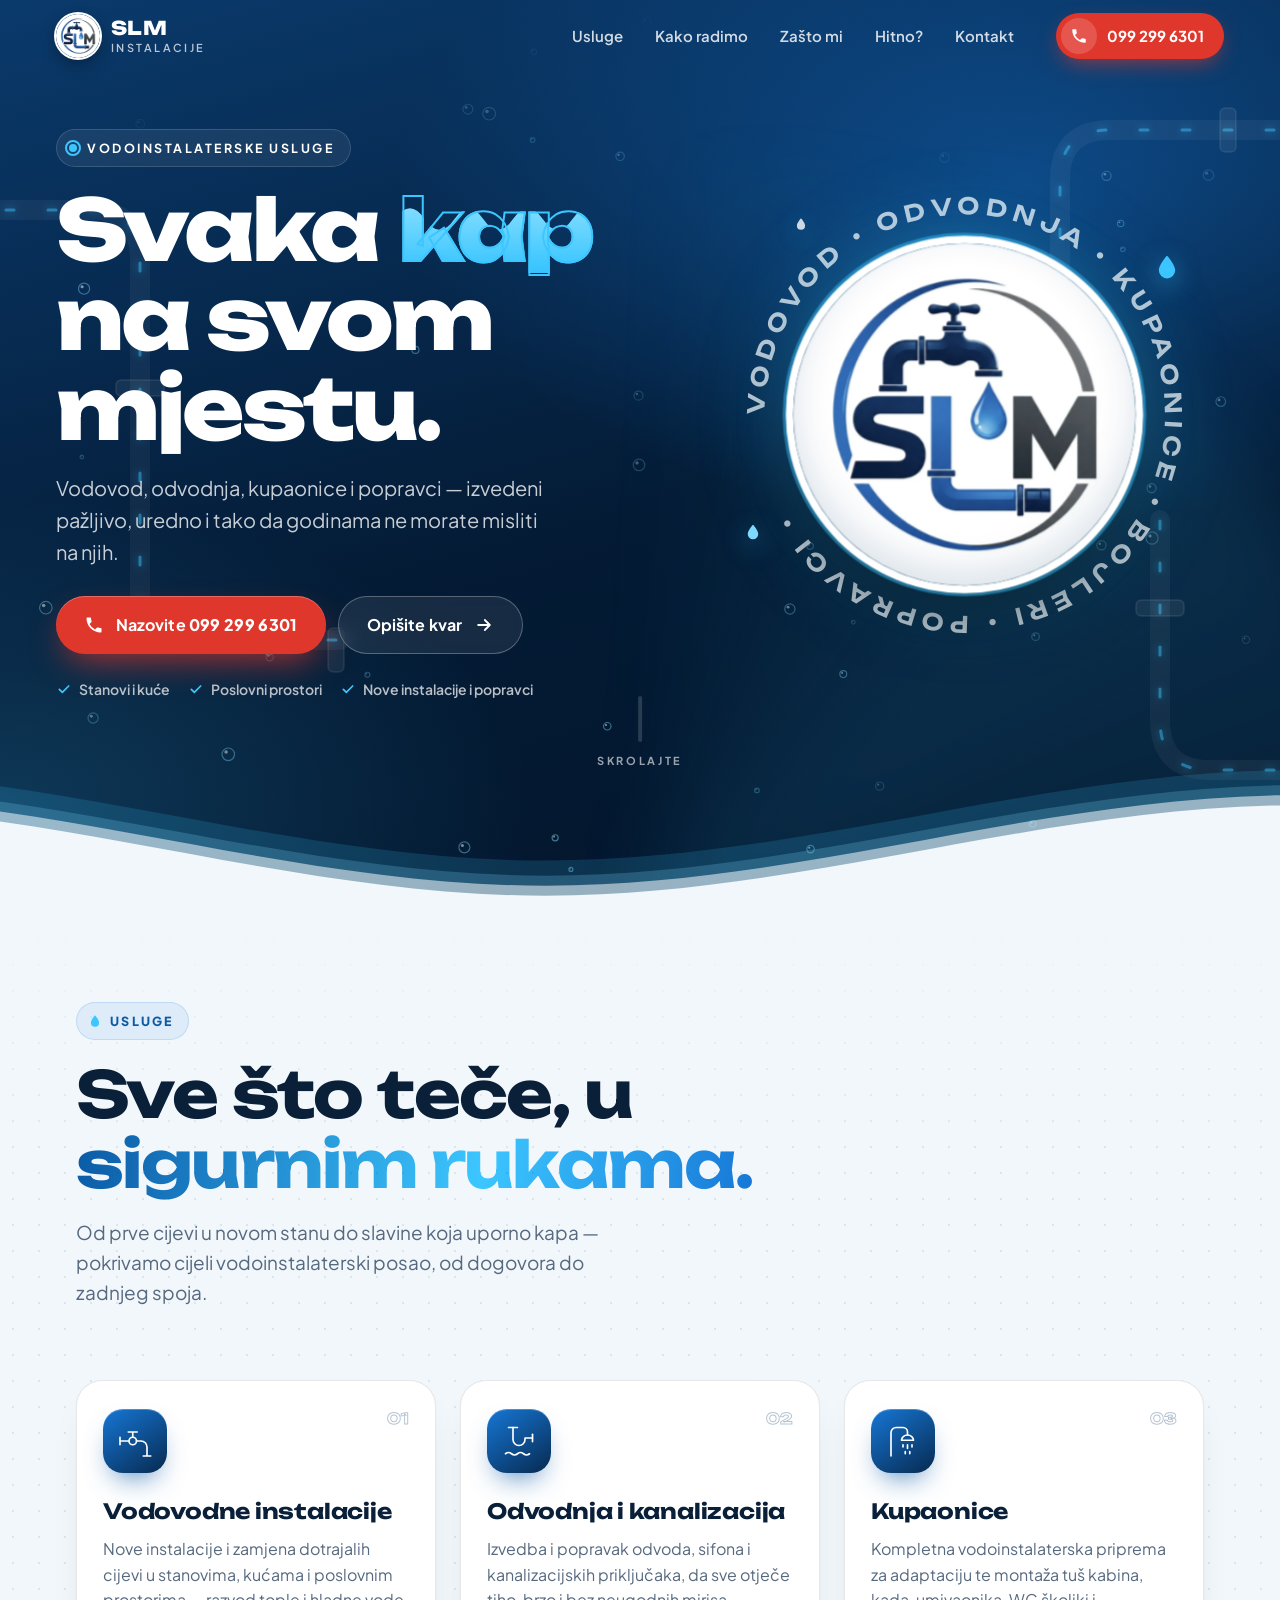
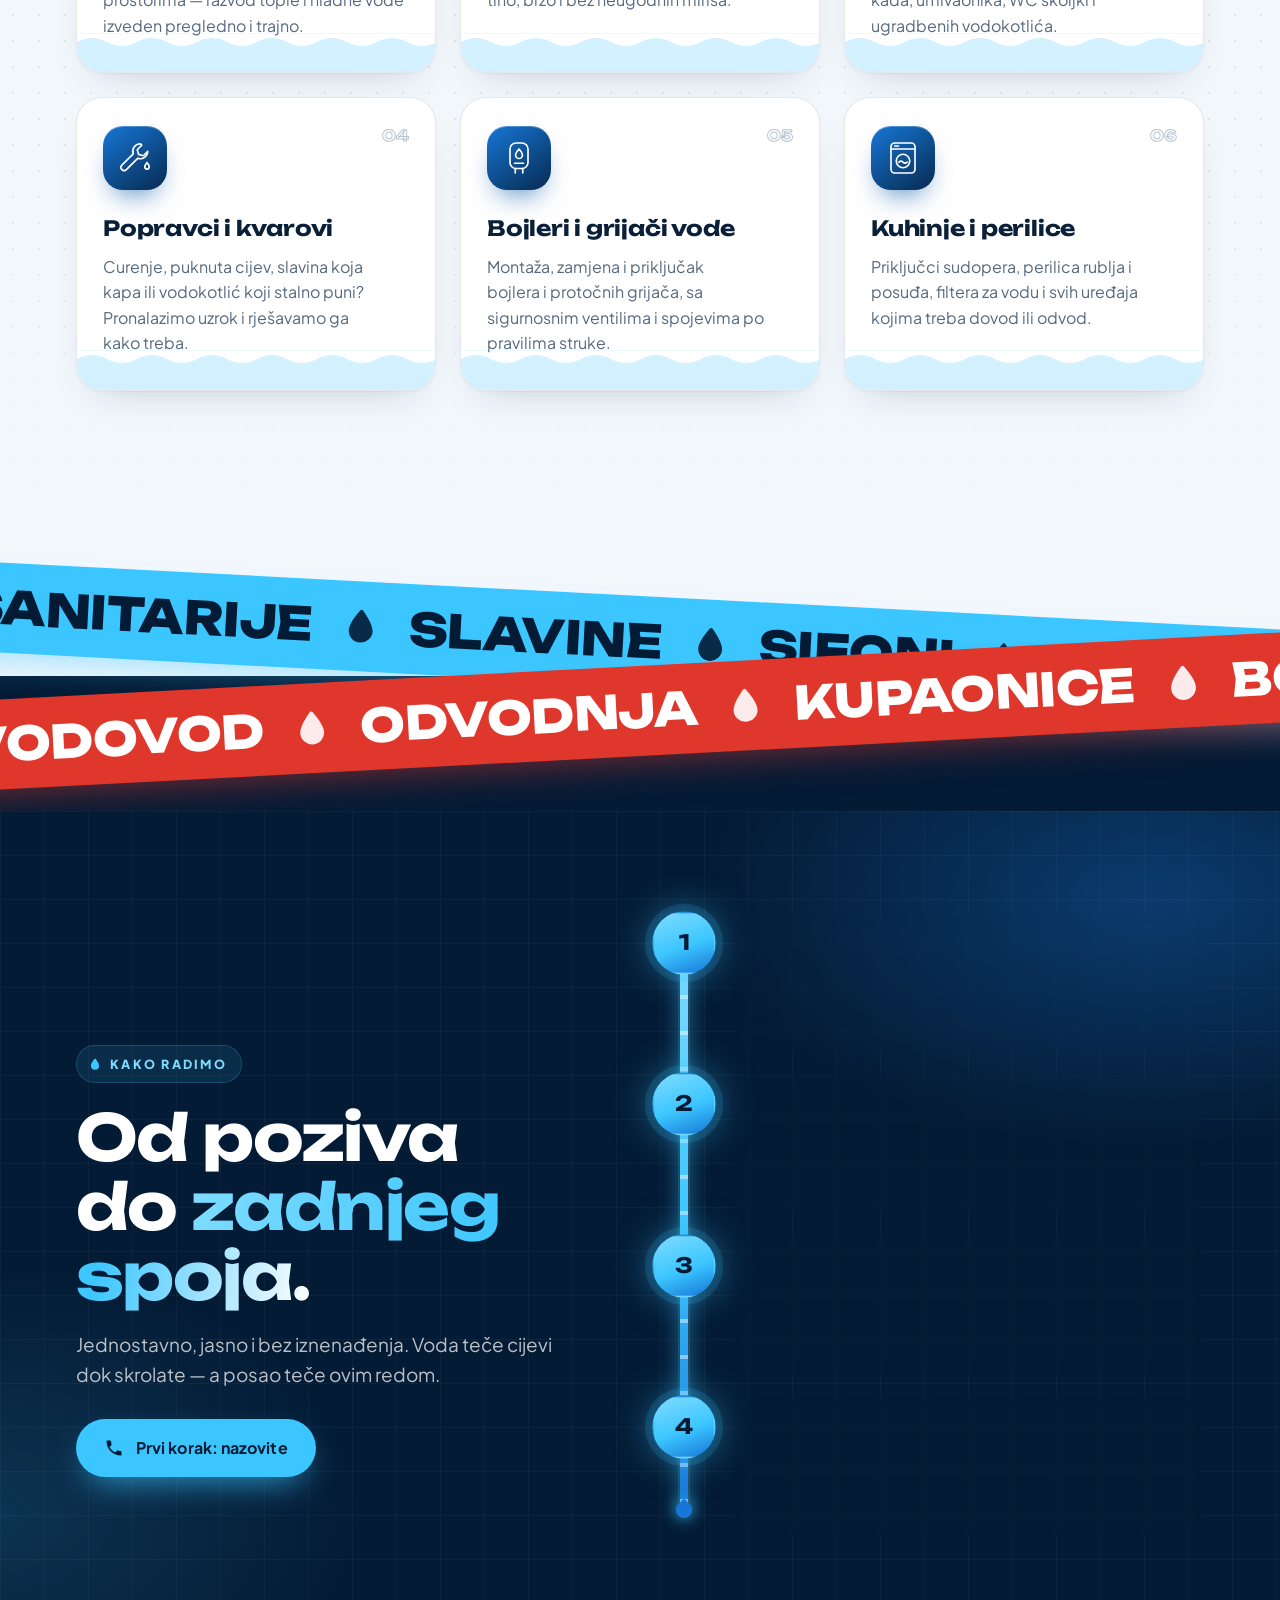
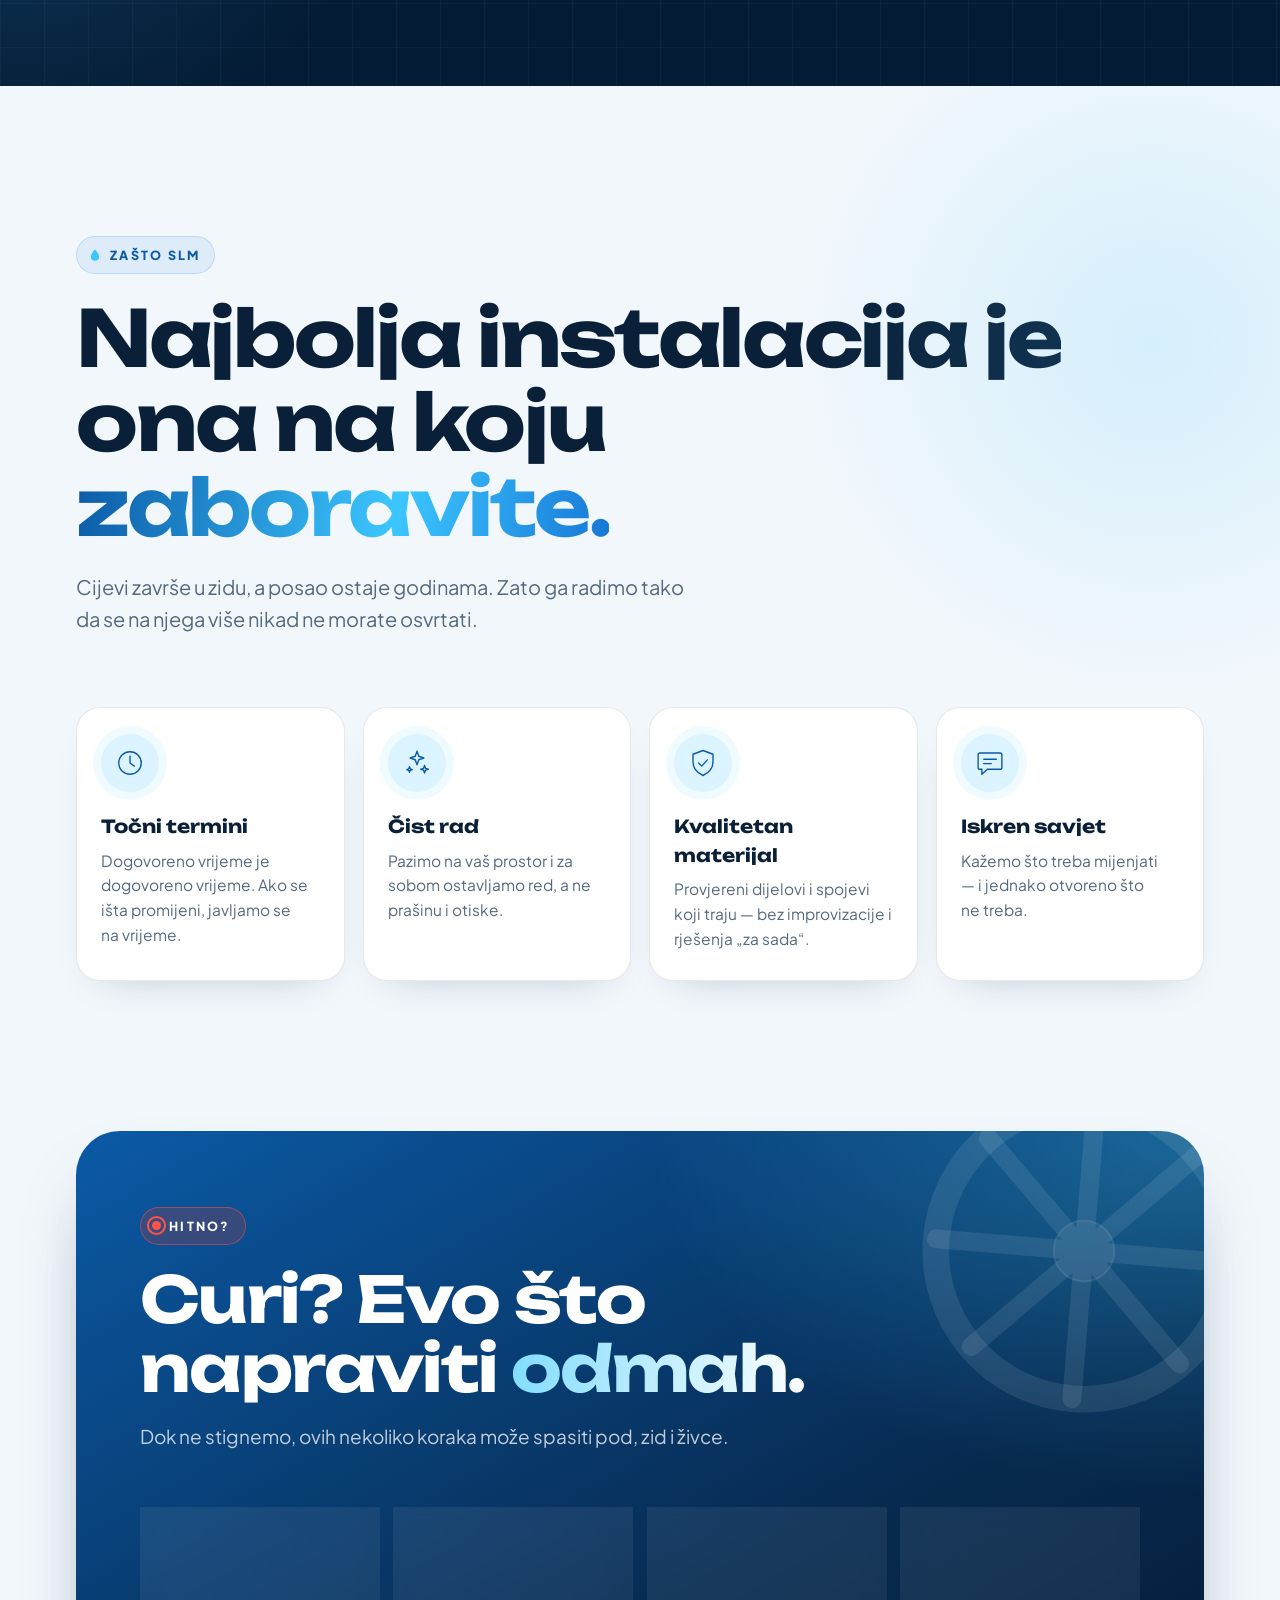
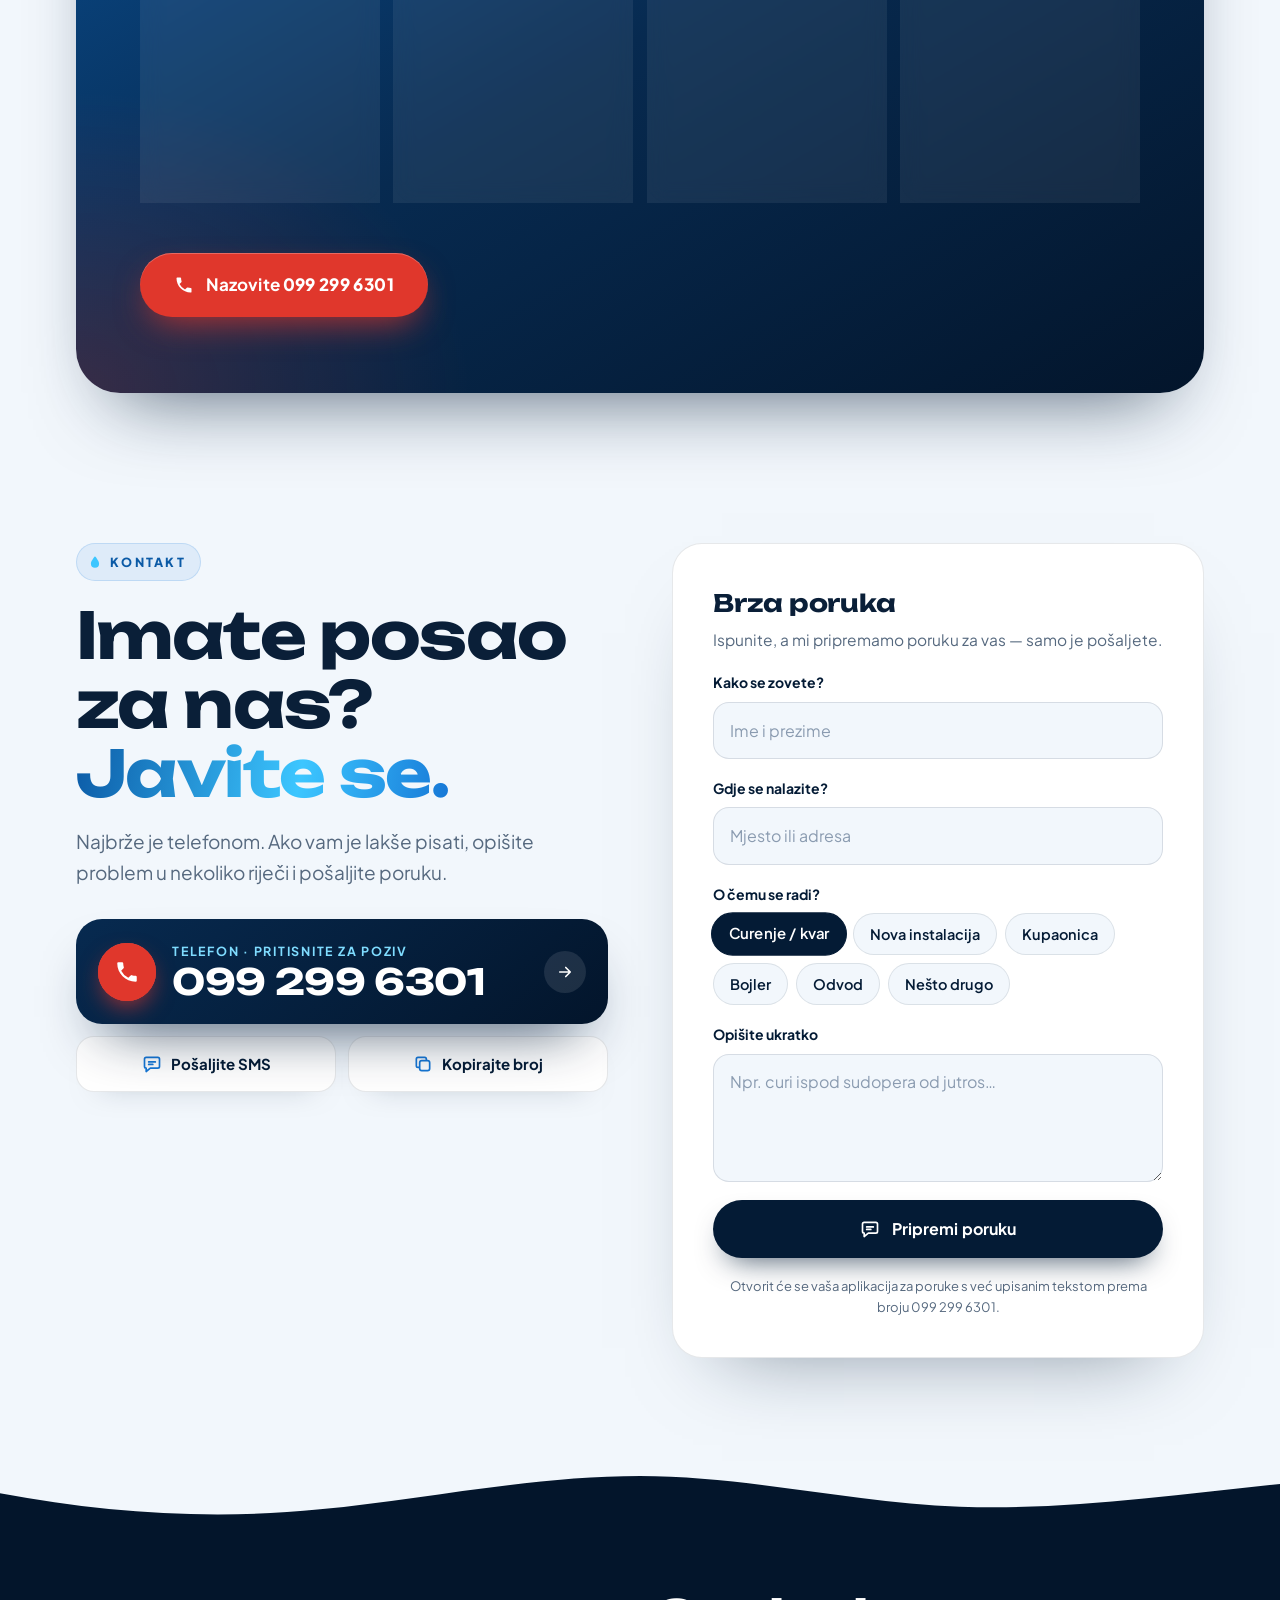
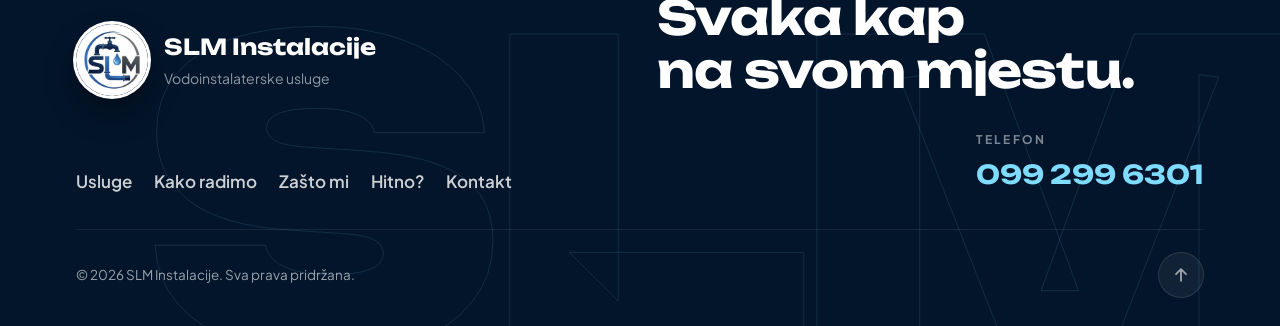
==== index.html @ d7f5d477 "Novi logo (pipa i SLM) umjesto starog Co-Authored-By: Claude Opus 5.5 <noreply@anthropic.com>" ====
<!DOCTYPE html>
<html lang="hr" class="no-js">
<head>
  <meta charset="utf-8">
  <meta name="viewport" content="width=device-width, initial-scale=1, viewport-fit=cover">
  <title>SLM Instalacije — Vodoinstalaterske usluge | 099 299 6301</title>
  <meta name="description" content="SLM Instalacije: vodovodne instalacije, odvodnja i kanalizacija, kupaonice, bojleri, priključci perilica te popravci curenja i kvarova. Uredno, točno i pouzdano. Nazovite 099 299 6301.">
  <meta name="theme-color" content="#041b35">
  <meta name="format-detection" content="telephone=no">

  <meta property="og:type" content="website">
  <meta property="og:locale" content="hr_HR">
  <meta property="og:site_name" content="SLM Instalacije">
  <meta property="og:title" content="SLM Instalacije — Svaka kap na svom mjestu">
  <meta property="og:description" content="Vodoinstalaterske usluge: vodovod, odvodnja, kupaonice, bojleri i popravci. Nazovite 099 299 6301.">
  <meta property="og:image" content="https://kriscro99.github.io/slm-instalacije/og-image.jpg?v=2">
  <meta property="og:image:width" content="1200">
  <meta property="og:image:height" content="630">
  <meta property="og:url" content="https://kriscro99.github.io/slm-instalacije/">
  <meta name="twitter:card" content="summary_large_image">

  <link rel="icon" href="favicon.png?v=2" type="image/png">
  <link rel="apple-touch-icon" href="apple-touch-icon.png?v=2">

  <link rel="preconnect" href="https://fonts.googleapis.com">
  <link rel="preconnect" href="https://fonts.gstatic.com" crossorigin>
  <link href="https://fonts.googleapis.com/css2?family=Plus+Jakarta+Sans:ital,wght@0,400..800;1,400..800&family=Unbounded:wght@400..900&display=swap" rel="stylesheet">
  <link rel="preload" as="image" href="img/logo.webp?v=2" type="image/webp">
  <link rel="stylesheet" href="css/style.css">
  <script>
    (function (d) {
      d.classList.replace('no-js', 'js');
      try { if (sessionStorage.getItem('slm-seen')) d.classList.add('skip-loader'); } catch (e) {}
      if (window.matchMedia && matchMedia('(prefers-reduced-motion: reduce)').matches) d.classList.add('skip-loader');
    })(document.documentElement);
  </script>
  <script type="application/ld+json">
  {
    "@context": "https://schema.org",
    "@type": "Plumber",
    "name": "SLM Instalacije",
    "telephone": "+385992996301",
    "image": "https://kriscro99.github.io/slm-instalacije/img/logo.webp?v=2",
    "url": "https://kriscro99.github.io/slm-instalacije/"
  }
  </script>
</head>
<body>

  <!-- Ikone -->
  <svg width="0" height="0" style="position:absolute" aria-hidden="true">
    <symbol id="i-phone" viewBox="0 0 24 24"><path fill="currentColor" d="M6.62 10.79a15.05 15.05 0 0 0 6.59 6.59l2.2-2.2a1 1 0 0 1 1.02-.24c1.12.37 2.33.57 3.57.57a1 1 0 0 1 1 1V20a1 1 0 0 1-1 1C10.61 21 3 13.39 3 4a1 1 0 0 1 1-1h3.5a1 1 0 0 1 1 1c0 1.25.2 2.45.57 3.57a1 1 0 0 1-.25 1.02l-2.2 2.2z"/></symbol>
    <symbol id="i-msg" viewBox="0 0 24 24"><path fill="none" stroke="currentColor" stroke-width="2" stroke-linejoin="round" d="M5 4h14a2 2 0 0 1 2 2v9a2 2 0 0 1-2 2H10l-5 4v-4a2 2 0 0 1-2-2V6a2 2 0 0 1 2-2z"/><path fill="none" stroke="currentColor" stroke-width="2" stroke-linecap="round" d="M8 9.5h8M8 12.5h5"/></symbol>
    <symbol id="i-copy" viewBox="0 0 24 24"><g fill="none" stroke="currentColor" stroke-width="2" stroke-linejoin="round"><rect x="8" y="8" width="12" height="12" rx="2.5"/><path d="M16 8V6a2 2 0 0 0-2-2H6a2 2 0 0 0-2 2v8a2 2 0 0 0 2 2h2"/></g></symbol>
    <symbol id="i-arrow" viewBox="0 0 24 24"><path fill="none" stroke="currentColor" stroke-width="2.2" stroke-linecap="round" stroke-linejoin="round" d="M5 12h14M13 6l6 6-6 6"/></symbol>
    <symbol id="i-drop" viewBox="0 0 24 24"><path fill="currentColor" d="M12 2.5c-.3 0-.6.15-.8.4C9.4 5.2 5 11 5 14.8A7 7 0 0 0 19 14.8C19 11 14.6 5.2 12.8 2.9a1 1 0 0 0-.8-.4z"/></symbol>
    <symbol id="i-check" viewBox="0 0 24 24"><path fill="none" stroke="currentColor" stroke-width="2.6" stroke-linecap="round" stroke-linejoin="round" d="M5 12.5l4.5 4.5L19 7.5"/></symbol>
    <symbol id="i-up" viewBox="0 0 24 24"><path fill="none" stroke="currentColor" stroke-width="2.2" stroke-linecap="round" stroke-linejoin="round" d="M12 19V5M6 11l6-6 6 6"/></symbol>
  </svg>

  <!-- Loader -->
  <div class="loader" aria-hidden="true">
    <div class="loader__stage">
      <span class="loader__drop"></span>
      <span class="loader__ring"></span><span class="loader__ring"></span><span class="loader__ring"></span>
      <img class="loader__logo" src="img/logo-400.webp?v=2" alt="" width="400" height="400">
    </div>
    <svg class="loader__wave" viewBox="0 0 1440 120" preserveAspectRatio="none"><path d="M0 0h1440v58c-110 34-230 58-360 42S850 30 720 44 470 106 350 94 110 36 0 58z"/></svg>
  </div>

  <!-- Napredak skrolanja -->
  <div class="progress" aria-hidden="true"><span></span></div>

  <!-- Zaglavlje -->
  <header class="header">
    <div class="header__inner">
      <a href="#pocetna" class="brand" aria-label="SLM Instalacije — početna">
        <img class="brand__logo" src="img/logo-400.webp?v=2" alt="" width="44" height="44">
        <span class="brand__text"><b>SLM</b><small>Instalacije</small></span>
      </a>

      <nav class="nav" aria-label="Glavna navigacija">
        <a href="#usluge">Usluge</a>
        <a href="#kako-radimo">Kako radimo</a>
        <a href="#zasto-mi">Zašto mi</a>
        <a href="#hitno">Hitno?</a>
        <a href="#kontakt">Kontakt</a>
      </nav>

      <a href="tel:+385992996301" class="header__call" aria-label="Nazovite 099 299 6301" data-magnetic>
        <span class="header__call-ico"><svg><use href="#i-phone"/></svg></span>
        <span class="header__call-num">099 299 6301</span>
      </a>

      <button class="burger" type="button" aria-label="Otvori izbornik" aria-expanded="false" aria-controls="menu">
        <span></span><span></span><span></span>
      </button>
    </div>
  </header>

  <!-- Mobilni izbornik -->
  <div class="menu" id="menu" aria-hidden="true">
    <div class="menu__bubbles" aria-hidden="true"><i></i><i></i><i></i><i></i><i></i><i></i></div>
    <nav class="menu__nav" aria-label="Mobilna navigacija">
      <a href="#usluge" style="--i:0"><small>01</small>Usluge</a>
      <a href="#kako-radimo" style="--i:1"><small>02</small>Kako radimo</a>
      <a href="#zasto-mi" style="--i:2"><small>03</small>Zašto mi</a>
      <a href="#hitno" style="--i:3"><small>04</small>Hitno?</a>
      <a href="#kontakt" style="--i:4"><small>05</small>Kontakt</a>
    </nav>
    <div class="menu__foot" style="--i:5">
      <span>Nazovite nas</span>
      <a href="tel:+385992996301">099 299 6301</a>
    </div>
  </div>

  <main>

    <!-- HERO -->
    <section class="hero" id="pocetna">
      <div class="hero__glow" aria-hidden="true"></div>
      <svg class="hero__pipes" viewBox="0 0 1440 900" preserveAspectRatio="xMidYMid slice" aria-hidden="true">
        <g class="pipe">
          <path class="pipe__body" d="M-40 210H170q50 0 50 50v330q0 50 50 50h150"/>
          <path class="pipe__flow" d="M-40 210H170q50 0 50 50v330q0 50 50 50h150"/>
          <rect class="pipe__joint" x="196" y="380" width="48" height="16" rx="5"/>
          <rect class="pipe__joint" x="408" y="628" width="16" height="44" rx="5"/>
        </g>
        <g class="pipe">
          <path class="pipe__body" d="M1480 130H1190q-50 0-50 50v130q0 50-50 50H960"/>
          <path class="pipe__flow" d="M1480 130H1190q-50 0-50 50v130q0 50-50 50H960" style="animation-delay:-1.2s"/>
          <rect class="pipe__joint" x="1300" y="108" width="16" height="44" rx="5"/>
          <rect class="pipe__joint" x="948" y="338" width="16" height="44" rx="5"/>
        </g>
        <g class="pipe">
          <path class="pipe__body" d="M1480 770H1290q-50 0-50-50V520"/>
          <path class="pipe__flow" d="M1480 770H1290q-50 0-50-50V520" style="animation-delay:-.6s"/>
          <rect class="pipe__joint" x="1216" y="600" width="48" height="16" rx="5"/>
        </g>
      </svg>
      <canvas class="hero__bubbles" aria-hidden="true"></canvas>

      <div class="hero__grid">
        <div class="hero__visual">
          <div class="badge" data-tilt>
            <div class="badge__ripples" aria-hidden="true"><i></i><i></i><i></i></div>
            <svg class="badge__ring" viewBox="0 0 200 200" aria-hidden="true">
              <defs><path id="ringPath" d="M100 100m-89 0a89 89 0 1 1 178 0a89 89 0 1 1-178 0"/></defs>
              <text><textPath href="#ringPath">VODOVOD • ODVODNJA • KUPAONICE • BOJLERI • POPRAVCI •</textPath></text>
            </svg>
            <div class="badge__logo">
              <img src="img/logo.webp?v=2" alt="SLM Instalacije — logo" width="800" height="800" fetchpriority="high">
            </div>
            <span class="badge__drop badge__drop--1" aria-hidden="true"><svg><use href="#i-drop"/></svg></span>
            <span class="badge__drop badge__drop--2" aria-hidden="true"><svg><use href="#i-drop"/></svg></span>
            <span class="badge__drop badge__drop--3" aria-hidden="true"><svg><use href="#i-drop"/></svg></span>
          </div>
        </div>

        <div class="hero__text">
          <p class="eyebrow hero__in" style="--d:0"><span class="eyebrow__dot"></span>Vodoinstalaterske usluge</p>
          <h1 class="hero__title">
            <span class="line"><span>Svaka <em class="water-text">kap</em></span></span>
            <span class="line"><span>na svom</span></span>
            <span class="line"><span>mjestu.</span></span>
          </h1>
          <p class="hero__lead hero__in" style="--d:4">Vodovod, odvodnja, kupaonice i popravci — izvedeni pažljivo, uredno i tako da godinama ne morate misliti na njih.</p>
          <div class="hero__actions hero__in" style="--d:5">
            <a href="tel:+385992996301" class="btn btn--red" data-magnetic>
              <span class="btn__fill" aria-hidden="true"></span>
              <svg class="btn__ico btn__ico--ring"><use href="#i-phone"/></svg>
              <span>Nazovite <b>099 299 6301</b></span>
            </a>
            <a href="#kontakt" class="btn btn--ghost" data-magnetic>
              <span class="btn__fill" aria-hidden="true"></span>
              <span>Opišite kvar</span>
              <svg class="btn__ico"><use href="#i-arrow"/></svg>
            </a>
          </div>
          <ul class="hero__points hero__in" style="--d:6">
            <li><svg><use href="#i-check"/></svg>Stanovi i kuće</li>
            <li><svg><use href="#i-check"/></svg>Poslovni prostori</li>
            <li><svg><use href="#i-check"/></svg>Nove instalacije i popravci</li>
          </ul>
        </div>
      </div>

      <a href="#usluge" class="hero__scroll" aria-label="Pomaknite se na usluge">
        <span class="hero__scroll-pipe"><i></i></span>
        <span>Skrolajte</span>
      </a>

      <svg class="waves" viewBox="0 24 150 28" preserveAspectRatio="none" aria-hidden="true">
        <defs><path id="gentle-wave" d="M-160 44c30 0 58-18 88-18s58 18 88 18 58-18 88-18 58 18 88 18v44h-352z"/></defs>
        <g class="waves__g">
          <use href="#gentle-wave" x="48" y="0" fill="rgba(60,198,255,.16)"/>
          <use href="#gentle-wave" x="48" y="3" fill="rgba(127,220,255,.22)"/>
          <use href="#gentle-wave" x="48" y="5" fill="rgba(242,247,252,.55)"/>
          <use href="#gentle-wave" x="48" y="7" fill="#f2f7fc"/>
        </g>
      </svg>
    </section>

    <!-- USLUGE -->
    <section class="services section" id="usluge">
      <div class="container">
        <header class="section-head">
          <span class="kicker reveal"><svg><use href="#i-drop"/></svg>Usluge</span>
          <h2 class="reveal" data-split>Sve što teče, u <em>sigurnim rukama.</em></h2>
          <p class="reveal" style="--d:2">Od prve cijevi u novom stanu do slavine koja uporno kapa — pokrivamo cijeli vodoinstalaterski posao, od dogovora do zadnjeg spoja.</p>
        </header>

        <div class="services__grid">
          <article class="card reveal" style="--d:0">
            <div class="card__icon">
              <svg viewBox="0 0 48 48" aria-hidden="true">
                <path pathLength="1" d="M4 24h12M4 19v10"/>
                <path pathLength="1" d="M16 24a5 5 0 1 0 10 0a5 5 0 1 0-10 0"/>
                <path pathLength="1" d="M21 19v-7M15 12h12"/>
                <path pathLength="1" d="M26 24h6a8 8 0 0 1 8 8v12M35 44h10"/>
              </svg>
            </div>
            <span class="card__num">01</span>
            <h3>Vodovodne instalacije</h3>
            <p>Nove instalacije i zamjena dotrajalih cijevi u stanovima, kućama i poslovnim prostorima — razvod tople i hladne vode izveden pregledno i trajno.</p>
            <span class="card__water" aria-hidden="true"></span>
          </article>

          <article class="card reveal" style="--d:1">
            <div class="card__icon">
              <svg viewBox="0 0 48 48" aria-hidden="true">
                <path pathLength="1" d="M10 6h12"/>
                <path pathLength="1" d="M16 6v16a8 8 0 0 0 16 0v-2h10"/>
                <path pathLength="1" d="M42 15v10"/>
                <path pathLength="1" d="M6 41c3-2.5 5-2.5 8 0s5 2.5 8 0 5-2.5 8 0 5 2.5 8 0"/>
              </svg>
            </div>
            <span class="card__num">02</span>
            <h3>Odvodnja i kanalizacija</h3>
            <p>Izvedba i popravak odvoda, sifona i kanalizacijskih priključaka, da sve otječe tiho, brzo i bez neugodnih mirisa.</p>
            <span class="card__water" aria-hidden="true"></span>
          </article>

          <article class="card reveal" style="--d:2">
            <div class="card__icon">
              <svg viewBox="0 0 48 48" aria-hidden="true">
                <path pathLength="1" d="M8 44V13a7 7 0 0 1 7-7h9a6 6 0 0 1 6 6v4"/>
                <path pathLength="1" d="M22 23a8 7 0 0 1 16 0z"/>
                <path pathLength="1" d="M24 29v3M30 29v5M36 29v3M27 38v3M33 38v3"/>
              </svg>
            </div>
            <span class="card__num">03</span>
            <h3>Kupaonice</h3>
            <p>Kompletna vodoinstalaterska priprema za adaptaciju te montaža tuš kabina, kada, umivaonika, WC školjki i ugradbenih vodokotlića.</p>
            <span class="card__water" aria-hidden="true"></span>
          </article>

          <article class="card reveal" style="--d:3">
            <div class="card__icon">
              <svg viewBox="0 0 48 48" aria-hidden="true">
                <path pathLength="1" d="M31 5a10 10 0 0 0-9.4 13.4L6.5 33.5a4.2 4.2 0 0 0 6 6l15.1-15.1A10 10 0 0 0 41 15l-6 6-6.2-1.8L27 13l6-6A10 10 0 0 0 31 5z"/>
                <path pathLength="1" d="M40 30c-1.8 2.3-3 4.3-3 5.8a3 3 0 0 0 6 0c0-1.5-1.2-3.5-3-5.8z"/>
              </svg>
            </div>
            <span class="card__num">04</span>
            <h3>Popravci i kvarovi</h3>
            <p>Curenje, puknuta cijev, slavina koja kapa ili vodokotlić koji stalno puni? Pronalazimo uzrok i rješavamo ga kako treba.</p>
            <span class="card__water" aria-hidden="true"></span>
          </article>

          <article class="card reveal" style="--d:4">
            <div class="card__icon">
              <svg viewBox="0 0 48 48" aria-hidden="true">
                <path pathLength="1" d="M20 4h8a8 8 0 0 1 8 8v18a8 8 0 0 1-8 8h-8a8 8 0 0 1-8-8V12a8 8 0 0 1 8-8z"/>
                <path pathLength="1" d="M19 38v6M29 38v6"/>
                <path pathLength="1" d="M24 12c-3 3.6-4.5 6.2-4.5 8.2a4.5 4.5 0 0 0 9 0c0-2-1.5-4.6-4.5-8.2z"/>
                <path pathLength="1" d="M18 31h12"/>
              </svg>
            </div>
            <span class="card__num">05</span>
            <h3>Bojleri i grijači vode</h3>
            <p>Montaža, zamjena i priključak bojlera i protočnih grijača, sa sigurnosnim ventilima i spojevima po pravilima struke.</p>
            <span class="card__water" aria-hidden="true"></span>
          </article>

          <article class="card reveal" style="--d:5">
            <div class="card__icon">
              <svg viewBox="0 0 48 48" aria-hidden="true">
                <path pathLength="1" d="M13 4h22a5 5 0 0 1 5 5v30a5 5 0 0 1-5 5H13a5 5 0 0 1-5-5V9a5 5 0 0 1 5-5z"/>
                <path pathLength="1" d="M8 12h32M13 8h5"/>
                <path pathLength="1" d="M15 28a9 9 0 1 0 18 0a9 9 0 1 0-18 0"/>
                <path pathLength="1" d="M18.5 29.5c2-1.8 3.7-1.8 5.5 0s3.5 1.8 5.5 0"/>
              </svg>
            </div>
            <span class="card__num">06</span>
            <h3>Kuhinje i perilice</h3>
            <p>Priključci sudopera, perilica rublja i posuđa, filtera za vodu i svih uređaja kojima treba dovod ili odvod.</p>
            <span class="card__water" aria-hidden="true"></span>
          </article>
        </div>
      </div>
    </section>

    <!-- TRAKE -->
    <section class="bands" aria-label="Područja rada">
      <div class="band band--aqua" aria-hidden="true">
        <div class="band__track">
          <div class="band__row"><span>Sanitarije</span><i></i><span>Slavine</span><i></i><span>Sifoni</span><i></i><span>Ventili</span><i></i><span>Vodokotlići</span><i></i><span>Priključci</span><i></i></div>
          <div class="band__row"><span>Sanitarije</span><i></i><span>Slavine</span><i></i><span>Sifoni</span><i></i><span>Ventili</span><i></i><span>Vodokotlići</span><i></i><span>Priključci</span><i></i></div>
        </div>
      </div>
      <div class="band band--red">
        <div class="band__track">
          <div class="band__row"><span>Vodovod</span><i></i><span>Odvodnja</span><i></i><span>Kupaonice</span><i></i><span>Bojleri</span><i></i><span>Popravci</span><i></i><span>Kuhinje</span><i></i></div>
          <div class="band__row" aria-hidden="true"><span>Vodovod</span><i></i><span>Odvodnja</span><i></i><span>Kupaonice</span><i></i><span>Bojleri</span><i></i><span>Popravci</span><i></i><span>Kuhinje</span><i></i></div>
        </div>
      </div>
    </section>

    <!-- KAKO RADIMO -->
    <section class="process section" id="kako-radimo">
      <div class="process__bg" aria-hidden="true"></div>
      <div class="container process__grid">
        <header class="section-head section-head--light process__head">
          <span class="kicker reveal"><svg><use href="#i-drop"/></svg>Kako radimo</span>
          <h2 class="reveal" data-split>Od poziva do <em>zadnjeg spoja.</em></h2>
          <p class="reveal" style="--d:2">Jednostavno, jasno i bez iznenađenja. Voda teče cijevi dok skrolate — a posao teče ovim redom.</p>
          <a href="tel:+385992996301" class="btn btn--aqua reveal" style="--d:3" data-magnetic>
            <span class="btn__fill" aria-hidden="true"></span>
            <svg class="btn__ico"><use href="#i-phone"/></svg>
            <span>Prvi korak: nazovite</span>
          </a>
        </header>

        <div class="steps" data-steps>
          <div class="steps__pipe" aria-hidden="true"><span class="steps__water"></span></div>
          <ol class="steps__list">
          <li class="step reveal">
            <div class="step__node"><span>1</span></div>
            <div class="step__body">
              <h3>Javite se</h3>
              <p>Nazovite ili pošaljite poruku i ukratko opišite problem. Fotografija kvara uvijek pomaže.</p>
            </div>
          </li>
          <li class="step reveal">
            <div class="step__node"><span>2</span></div>
            <div class="step__body">
              <h3>Pregled i dogovor</h3>
              <p>Dolazimo pogledati, objašnjavamo što treba napraviti i dogovaramo termin radova.</p>
            </div>
          </li>
          <li class="step reveal">
            <div class="step__node"><span>3</span></div>
            <div class="step__body">
              <h3>Izvedba</h3>
              <p>Radimo pažljivo, s kvalitetnim materijalom i uz što manje nereda u vašem prostoru.</p>
            </div>
          </li>
          <li class="step reveal">
            <div class="step__node"><span>4</span></div>
            <div class="step__body">
              <h3>Provjera i predaja</h3>
              <p>Prije odlaska sve provjeravamo — bez curenja i bez iznenađenja — i ostavljamo prostor urednim.</p>
            </div>
          </li>
          </ol>
        </div>
      </div>
    </section>

    <!-- ZAŠTO MI -->
    <section class="why section" id="zasto-mi">
      <div class="container">
        <span class="kicker reveal"><svg><use href="#i-drop"/></svg>Zašto SLM</span>
        <p class="why__quote reveal" data-split>Najbolja instalacija je ona na koju <em>zaboravite.</em></p>
        <p class="why__lead reveal" style="--d:2">Cijevi završe u zidu, a posao ostaje godinama. Zato ga radimo tako da se na njega više nikad ne morate osvrtati.</p>

        <div class="why__grid">
          <div class="feature reveal" style="--d:0">
            <div class="feature__ico">
              <svg viewBox="0 0 48 48" aria-hidden="true"><path pathLength="1" d="M6 24a18 18 0 1 0 36 0a18 18 0 1 0-36 0"/><path pathLength="1" d="M24 13v11l7 5"/></svg>
            </div>
            <h3>Točni termini</h3>
            <p>Dogovoreno vrijeme je dogovoreno vrijeme. Ako se išta promijeni, javljamo se na vrijeme.</p>
          </div>
          <div class="feature reveal" style="--d:1">
            <div class="feature__ico">
              <svg viewBox="0 0 48 48" aria-hidden="true"><path pathLength="1" d="M24 5l2.8 8.2L35 16l-8.2 2.8L24 27l-2.8-8.2L13 16l8.2-2.8z"/><path pathLength="1" d="M36 28l1.5 4.5L42 34l-4.5 1.5L36 40l-1.5-4.5L30 34l4.5-1.5z"/><path pathLength="1" d="M12 30l1.2 3.3 3.3 1.2-3.3 1.2L12 39l-1.2-3.3-3.3-1.2 3.3-1.2z"/></svg>
            </div>
            <h3>Čist rad</h3>
            <p>Pazimo na vaš prostor i za sobom ostavljamo red, a ne prašinu i otiske.</p>
          </div>
          <div class="feature reveal" style="--d:2">
            <div class="feature__ico">
              <svg viewBox="0 0 48 48" aria-hidden="true"><path pathLength="1" d="M24 4l16 6v12c0 10-7 18-16 22C15 40 8 32 8 22V10z"/><path pathLength="1" d="M17 24l5 5 9-10"/></svg>
            </div>
            <h3>Kvalitetan materijal</h3>
            <p>Provjereni dijelovi i spojevi koji traju — bez improvizacije i rješenja „za sada“.</p>
          </div>
          <div class="feature reveal" style="--d:3">
            <div class="feature__ico">
              <svg viewBox="0 0 48 48" aria-hidden="true"><path pathLength="1" d="M8 8h32a3 3 0 0 1 3 3v20a3 3 0 0 1-3 3H20l-9 8v-8H8a3 3 0 0 1-3-3V11a3 3 0 0 1 3-3z"/><path pathLength="1" d="M14 18h20M14 25h12"/></svg>
            </div>
            <h3>Iskren savjet</h3>
            <p>Kažemo što treba mijenjati — i jednako otvoreno što ne treba.</p>
          </div>
        </div>
      </div>
    </section>

    <!-- HITNO -->
    <section class="urgent section" id="hitno">
      <div class="container">
        <div class="urgent__panel reveal">
          <svg class="urgent__valve" viewBox="0 0 200 200" aria-hidden="true">
            <circle cx="100" cy="100" r="78" fill="none" stroke-width="14"/>
            <circle cx="100" cy="100" r="16"/>
            <path d="M100 22v156M22 100h156M45 45l110 110M155 45L45 155" stroke-width="10" stroke-linecap="round"/>
          </svg>

          <div class="urgent__head">
            <span class="kicker kicker--alert reveal"><span class="pulse"></span>Hitno?</span>
            <h2 class="reveal" data-split>Curi? Evo što napraviti <em>odmah.</em></h2>
            <p class="reveal" style="--d:2">Dok ne stignemo, ovih nekoliko koraka može spasiti pod, zid i živce.</p>
          </div>

          <ol class="tips">
            <li class="tip reveal" style="--d:0">
              <span class="tip__num">01</span>
              <h3>Zatvorite glavni ventil</h3>
              <p>Obično je uz vodomjer, u kupaonici ili ispod sudopera. Okrenite ga u smjeru kazaljke na satu do kraja.</p>
            </li>
            <li class="tip reveal" style="--d:1">
              <span class="tip__num">02</span>
              <h3>Mislite na struju</h3>
              <p>Ako voda curi blizu utičnica, rasvjete ili bojlera, isključite pripadajući osigurač.</p>
            </li>
            <li class="tip reveal" style="--d:2">
              <span class="tip__num">03</span>
              <h3>Zaustavite štetu</h3>
              <p>Stavite posudu ispod mjesta curenja, pokupite vodu i maknite stvari koje se mogu smočiti.</p>
            </li>
            <li class="tip reveal" style="--d:3">
              <span class="tip__num">04</span>
              <h3>Slikajte i nazovite</h3>
              <p>Fotografija kvara pomaže nam da odmah znamo što nas čeka.</p>
            </li>
          </ol>

          <div class="urgent__cta reveal">
            <a href="tel:+385992996301" class="btn btn--red btn--lg" data-magnetic>
              <span class="btn__fill" aria-hidden="true"></span>
              <svg class="btn__ico btn__ico--ring"><use href="#i-phone"/></svg>
              <span>Nazovite <b>099 299 6301</b></span>
            </a>
          </div>
        </div>
      </div>
    </section>

    <!-- KONTAKT -->
    <section class="contact section" id="kontakt">
      <div class="container contact__grid">
        <div class="contact__info">
          <span class="kicker reveal"><svg><use href="#i-drop"/></svg>Kontakt</span>
          <h2 class="reveal" data-split>Imate posao za nas? <em>Javite se.</em></h2>
          <p class="reveal" style="--d:2">Najbrže je telefonom. Ako vam je lakše pisati, opišite problem u nekoliko riječi i pošaljite poruku.</p>

          <a href="tel:+385992996301" class="call-card reveal" style="--d:3">
            <span class="call-card__ripples" aria-hidden="true"><i></i><i></i></span>
            <span class="call-card__ico"><svg><use href="#i-phone"/></svg></span>
            <span class="call-card__label">Telefon · pritisnite za poziv</span>
            <span class="call-card__num">099 299 6301</span>
            <span class="call-card__go" aria-hidden="true"><svg><use href="#i-arrow"/></svg></span>
          </a>

          <div class="contact__mini reveal" style="--d:4">
            <a class="mini-btn" href="sms:+385992996301">
              <svg><use href="#i-msg"/></svg><span>Pošaljite SMS</span>
            </a>
            <button class="mini-btn" type="button" data-copy="099 299 6301">
              <svg><use href="#i-copy"/></svg><span>Kopirajte broj</span>
            </button>
          </div>
        </div>

        <form class="quick reveal" style="--d:2" data-quick novalidate>
          <div class="quick__head">
            <h3>Brza poruka</h3>
            <p>Ispunite, a mi pripremamo poruku za vas — samo je pošaljete.</p>
          </div>

          <div class="field">
            <label for="q-name">Kako se zovete?</label>
            <input id="q-name" name="ime" type="text" autocomplete="name" placeholder="Ime i prezime">
          </div>
          <div class="field">
            <label for="q-place">Gdje se nalazite?</label>
            <input id="q-place" name="mjesto" type="text" autocomplete="address-level2" placeholder="Mjesto ili adresa">
          </div>

          <fieldset class="field">
            <legend>O čemu se radi?</legend>
            <div class="chips">
              <label class="chip"><input type="radio" name="vrsta" value="curenje / kvar" checked><span>Curenje / kvar</span></label>
              <label class="chip"><input type="radio" name="vrsta" value="nova instalacija"><span>Nova instalacija</span></label>
              <label class="chip"><input type="radio" name="vrsta" value="kupaonica"><span>Kupaonica</span></label>
              <label class="chip"><input type="radio" name="vrsta" value="bojler"><span>Bojler</span></label>
              <label class="chip"><input type="radio" name="vrsta" value="odvod"><span>Odvod</span></label>
              <label class="chip"><input type="radio" name="vrsta" value="nešto drugo"><span>Nešto drugo</span></label>
            </div>
          </fieldset>

          <div class="field">
            <label for="q-msg">Opišite ukratko</label>
            <textarea id="q-msg" name="opis" rows="4" placeholder="Npr. curi ispod sudopera od jutros…"></textarea>
          </div>

          <button class="btn btn--navy btn--block" type="submit">
            <span class="btn__fill" aria-hidden="true"></span>
            <svg class="btn__ico"><use href="#i-msg"/></svg>
            <span>Pripremi poruku</span>
          </button>
          <p class="quick__note">Otvorit će se vaša aplikacija za poruke s već upisanim tekstom prema broju 099 299 6301.</p>
        </form>
      </div>
    </section>
  </main>

  <!-- PODNOŽJE -->
  <footer class="footer">
    <svg class="footer__wave" viewBox="0 0 1440 90" preserveAspectRatio="none" aria-hidden="true"><path d="M0 40c120-30 240-40 360-24s240 50 360 50 240-40 360-46 240 18 360 34v36H0z"/></svg>
    <div class="container footer__inner">
      <div class="footer__brand">
        <img src="img/logo-400.webp?v=2" alt="" width="96" height="96" loading="lazy">
        <div>
          <strong>SLM Instalacije</strong>
          <span>Vodoinstalaterske usluge</span>
        </div>
      </div>
      <p class="footer__motto">Svaka kap<br>na svom mjestu.</p>
      <div class="footer__cols">
        <nav aria-label="Podnožje">
          <a href="#usluge">Usluge</a>
          <a href="#kako-radimo">Kako radimo</a>
          <a href="#zasto-mi">Zašto mi</a>
          <a href="#hitno">Hitno?</a>
          <a href="#kontakt">Kontakt</a>
        </nav>
        <div class="footer__contact">
          <span>Telefon</span>
          <a href="tel:+385992996301">099 299 6301</a>
        </div>
      </div>
      <div class="footer__bottom">
        <span>© <span data-year>2026</span> SLM Instalacije. Sva prava pridržana.</span>
        <a href="#pocetna" class="footer__top" aria-label="Natrag na vrh"><svg><use href="#i-up"/></svg></a>
      </div>
    </div>
    <div class="footer__giant" aria-hidden="true">SLM</div>
  </footer>

  <!-- Mobilna traka za poziv -->
  <div class="dock" aria-label="Brzi kontakt">
    <a href="tel:+385992996301" class="dock__call"><svg><use href="#i-phone"/></svg><span>Nazovite</span></a>
    <a href="sms:+385992996301" class="dock__msg"><svg><use href="#i-msg"/></svg><span>Poruka</span></a>
  </div>

  <div class="toast" role="status" aria-live="polite"></div>

  <script src="js/main.js" defer></script>
</body>
</html>
---- css/style.css ----
/* =========================================================
   SLM Instalacije — vodoinstalaterske usluge
   ========================================================= */

:root {
  --navy-950: #03152b;
  --navy-900: #041b35;
  --navy-800: #072a50;
  --navy-700: #0a3a6c;
  --blue-600: #0b5aa6;
  --blue-500: #1677d6;
  --aqua-400: #3cc6ff;
  --aqua-300: #7fdcff;
  --aqua-100: #dcf4ff;
  --red-500: #e0372c;
  --red-400: #ff5445;
  --paper: #f2f7fc;
  --white: #fff;
  --ink: #0a1f38;
  --muted: #56697f;
  --line: rgba(10, 31, 56, .1);

  --f-display: "Unbounded", system-ui, -apple-system, sans-serif;
  --f-body: "Plus Jakarta Sans", system-ui, -apple-system, sans-serif;

  --ease-out: cubic-bezier(.16, 1, .3, 1);
  --ease-io: cubic-bezier(.65, 0, .35, 1);
  --ease-back: cubic-bezier(.34, 1.56, .64, 1);

  --gutter: clamp(20px, 5vw, 56px);
  --header-h: 72px;
  --safe-t: env(safe-area-inset-top, 0px);
  --safe-b: env(safe-area-inset-bottom, 0px);
  --wave-h: clamp(70px, 11vw, 150px);
}

/* ---------- Reset ---------- */
*, *::before, *::after { box-sizing: border-box; }
html {
  -webkit-text-size-adjust: 100%;
  text-size-adjust: 100%;
  scroll-behavior: smooth;
  scroll-padding-top: calc(var(--header-h) + var(--safe-t));
}
body {
  margin: 0;
  font-family: var(--f-body);
  font-size: 17px;
  line-height: 1.6;
  color: var(--ink);
  background: var(--paper);
  -webkit-font-smoothing: antialiased;
  -moz-osx-font-smoothing: grayscale;
  -webkit-tap-highlight-color: transparent;
  overflow-x: hidden;
}
@supports (overflow: clip) { body { overflow-x: clip; } }
img, svg { display: block; max-width: 100%; }
a { color: inherit; text-decoration: none; }
button, input, textarea { font: inherit; color: inherit; }
button { cursor: pointer; background: none; border: 0; padding: 0; }
h1, h2, h3, p { margin: 0; }
h2, h3 { text-wrap: balance; }
p { text-wrap: pretty; }
ul, ol { margin: 0; padding: 0; list-style: none; }
em { font-style: normal; }
::selection { background: var(--aqua-400); color: var(--navy-900); }
:focus-visible { outline: 3px solid var(--aqua-400); outline-offset: 3px; border-radius: 8px; }
.html-lock, .html-lock body { overflow: hidden; }

.container { width: 100%; max-width: 1240px; margin: 0 auto; padding: 0 var(--gutter); }
.section { position: relative; padding: clamp(84px, 12vw, 150px) 0; }

/* ---------- Loader ---------- */
.loader {
  position: fixed; inset: 0; z-index: 200;
  background: radial-gradient(120% 80% at 50% 40%, var(--navy-800), var(--navy-950));
  display: grid; place-items: center;
  transition: transform 1s var(--ease-io);
}
.no-js .loader, .skip-loader .loader { display: none; }
.loader__wave {
  position: absolute; left: 0; right: 0; top: 100%;
  width: 100%; height: 90px; margin-top: -1px;
  fill: var(--navy-950);
}
.loader.is-done { transform: translateY(calc(-100% - 100px)); }
.loader__stage { position: relative; width: 160px; height: 160px; display: grid; place-items: center; }
.loader__drop {
  position: absolute; left: 50%; top: 50%;
  width: 26px; height: 26px; margin: -13px 0 0 -13px;
  background: linear-gradient(135deg, var(--aqua-300), var(--blue-500));
  border-radius: 0 50% 50% 50%;
  transform: translateY(-46vh) rotate(45deg);
  animation: drop-fall .62s cubic-bezier(.55, 0, 1, .45) .1s forwards;
  box-shadow: 0 0 24px rgba(60, 198, 255, .6);
}
@keyframes drop-fall {
  80% { transform: translateY(0) rotate(45deg) scale(1); opacity: 1; }
  100% { transform: translateY(6px) rotate(45deg) scale(.2, .2); opacity: 0; }
}
.loader__ring {
  position: absolute; left: 50%; top: 50%;
  width: 160px; height: 160px; margin: -80px 0 0 -80px;
  border-radius: 50%;
  border: 2px solid var(--aqua-400);
  opacity: 0; transform: scale(.05);
  animation: ring-out 1.3s var(--ease-out) forwards;
}
.loader__ring:nth-of-type(2) { animation-delay: .7s; }
.loader__ring:nth-of-type(3) { animation-delay: .86s; }
.loader__ring:nth-of-type(4) { animation-delay: 1.02s; }
@keyframes ring-out {
  0% { opacity: .9; transform: scale(.05); }
  100% { opacity: 0; transform: scale(1.9); }
}
.loader__logo {
  width: 124px; height: 124px; border-radius: 50%;
  opacity: 0; transform: scale(.4);
  animation: logo-pop .8s var(--ease-back) .82s forwards;
  box-shadow: 0 0 0 4px #fff, 0 20px 50px rgba(0, 0, 0, .45);
}
@keyframes logo-pop { to { opacity: 1; transform: scale(1); } }

/* ---------- Progress ---------- */
.progress {
  position: fixed; left: 0; right: 0; top: 0; z-index: 120;
  height: 3px; pointer-events: none;
}
.progress span {
  display: block; height: 100%; width: 100%;
  transform-origin: 0 50%; transform: scaleX(var(--p, 0));
  background: linear-gradient(90deg, var(--aqua-300), var(--aqua-400), var(--blue-500));
  box-shadow: 0 0 12px var(--aqua-400);
}

/* ---------- Header ---------- */
.header {
  position: fixed; left: 0; right: 0; top: 0; z-index: 100;
  padding-top: var(--safe-t);
  transition: background .4s ease, box-shadow .4s ease, transform .5s var(--ease-out);
}
.header::before {
  content: ""; position: absolute; inset: 0;
  background: rgba(4, 27, 53, .88);
  -webkit-backdrop-filter: saturate(160%) blur(18px);
  backdrop-filter: saturate(160%) blur(18px);
  opacity: 0; transition: opacity .4s ease;
  border-bottom: 1px solid rgba(255, 255, 255, .08);
}
.header.is-scrolled::before { opacity: 1; }
.header__inner {
  position: relative;
  height: var(--header-h);
  max-width: 1320px; margin: 0 auto;
  padding: 0 var(--gutter);
  display: flex; align-items: center; gap: 16px;
  color: #fff;
}
.brand { display: flex; align-items: center; gap: 11px; margin-right: auto; }
.brand__logo {
  width: 44px; height: 44px; border-radius: 50%;
  box-shadow: 0 0 0 2px #fff, 0 6px 16px rgba(0, 0, 0, .35);
  transition: transform .6s var(--ease-back);
}
.brand:hover .brand__logo { transform: rotate(-12deg) scale(1.06); }
.brand__text { display: flex; flex-direction: column; line-height: 1; }
.brand__text b { font-family: var(--f-display); font-weight: 800; font-size: 19px; letter-spacing: .02em; }
.brand__text small { font-size: 11px; font-weight: 600; letter-spacing: .22em; text-transform: uppercase; opacity: .72; margin-top: 4px; }

.nav { display: none; }
.header__call {
  display: inline-flex; align-items: center; gap: 10px;
  height: 46px; padding: 0 5px;
  border-radius: 999px;
  background: var(--red-500);
  box-shadow: 0 8px 22px -6px rgba(224, 55, 44, .7);
  font-weight: 700; font-size: 15px;
  transition: background .3s ease;
}
.header__call:hover { background: var(--red-400); }
.header__call-ico {
  width: 36px; height: 36px; border-radius: 50%;
  display: grid; place-items: center;
  background: rgba(255, 255, 255, .16);
}
.header__call-ico svg { width: 18px; height: 18px; animation: ring 3.2s ease-in-out infinite; }
.header__call-num { display: none; }

.burger {
  width: 46px; height: 46px; border-radius: 50%;
  display: grid; place-content: center; gap: 5px;
  background: rgba(255, 255, 255, .1);
  border: 1px solid rgba(255, 255, 255, .16);
  position: relative; z-index: 2;
}
.burger span {
  display: block; width: 20px; height: 2px; border-radius: 2px; background: #fff;
  transition: transform .5s var(--ease-out), opacity .3s ease, width .4s var(--ease-out);
}
.burger span:nth-child(2) { width: 14px; margin-left: auto; }
.menu-open .burger span:nth-child(1) { transform: translateY(7px) rotate(45deg); }
.menu-open .burger span:nth-child(2) { opacity: 0; transform: translateX(8px); }
.menu-open .burger span:nth-child(3) { transform: translateY(-7px) rotate(-45deg); }

@media (min-width: 560px) {
  .header__call { padding: 0 20px 0 5px; }
  .header__call-num { display: inline; }
}
@media (min-width: 1040px) {
  .burger { display: none; }
  .nav { display: flex; gap: 4px; margin-right: 12px; }
  .nav a {
    position: relative; padding: 10px 14px;
    font-weight: 600; font-size: 15px; opacity: .82;
    transition: opacity .3s ease;
  }
  .nav a::after {
    content: ""; position: absolute; left: 14px; right: 14px; bottom: 4px; height: 2px;
    border-radius: 2px; background: var(--aqua-400);
    transform: scaleX(0); transform-origin: right; transition: transform .45s var(--ease-out);
  }
  .nav a:hover, .nav a.is-active { opacity: 1; }
  .nav a:hover::after, .nav a.is-active::after { transform: scaleX(1); transform-origin: left; }
}

/* ---------- Mobile menu ---------- */
.menu {
  position: fixed; inset: 0; z-index: 90;
  background:
    radial-gradient(90% 60% at 100% 0%, rgba(60, 198, 255, .22), transparent 60%),
    linear-gradient(170deg, var(--navy-800), var(--navy-950));
  color: #fff;
  display: flex; flex-direction: column; justify-content: space-between;
  padding: calc(var(--header-h) + var(--safe-t) + 28px) var(--gutter) calc(32px + var(--safe-b));
  clip-path: circle(0 at calc(100% - var(--gutter) - 23px) calc(var(--safe-t) + var(--header-h) / 2));
  -webkit-clip-path: circle(0 at calc(100% - var(--gutter) - 23px) calc(var(--safe-t) + var(--header-h) / 2));
  transition: clip-path .8s var(--ease-io), -webkit-clip-path .8s var(--ease-io), visibility 0s linear .8s;
  visibility: hidden;
  overflow: hidden;
}
.menu-open .menu {
  clip-path: circle(150% at calc(100% - var(--gutter) - 23px) calc(var(--safe-t) + var(--header-h) / 2));
  -webkit-clip-path: circle(150% at calc(100% - var(--gutter) - 23px) calc(var(--safe-t) + var(--header-h) / 2));
  visibility: visible;
  transition: clip-path .8s var(--ease-io), -webkit-clip-path .8s var(--ease-io), visibility 0s;
}
.menu__nav { display: flex; flex-direction: column; gap: 6px; }
.menu__nav a, .menu__foot {
  opacity: 0; transform: translateY(30px);
  transition: opacity .5s ease, transform .7s var(--ease-out);
}
.menu-open .menu__nav a, .menu-open .menu__foot {
  opacity: 1; transform: none;
  transition-delay: calc(.25s + var(--i) * .06s);
}
.menu__nav a {
  display: flex; align-items: baseline; gap: 14px;
  font-family: var(--f-display); font-weight: 700;
  font-size: clamp(30px, 9vw, 44px); line-height: 1.25; letter-spacing: -.01em;
  padding: 6px 0;
  border-bottom: 1px solid rgba(255, 255, 255, .08);
}
.menu__nav a small { font-family: var(--f-body); font-size: 13px; font-weight: 700; color: var(--aqua-400); letter-spacing: .1em; }
.menu__foot { display: flex; flex-direction: column; gap: 6px; }
.menu__foot span { font-size: 13px; letter-spacing: .18em; text-transform: uppercase; opacity: .6; font-weight: 600; }
.menu__foot a { font-family: var(--f-display); font-weight: 700; font-size: 28px; color: var(--aqua-300); }
.menu__bubbles i {
  position: absolute; bottom: -40px; border-radius: 50%;
  border: 1.5px solid rgba(127, 220, 255, .35);
  animation: bubble-up 9s linear infinite;
}
.menu__bubbles i:nth-child(1) { left: 12%; width: 18px; height: 18px; animation-delay: -1s; }
.menu__bubbles i:nth-child(2) { left: 32%; width: 10px; height: 10px; animation-delay: -4s; animation-duration: 7s; }
.menu__bubbles i:nth-child(3) { left: 58%; width: 24px; height: 24px; animation-delay: -2.5s; animation-duration: 11s; }
.menu__bubbles i:nth-child(4) { left: 76%; width: 12px; height: 12px; animation-delay: -6s; }
.menu__bubbles i:nth-child(5) { left: 88%; width: 16px; height: 16px; animation-delay: -3s; animation-duration: 8s; }
.menu__bubbles i:nth-child(6) { left: 45%; width: 8px; height: 8px; animation-delay: -7s; animation-duration: 6s; }
@keyframes bubble-up {
  0% { transform: translate(0, 0); opacity: 0; }
  10% { opacity: 1; }
  50% { transform: translate(14px, -50vh); }
  100% { transform: translate(-6px, -105vh); opacity: 0; }
}

/* ---------- Buttons ---------- */
.btn {
  --bg: var(--white); --fg: var(--navy-900); --fill: var(--aqua-100);
  position: relative; isolation: isolate; overflow: hidden;
  display: inline-flex; align-items: center; justify-content: center; gap: 12px;
  min-height: 58px; padding: 0 28px;
  border-radius: 999px;
  background: var(--bg); color: var(--fg);
  font-weight: 700; font-size: 16px; letter-spacing: .005em;
  transition: color .45s ease, box-shadow .45s ease, transform .5s var(--ease-out);
  will-change: transform;
}
.btn b { font-weight: 800; letter-spacing: .02em; }
.btn__ico { width: 20px; height: 20px; flex: none; transition: transform .45s var(--ease-out); }
@media (hover: hover) { .btn:hover .btn__ico:not(.btn__ico--ring) { transform: translateX(4px); } }
.btn__ico--ring { animation: ring 3.2s ease-in-out infinite; }
.btn__fill {
  position: absolute; left: -10%; right: -10%; bottom: 0; height: 250%; z-index: -1;
  background: var(--fill);
  border-radius: 45% 45% 0 0 / 22% 22% 0 0;
  transform: translateY(100%);
  transition: transform .7s var(--ease-out), border-radius .7s var(--ease-out);
}
@media (hover: hover) { .btn:hover .btn__fill { transform: translateY(20%); border-radius: 0; } }
.btn:active { transform: scale(.97); }

.btn--red { --bg: var(--red-500); --fg: #fff; --fill: #b8241b; box-shadow: 0 14px 34px -10px rgba(224, 55, 44, .8), inset 0 1px 0 rgba(255, 255, 255, .25); }
.btn--ghost { --bg: rgba(255, 255, 255, .08); --fg: #fff; --fill: #fff; border: 1.5px solid rgba(255, 255, 255, .28); -webkit-backdrop-filter: blur(8px); backdrop-filter: blur(8px); }
@media (hover: hover) { .btn--ghost:hover { --fg: var(--navy-900); color: var(--navy-900); } }
.btn--aqua { --bg: var(--aqua-400); --fg: var(--navy-900); --fill: #fff; box-shadow: 0 14px 34px -12px rgba(60, 198, 255, .8); }
.btn--navy { --bg: var(--navy-900); --fg: #fff; --fill: var(--blue-600); box-shadow: 0 14px 30px -14px rgba(4, 27, 53, .8); }
.btn--lg { min-height: 64px; padding: 0 34px; font-size: 17px; }
.btn--block { width: 100%; }

@keyframes ring {
  0%, 62%, 100% { transform: rotate(0); }
  66% { transform: rotate(-16deg); }
  70% { transform: rotate(14deg); }
  74% { transform: rotate(-12deg); }
  78% { transform: rotate(8deg); }
  82% { transform: rotate(0); }
}

/* ---------- Kicker / section heads ---------- */
.kicker {
  display: inline-flex; align-items: center; gap: 8px;
  padding: 8px 14px 8px 11px; border-radius: 999px;
  font-size: 12.5px; font-weight: 800; letter-spacing: .18em; text-transform: uppercase;
  color: var(--blue-600);
  background: rgba(22, 119, 214, .09);
  border: 1px solid rgba(22, 119, 214, .16);
}
.kicker svg { width: 14px; height: 14px; color: var(--aqua-400); }
.section-head { max-width: 760px; margin-bottom: clamp(40px, 6vw, 72px); }
.section-head h2, .contact h2, .urgent h2 {
  font-family: var(--f-display); font-weight: 700;
  font-size: clamp(32px, 8.4vw, 64px); line-height: 1.08; letter-spacing: -.025em;
  margin: 20px 0 18px;
}
.section-head h2 em, .contact h2 em, .urgent h2 em, .why__quote em {
  background: linear-gradient(100deg, var(--blue-600), var(--aqua-400) 60%, var(--blue-500));
  -webkit-background-clip: text; background-clip: text; color: transparent;
}
.section-head p { font-size: clamp(17px, 2vw, 19px); color: var(--muted); max-width: 600px; }
.section-head--light .kicker { color: var(--aqua-300); background: rgba(60, 198, 255, .1); border-color: rgba(60, 198, 255, .22); }
.section-head--light h2 { color: #fff; }
.section-head--light h2 em { background-image: linear-gradient(100deg, var(--aqua-300), var(--aqua-400) 60%, #fff); }
.section-head--light p { color: rgba(255, 255, 255, .72); }

/* ---------- Reveal ---------- */
.js .reveal {
  opacity: 0; transform: translateY(34px);
  transition: opacity .9s ease, transform 1.1s var(--ease-out);
  transition-delay: calc(var(--d, 0) * 90ms);
}
.js .reveal.is-in { opacity: 1; transform: none; }
.js [data-split].reveal { opacity: 1; transform: none; }
.w { display: inline-block; overflow: hidden; vertical-align: top; padding-bottom: .1em; margin-bottom: -.1em; }
.w > span { display: inline-block; transform: translateY(105%); transition: transform 1s var(--ease-out); transition-delay: calc(var(--i) * 55ms + 80ms); }
.is-in .w > span { transform: none; }

/* =========================================================
   HERO
   ========================================================= */
.hero {
  position: relative; isolation: isolate; overflow: hidden;
  min-height: 100vh; min-height: 100svh;
  display: flex; flex-direction: column; justify-content: center;
  padding: calc(var(--header-h) + var(--safe-t) + 18px) 0 calc(var(--wave-h) + 36px);
  color: #fff;
  background:
    radial-gradient(70% 55% at 80% 20%, rgba(22, 119, 214, .45), transparent 70%),
    radial-gradient(60% 50% at 0% 90%, rgba(60, 198, 255, .18), transparent 70%),
    linear-gradient(165deg, var(--navy-700) 0%, var(--navy-900) 55%, var(--navy-950) 100%);
}
.hero__glow {
  position: absolute; z-index: -1; left: 50%; top: 18%;
  width: 120vmax; height: 120vmax; margin-left: -60vmax;
  background: conic-gradient(from 0deg, transparent, rgba(60, 198, 255, .12), transparent 30%, rgba(22, 119, 214, .16), transparent 60%);
  border-radius: 50%;
  animation: spin 40s linear infinite;
  filter: blur(40px);
}
@keyframes spin { to { transform: rotate(1turn); } }
.hero__pipes { position: absolute; inset: 0; z-index: -1; width: 100%; height: 100%; opacity: .9; }
.pipe__body { fill: none; stroke: rgba(255, 255, 255, .055); stroke-width: 20; stroke-linecap: round; stroke-linejoin: round; }
.pipe__flow {
  fill: none; stroke: var(--aqua-400); stroke-width: 3; stroke-linecap: round; stroke-linejoin: round;
  stroke-dasharray: 8 34; opacity: .55;
  animation: flow 1.6s linear infinite;
  filter: drop-shadow(0 0 4px rgba(60, 198, 255, .9));
}
@keyframes flow { to { stroke-dashoffset: -42; } }
.pipe__joint { fill: rgba(255, 255, 255, .07); stroke: rgba(255, 255, 255, .1); stroke-width: 1.5; }
.hero__bubbles { position: absolute; inset: 0; z-index: -1; width: 100%; height: 100%; pointer-events: none; }

.hero__grid {
  width: 100%; max-width: 1320px; margin: 0 auto; padding: 0 var(--gutter);
  display: flex; flex-direction: column; align-items: center; text-align: center;
  gap: clamp(22px, 4vw, 40px);
}
.hero__text { display: flex; flex-direction: column; align-items: center; max-width: 640px; }

.eyebrow {
  display: inline-flex; align-items: center; gap: 10px;
  padding: 8px 16px 8px 12px; border-radius: 999px;
  font-size: 12.5px; font-weight: 700; letter-spacing: .2em; text-transform: uppercase;
  background: rgba(255, 255, 255, .07); border: 1px solid rgba(255, 255, 255, .14);
  -webkit-backdrop-filter: blur(10px); backdrop-filter: blur(10px);
}
.eyebrow__dot { position: relative; width: 8px; height: 8px; border-radius: 50%; background: var(--aqua-400); }
.eyebrow__dot::after {
  content: ""; position: absolute; inset: -4px; border-radius: 50%;
  border: 2px solid var(--aqua-400); animation: ping 2s var(--ease-out) infinite;
}
@keyframes ping { 0% { transform: scale(.4); opacity: 1; } 100% { transform: scale(2.2); opacity: 0; } }

.hero__title {
  font-family: var(--f-display); font-weight: 800;
  font-size: clamp(42px, 12.4vw, 104px); line-height: 1.02; letter-spacing: -.035em;
  margin: 20px 0 20px;
}
.hero__title .line { display: block; overflow: hidden; padding: .04em .06em .1em; margin: -.04em -.06em -.1em; }
.hero__title .line > span { display: inline-block; transform: translateY(108%) rotate(4deg); transform-origin: 0 100%; }
.is-ready .hero__title .line > span { transform: none; transition: transform 1.2s var(--ease-out); }
.is-ready .hero__title .line:nth-child(2) > span { transition-delay: .1s; }
.is-ready .hero__title .line:nth-child(3) > span { transition-delay: .2s; }
.no-js .hero__title .line > span { transform: none; }

.water-text {
  display: inline-block;
  color: transparent;
  -webkit-text-stroke: 2px var(--aqua-400);
  background-image: url("data:image/svg+xml,%3Csvg xmlns='http://www.w3.org/2000/svg' viewBox='0 0 120 120' preserveAspectRatio='none'%3E%3Cdefs%3E%3ClinearGradient id='g' x1='0' y1='0' x2='0' y2='1'%3E%3Cstop offset='0' stop-color='%237fdcff'/%3E%3Cstop offset='.35' stop-color='%233cc6ff'/%3E%3Cstop offset='1' stop-color='%231677d6'/%3E%3C/linearGradient%3E%3C/defs%3E%3Cpath d='M0 20Q15 6 30 20T60 20T90 20T120 20V120H0Z' fill='url(%23g)'/%3E%3C/svg%3E");
  background-repeat: repeat-x;
  background-size: 1.4em 2.2em;
  background-position-x: 0;
  background-position-y: 1.15em;
  -webkit-background-clip: text; background-clip: text;
  animation: wave-x 2.2s linear infinite;
  padding: 0 .04em;
}
.is-ready .water-text { animation: wave-x 2.2s linear infinite, fill-up 2.6s var(--ease-out) .5s forwards; }
.no-js .water-text { background-position-y: .05em; }
@keyframes wave-x { to { background-position-x: 1.4em; } }
@keyframes fill-up { to { background-position-y: .02em; } }

.hero__lead { font-size: clamp(17px, 2.1vw, 20px); line-height: 1.6; color: rgba(255, 255, 255, .78); max-width: 540px; text-wrap: pretty; }
.hero__actions { display: flex; flex-direction: column; gap: 12px; width: 100%; max-width: 420px; margin-top: 28px; }
.hero__points { display: flex; flex-wrap: wrap; justify-content: center; gap: 8px 18px; margin-top: 24px; font-size: 14px; font-weight: 600; color: rgba(255, 255, 255, .72); }
.hero__points li { display: inline-flex; align-items: center; gap: 7px; }
.hero__points svg { width: 16px; height: 16px; color: var(--aqua-400); }

.hero__in { opacity: 0; transform: translateY(24px); }
.is-ready .hero__in { opacity: 1; transform: none; transition: opacity 1s ease, transform 1.2s var(--ease-out); transition-delay: calc(var(--d) * 90ms + .1s); }
.no-js .hero__in { opacity: 1; transform: none; }

/* Badge */
.hero__visual { perspective: 1000px; }
.badge {
  --size: clamp(200px, 58vw, 270px);
  position: relative; width: var(--size); height: var(--size);
  transform-style: preserve-3d;
  transform: rotateX(var(--rx, 0deg)) rotateY(var(--ry, 0deg));
  transition: transform .8s var(--ease-out);
  opacity: 0; scale: .7;
}
.is-ready .badge { opacity: 1; scale: 1; transition: transform .8s var(--ease-out), opacity 1s ease, scale 1.4s var(--ease-back); }
.no-js .badge { opacity: 1; scale: 1; }
.badge::before {
  content: ""; position: absolute; inset: 8%; border-radius: 50%;
  background: radial-gradient(circle, rgba(60, 198, 255, .55), transparent 70%);
  filter: blur(30px); z-index: -1;
  animation: breathe 5s ease-in-out infinite;
}
@keyframes breathe { 50% { transform: scale(1.18); opacity: .7; } }
.badge__ripples i {
  position: absolute; inset: 14%; border-radius: 50%;
  border: 1.5px solid rgba(127, 220, 255, .5);
  animation: ripple 4.5s var(--ease-out) infinite;
}
.badge__ripples i:nth-child(2) { animation-delay: 1.5s; }
.badge__ripples i:nth-child(3) { animation-delay: 3s; }
@keyframes ripple { 0% { transform: scale(.9); opacity: .9; } 100% { transform: scale(1.75); opacity: 0; } }
.badge__ring { position: absolute; inset: 0; width: 100%; height: 100%; animation: spin 26s linear infinite; }
.badge__ring text {
  font-family: var(--f-display); font-weight: 600; font-size: 10.2px; letter-spacing: 2.6px;
  fill: rgba(255, 255, 255, .72);
}
.badge__logo {
  position: absolute; inset: 13.5%; border-radius: 50%;
  animation: bob 6s ease-in-out infinite;
  transform: translateZ(40px);
}
.badge__logo img {
  width: 100%; height: 100%; border-radius: 50%;
  box-shadow:
    0 0 0 clamp(4px, 1.2vw, 7px) #fff,
    0 0 0 clamp(6px, 1.7vw, 10px) rgba(60, 198, 255, .45),
    0 30px 60px -12px rgba(0, 0, 0, .6),
    0 0 90px rgba(60, 198, 255, .35);
}
.badge__logo::after {
  content: ""; position: absolute; inset: 0; border-radius: 50%; pointer-events: none;
  box-shadow: inset 0 -14px 36px rgba(10, 58, 108, .14), inset 0 0 0 1px rgba(10, 58, 108, .08);
}
@keyframes bob { 50% { transform: translateZ(40px) translateY(-10px); } }
.badge__drop { position: absolute; color: var(--aqua-400); filter: drop-shadow(0 6px 12px rgba(60, 198, 255, .6)); }
.badge__drop svg { width: 100%; height: 100%; }
.badge__drop--1 { width: 28px; height: 28px; right: 2%; top: 14%; animation: float-a 5s ease-in-out infinite; }
.badge__drop--2 { width: 18px; height: 18px; left: 1%; bottom: 22%; animation: float-b 6s ease-in-out infinite; color: var(--aqua-300); }
.badge__drop--3 { width: 14px; height: 14px; left: 12%; top: 6%; animation: float-a 7s ease-in-out -2s infinite; color: #fff; opacity: .8; }
@keyframes float-a { 50% { transform: translate(-6px, -14px) rotate(-8deg); } }
@keyframes float-b { 50% { transform: translate(8px, 10px) rotate(10deg); } }

.hero__scroll { display: none; }

.waves {
  position: absolute; left: 0; right: 0; bottom: -1px; z-index: 1;
  width: 100%; height: var(--wave-h);
}
.waves__g > use { animation: wave-move 25s cubic-bezier(.55, .5, .45, .5) infinite; }
.waves__g > use:nth-child(1) { animation-delay: -2s; animation-duration: 7s; }
.waves__g > use:nth-child(2) { animation-delay: -3s; animation-duration: 10s; }
.waves__g > use:nth-child(3) { animation-delay: -4s; animation-duration: 13s; }
.waves__g > use:nth-child(4) { animation-delay: -5s; animation-duration: 20s; }
@keyframes wave-move { 0% { transform: translate3d(-90px, 0, 0); } 100% { transform: translate3d(85px, 0, 0); } }

@media (max-height: 740px) and (max-width: 700px) {
  .badge { --size: clamp(170px, 46vw, 210px); }
  .hero__title { font-size: clamp(38px, 11vw, 50px); margin: 16px 0; }
}

@media (min-width: 700px) {
  .hero__actions { flex-direction: row; max-width: none; justify-content: center; }
}

@media (min-width: 1000px) {
  .hero { padding-bottom: calc(var(--wave-h) + 20px); }
  .hero__grid {
    display: grid; grid-template-columns: 1.08fr .92fr; align-items: center;
    text-align: left; gap: 40px;
  }
  .hero__text { align-items: flex-start; order: 1; }
  .hero__visual { order: 2; display: grid; place-items: center; }
  .hero__actions { justify-content: flex-start; }
  .hero__points { justify-content: flex-start; }
  .badge { --size: min(450px, 36vw); }
  .hero__title { font-size: clamp(64px, 6.6vw, 104px); }
  .hero__scroll {
    position: absolute; left: 50%; bottom: calc(var(--wave-h) - 10px); z-index: 2;
    display: flex; flex-direction: column; align-items: center; gap: 10px;
    transform: translateX(-50%);
    font-size: 11px; font-weight: 700; letter-spacing: .24em; text-transform: uppercase; color: rgba(255, 255, 255, .6);
  }
  .hero__scroll-pipe { position: relative; width: 4px; height: 46px; border-radius: 4px; background: rgba(255, 255, 255, .15); overflow: hidden; }
  .hero__scroll-pipe i { position: absolute; left: 0; right: 0; top: -40%; height: 40%; border-radius: 4px; background: var(--aqua-400); animation: scroll-drip 1.8s var(--ease-io) infinite; }
  @keyframes scroll-drip { to { top: 100%; } }
}

/* =========================================================
   USLUGE
   ========================================================= */
.services { background: var(--paper); padding-top: clamp(56px, 8vw, 110px); }
.services::before {
  content: ""; position: absolute; inset: 0; pointer-events: none;
  background-image: radial-gradient(rgba(10, 58, 108, .09) 1px, transparent 1.5px);
  background-size: 26px 26px;
  -webkit-mask-image: linear-gradient(180deg, transparent, #000 20%, #000 70%, transparent);
  mask-image: linear-gradient(180deg, transparent, #000 20%, #000 70%, transparent);
}
.services__grid { position: relative; display: grid; gap: 16px; }
@media (min-width: 680px) { .services__grid { grid-template-columns: repeat(2, 1fr); gap: 20px; } }
@media (min-width: 1040px) { .services__grid { grid-template-columns: repeat(3, 1fr); gap: 24px; } }

.card {
  position: relative; isolation: isolate; overflow: hidden;
  padding: 28px 26px 34px;
  border-radius: 26px;
  background: #fff;
  border: 1px solid var(--line);
  box-shadow: 0 1px 2px rgba(10, 31, 56, .04), 0 18px 40px -24px rgba(10, 31, 56, .25);
  transition: transform .6s var(--ease-out), box-shadow .6s var(--ease-out), border-color .4s ease;
}
.js .card.reveal { transition: opacity .9s ease, transform 1.1s var(--ease-out), box-shadow .6s var(--ease-out); transition-delay: calc(var(--d, 0) * 70ms); }
.card:hover { box-shadow: 0 1px 2px rgba(10, 31, 56, .04), 0 30px 60px -28px rgba(11, 90, 166, .45); border-color: rgba(22, 119, 214, .22); }
@media (hover: hover) { .js .card.reveal.is-in:hover { transform: translateY(-6px); transition-delay: 0s; } }
.card__icon {
  width: 64px; height: 64px; border-radius: 20px;
  display: grid; place-items: center;
  background: linear-gradient(145deg, var(--blue-500), var(--navy-800));
  box-shadow: 0 14px 28px -12px rgba(11, 90, 166, .8), inset 0 1px 0 rgba(255, 255, 255, .25);
  margin-bottom: 26px;
  transition: transform .6s var(--ease-back);
}
@media (hover: hover) { .card:hover .card__icon { transform: rotate(-8deg) scale(1.06); } }
.card__icon svg, .feature__ico svg {
  width: 36px; height: 36px; fill: none; stroke: #fff; stroke-width: 2.2; stroke-linecap: round; stroke-linejoin: round;
}
.js .card__icon path, .js .feature__ico path { stroke-dasharray: 1; stroke-dashoffset: 1; }
.js .is-in .card__icon path, .js .is-in .feature__ico path { animation: draw 1.6s var(--ease-out) forwards; animation-delay: calc(var(--d, 0) * 70ms + .25s); }
.js .is-in .card__icon path:nth-child(2), .js .is-in .feature__ico path:nth-child(2) { animation-delay: calc(var(--d, 0) * 70ms + .45s); }
.js .is-in .card__icon path:nth-child(3), .js .is-in .feature__ico path:nth-child(3) { animation-delay: calc(var(--d, 0) * 70ms + .65s); }
.js .is-in .card__icon path:nth-child(4) { animation-delay: calc(var(--d, 0) * 70ms + .85s); }
@keyframes draw { to { stroke-dashoffset: 0; } }
.card__num {
  position: absolute; top: 26px; right: 26px;
  font-family: var(--f-display); font-weight: 700; font-size: 15px;
  color: transparent; -webkit-text-stroke: 1px rgba(10, 58, 108, .3);
}
.card h3 { font-family: var(--f-display); font-weight: 700; font-size: 21px; line-height: 1.2; letter-spacing: -.01em; margin-bottom: 12px; }
.card p { color: var(--muted); font-size: 16px; }
.card > *:not(.card__water):not(.card__num) { position: relative; z-index: 1; }
.card > .card__num { z-index: 1; }
.card__water {
  position: absolute; left: 0; right: 0; bottom: 0; height: 100%; z-index: 0;
  background: linear-gradient(180deg, #d4f1ff, #b7e7ff);
  transform: translateY(100%);
  transition: transform 1.4s var(--ease-out);
  pointer-events: none;
}
.card__water::before {
  content: ""; position: absolute; left: 0; right: 0; bottom: 100%; height: 14px; margin-bottom: -1px;
  background: url("data:image/svg+xml,%3Csvg xmlns='http://www.w3.org/2000/svg' viewBox='0 0 120 14' preserveAspectRatio='none'%3E%3Cpath d='M0 8Q15 0 30 8T60 8T90 8T120 8V14H0Z' fill='%23d4f1ff'/%3E%3C/svg%3E") repeat-x 0 0 / 120px 14px;
  animation: wave-bg 3.4s linear infinite;
}
@keyframes wave-bg { to { background-position: 120px 0; } }
.is-in .card__water { transform: translateY(calc(100% - 26px)); transition-delay: calc(var(--d, 0) * 70ms + .5s); }
@media (hover: hover) { .card:hover .card__water { transform: translateY(58%); transition-delay: 0s; } }

/* =========================================================
   TRAKE
   ========================================================= */
.bands { position: relative; height: clamp(190px, 22vw, 270px); overflow: hidden; background: linear-gradient(180deg, var(--paper) 50%, var(--navy-900) 50%); z-index: 2; }
.band {
  position: absolute; left: -5%; right: -5%; top: 50%;
  padding: clamp(14px, 2vw, 22px) 0;
  overflow: hidden;
}
.band--aqua { top: 37%; background: var(--aqua-400); transform: translateY(-50%) rotate(3deg); box-shadow: 0 20px 40px -20px rgba(60, 198, 255, .6); }
.band--red { top: 63%; background: var(--red-500); transform: translateY(-50%) rotate(-3deg); box-shadow: 0 20px 40px -20px rgba(224, 55, 44, .6); }
.band__track { display: flex; width: max-content; animation: marquee 32s linear infinite; }
.band--aqua .band__track { animation-direction: reverse; animation-duration: 40s; }
.band__row { display: flex; align-items: center; flex: none; }
.band__row span {
  font-family: var(--f-display); font-weight: 800; text-transform: uppercase;
  font-size: clamp(22px, 4.4vw, 46px); letter-spacing: -.01em; line-height: 1; white-space: nowrap;
  color: #fff; padding: 0 .6em;
}
.band--aqua .band__row span { color: var(--navy-900); }
.band__row i {
  width: .9em; height: .9em; flex: none; font-size: clamp(22px, 4.4vw, 46px);
  background: url("data:image/svg+xml,%3Csvg xmlns='http://www.w3.org/2000/svg' viewBox='0 0 24 24'%3E%3Cpath fill='%23fff' d='M12 2.5c-.3 0-.6.15-.8.4C9.4 5.2 5 11 5 14.8A7 7 0 0 0 19 14.8C19 11 14.6 5.2 12.8 2.9a1 1 0 0 0-.8-.4z'/%3E%3C/svg%3E") center / contain no-repeat;
  opacity: .9;
}
.band--aqua .band__row i { background-image: url("data:image/svg+xml,%3Csvg xmlns='http://www.w3.org/2000/svg' viewBox='0 0 24 24'%3E%3Cpath fill='%23041b35' d='M12 2.5c-.3 0-.6.15-.8.4C9.4 5.2 5 11 5 14.8A7 7 0 0 0 19 14.8C19 11 14.6 5.2 12.8 2.9a1 1 0 0 0-.8-.4z'/%3E%3C/svg%3E"); }
@keyframes marquee { to { transform: translateX(-50%); } }

/* =========================================================
   KAKO RADIMO
   ========================================================= */
.process { color: #fff; background: var(--navy-900); overflow: hidden; padding-top: clamp(60px, 8vw, 110px); }
.process__bg {
  position: absolute; inset: 0; pointer-events: none;
  background:
    radial-gradient(50% 40% at 90% 10%, rgba(22, 119, 214, .35), transparent 70%),
    radial-gradient(40% 40% at 0% 80%, rgba(60, 198, 255, .14), transparent 70%),
    linear-gradient(rgba(255, 255, 255, .035) 1px, transparent 1px) 0 0 / 44px 44px,
    linear-gradient(90deg, rgba(255, 255, 255, .035) 1px, transparent 1px) 0 0 / 44px 44px;
}
.process__grid { position: relative; display: grid; gap: 10px; }
.process__head { margin-bottom: 36px; }
.process__head .btn { margin-top: 30px; }
@media (min-width: 1000px) {
  .process__grid { grid-template-columns: .95fr 1.05fr; gap: 80px; align-items: start; }
  .process__head { position: sticky; top: calc(var(--header-h) + 60px); margin-bottom: 0; }
}

.steps { position: relative; }
.steps__list { display: grid; gap: 22px; }
.steps__pipe {
  position: absolute; left: 30px; top: 30px; bottom: 30px; width: 12px; margin-left: -6px;
  border-radius: 12px;
  background: linear-gradient(90deg, rgba(255, 255, 255, .05), rgba(255, 255, 255, .12), rgba(255, 255, 255, .05));
  box-shadow: inset 0 0 0 1px rgba(255, 255, 255, .07);
}
.steps__water {
  position: absolute; left: 2px; right: 2px; top: 0;
  height: calc(var(--p, 0) * 100%);
  border-radius: 10px;
  background:
    repeating-linear-gradient(180deg, transparent 0 16px, rgba(255, 255, 255, .45) 16px 20px),
    linear-gradient(180deg, var(--aqua-300), var(--aqua-400) 50%, var(--blue-500));
  background-size: 100% 36px, 100% 100%;
  box-shadow: 0 0 20px rgba(60, 198, 255, .7);
  animation: pipe-flow .8s linear infinite;
  transition: height .25s linear;
}
.steps__water::after {
  content: ""; position: absolute; left: 50%; bottom: -12px;
  width: 16px; height: 16px; margin-left: -8px;
  border-radius: 0 50% 50% 50%; transform: rotate(45deg);
  background: var(--blue-500);
  box-shadow: 0 0 16px var(--aqua-400);
  opacity: calc(var(--p, 0) * 40);
}
@keyframes pipe-flow { to { background-position: 0 36px, 0 0; } }

.step { position: relative; display: grid; grid-template-columns: 60px 1fr; gap: 18px; align-items: start; }
.step__node {
  position: relative; z-index: 1;
  width: 60px; height: 60px; border-radius: 50%;
  display: grid; place-items: center;
  font-family: var(--f-display); font-weight: 700; font-size: 20px;
  background: var(--navy-800);
  border: 2px solid rgba(255, 255, 255, .14);
  color: rgba(255, 255, 255, .6);
  transition: background .6s ease, border-color .6s ease, color .6s ease, box-shadow .6s ease, transform .6s var(--ease-back);
}
.step.is-wet .step__node {
  color: var(--navy-900);
  background: linear-gradient(160deg, var(--aqua-300), var(--aqua-400) 55%, var(--blue-500));
  border-color: transparent;
  box-shadow: 0 0 0 7px rgba(60, 198, 255, .14), 0 0 36px rgba(60, 198, 255, .55);
  transform: scale(1.06);
}
.step__body {
  padding: 22px 22px 24px;
  border-radius: 22px;
  background: linear-gradient(160deg, rgba(255, 255, 255, .07), rgba(255, 255, 255, .025));
  border: 1px solid rgba(255, 255, 255, .09);
  -webkit-backdrop-filter: blur(6px); backdrop-filter: blur(6px);
  transition: border-color .6s ease, background .6s ease;
}
.step.is-wet .step__body { border-color: rgba(60, 198, 255, .32); background: linear-gradient(160deg, rgba(60, 198, 255, .12), rgba(255, 255, 255, .03)); }
.step h3 { font-family: var(--f-display); font-weight: 700; font-size: 20px; letter-spacing: -.01em; margin-bottom: 8px; }
.step p { color: rgba(255, 255, 255, .72); font-size: 16px; }

/* =========================================================
   ZAŠTO MI
   ========================================================= */
.why { background: var(--paper); overflow: hidden; }
.why::after {
  content: ""; position: absolute; right: -20vmax; top: -10vmax; width: 60vmax; height: 60vmax; border-radius: 50%;
  background: radial-gradient(circle, rgba(60, 198, 255, .16), transparent 65%);
  pointer-events: none;
}
.why__quote {
  font-family: var(--f-display); font-weight: 700;
  font-size: clamp(32px, 8vw, 78px); line-height: 1.08; letter-spacing: -.03em;
  max-width: 1050px; margin: 22px 0 22px;
}
.why__lead { font-size: clamp(17px, 2vw, 20px); color: var(--muted); max-width: 620px; margin-bottom: clamp(44px, 6vw, 72px); }
.why__grid { position: relative; z-index: 1; display: grid; gap: 14px; }
@media (min-width: 640px) { .why__grid { grid-template-columns: repeat(2, 1fr); gap: 18px; } }
@media (min-width: 1040px) { .why__grid { grid-template-columns: repeat(4, 1fr); } }
.feature {
  padding: 26px 24px 28px;
  border-radius: 24px;
  background: #fff;
  border: 1px solid var(--line);
  box-shadow: 0 18px 40px -28px rgba(10, 31, 56, .3);
}
.feature__ico {
  width: 58px; height: 58px; border-radius: 50%;
  display: grid; place-items: center; margin-bottom: 20px;
  background: var(--aqua-100);
  box-shadow: 0 0 0 8px rgba(60, 198, 255, .08);
}
.feature__ico svg { width: 30px; height: 30px; stroke: var(--blue-600); }
.feature h3 { font-family: var(--f-display); font-weight: 700; font-size: 18px; margin-bottom: 8px; }
.feature p { color: var(--muted); font-size: 15.5px; }

/* =========================================================
   HITNO
   ========================================================= */
.urgent { background: var(--paper); padding-top: 0; }
.urgent__panel {
  position: relative; overflow: hidden; isolation: isolate;
  padding: clamp(34px, 6vw, 76px) clamp(22px, 5vw, 72px);
  border-radius: clamp(28px, 4vw, 44px);
  color: #fff;
  background:
    radial-gradient(70% 60% at 100% 0%, rgba(60, 198, 255, .35), transparent 70%),
    radial-gradient(50% 50% at 0% 100%, rgba(224, 55, 44, .22), transparent 70%),
    linear-gradient(150deg, var(--blue-600), var(--navy-800) 55%, var(--navy-950));
  box-shadow: 0 40px 80px -40px rgba(4, 27, 53, .7);
}
.urgent__valve {
  position: absolute; z-index: -1; right: -70px; top: -70px;
  width: clamp(220px, 40vw, 380px); height: auto;
  fill: rgba(255, 255, 255, .06); stroke: rgba(255, 255, 255, .09);
  transform: rotate(var(--rot, 0deg));
}
.kicker--alert { color: #fff; background: rgba(224, 55, 44, .22); border-color: rgba(255, 84, 69, .45); }
.pulse { position: relative; width: 9px; height: 9px; border-radius: 50%; background: var(--red-400); }
.pulse::after { content: ""; position: absolute; inset: -5px; border-radius: 50%; border: 2px solid var(--red-400); animation: ping 1.6s var(--ease-out) infinite; }
.urgent__head { max-width: 680px; margin-bottom: clamp(30px, 5vw, 56px); }
.urgent__head p { color: rgba(255, 255, 255, .75); font-size: clamp(17px, 2vw, 19px); }
.urgent h2 em { background-image: linear-gradient(100deg, var(--aqua-300), #fff); }
.tips { display: grid; gap: 14px; counter-reset: tip; }
@media (min-width: 640px) { .tips { grid-template-columns: repeat(2, 1fr); } }
@media (min-width: 1100px) { .tips { grid-template-columns: repeat(4, 1fr); } }
.tip {
  position: relative; padding: 24px 22px 26px;
  border-radius: 22px;
  background: rgba(255, 255, 255, .07);
  border: 1px solid rgba(255, 255, 255, .12);
  -webkit-backdrop-filter: blur(10px); backdrop-filter: blur(10px);
}
.tip__num {
  display: block; margin-bottom: 14px;
  font-family: var(--f-display); font-weight: 800; font-size: 40px; line-height: 1;
  color: transparent; -webkit-text-stroke: 1.4px var(--aqua-300);
}
.tip h3 { font-family: var(--f-display); font-weight: 700; font-size: 18px; margin-bottom: 8px; }
.tip p { color: rgba(255, 255, 255, .74); font-size: 15.5px; }
.urgent__cta { margin-top: clamp(30px, 5vw, 50px); display: flex; }
.urgent__cta .btn { width: 100%; }
@media (min-width: 640px) { .urgent__cta .btn { width: auto; } }

/* =========================================================
   KONTAKT
   ========================================================= */
.contact { background: var(--paper); padding-top: 0; padding-bottom: clamp(60px, 8vw, 110px); }
.contact__grid { display: grid; grid-template-columns: minmax(0, 1fr); gap: 40px; }
.contact__grid > * { min-width: 0; }
@media (min-width: 1000px) { .contact__grid { grid-template-columns: minmax(0, 1fr) minmax(0, 1fr); gap: 64px; align-items: start; } }
.contact__info > p { color: var(--muted); font-size: clamp(17px, 2vw, 19px); max-width: 520px; }

.call-card {
  position: relative; overflow: hidden; isolation: isolate;
  display: grid; grid-template-columns: auto 1fr auto; grid-template-rows: auto auto; column-gap: 16px; align-items: center;
  margin-top: 32px; padding: 22px 22px;
  border-radius: 26px;
  color: #fff;
  background: linear-gradient(140deg, var(--navy-800), var(--navy-950));
  box-shadow: 0 30px 60px -30px rgba(4, 27, 53, .9);
  transition: transform .6s var(--ease-out), box-shadow .6s var(--ease-out);
}
.call-card:hover { transform: translateY(-4px); box-shadow: 0 40px 70px -30px rgba(11, 90, 166, .9); }
.call-card:active { transform: scale(.98); }
.call-card__ico {
  grid-row: 1 / 3; position: relative;
  width: 58px; height: 58px; border-radius: 50%;
  display: grid; place-items: center;
  background: var(--red-500);
  box-shadow: 0 10px 24px -6px rgba(224, 55, 44, .8);
}
.call-card__ico svg { width: 26px; height: 26px; animation: ring 2.6s ease-in-out infinite; }
.call-card__ripples { position: absolute; left: 22px; top: 50%; width: 58px; height: 58px; margin-top: -29px; z-index: -1; }
.call-card__ripples i { position: absolute; inset: 0; border-radius: 50%; border: 2px solid rgba(255, 84, 69, .6); animation: ripple 2.6s var(--ease-out) infinite; }
.call-card__ripples i:nth-child(2) { animation-delay: 1.3s; }
.call-card__label { font-size: 12.5px; font-weight: 700; letter-spacing: .14em; text-transform: uppercase; color: var(--aqua-300); }
.call-card__num { font-family: var(--f-display); font-weight: 700; font-size: clamp(21px, 5.7vw, 36px); letter-spacing: -.01em; line-height: 1.15; white-space: nowrap; }
.call-card__go {
  grid-row: 1 / 3; grid-column: 3;
  width: 42px; height: 42px; border-radius: 50%;
  display: grid; place-items: center;
  background: rgba(255, 255, 255, .1);
  transition: background .4s ease, transform .5s var(--ease-out);
}
.call-card__go svg { width: 18px; height: 18px; }
.call-card:hover .call-card__go { background: var(--aqua-400); color: var(--navy-900); transform: rotate(-45deg); }
@media (max-width: 479px) { .call-card__go { display: none; } .call-card { grid-template-columns: auto 1fr; padding: 20px 18px; column-gap: 14px; } }

.contact__mini { display: grid; grid-template-columns: 1fr 1fr; gap: 12px; margin-top: 12px; }
.mini-btn {
  display: flex; align-items: center; justify-content: center; gap: 9px;
  min-height: 56px; padding: 0 14px;
  border-radius: 18px;
  background: #fff; border: 1px solid var(--line);
  font-weight: 700; font-size: 15px; color: var(--navy-900);
  box-shadow: 0 14px 30px -24px rgba(10, 31, 56, .5);
  transition: border-color .3s ease, transform .4s var(--ease-out), background .3s ease;
}
.mini-btn:hover { border-color: rgba(22, 119, 214, .35); transform: translateY(-2px); }
.mini-btn:active { transform: scale(.97); }
.mini-btn svg { width: 20px; height: 20px; color: var(--blue-500); flex: none; }

.quick {
  padding: clamp(24px, 4vw, 40px);
  border-radius: 30px;
  background: #fff;
  border: 1px solid var(--line);
  box-shadow: 0 40px 80px -50px rgba(10, 31, 56, .5);
  display: grid; gap: 18px;
}
.quick__head h3 { font-family: var(--f-display); font-weight: 700; font-size: 24px; letter-spacing: -.01em; margin-bottom: 6px; }
.quick__head p { color: var(--muted); font-size: 15.5px; }
.field { display: grid; gap: 8px; border: 0; margin: 0; padding: 0; min-width: 0; }
.field label, .field legend { font-size: 14px; font-weight: 700; color: var(--navy-900); padding: 0; }
.field legend { margin-bottom: 8px; }
.field input, .field textarea {
  width: 100%;
  font-size: 16px; /* sprječava zoom na iPhoneu */
  padding: 15px 16px;
  border-radius: 16px;
  border: 1.5px solid rgba(10, 31, 56, .12);
  background: var(--paper);
  outline: none;
  -webkit-appearance: none; appearance: none;
  transition: border-color .3s ease, background .3s ease, box-shadow .3s ease;
}
.field textarea { resize: vertical; min-height: 110px; line-height: 1.5; }
.field input::placeholder, .field textarea::placeholder { color: #8a9bb0; }
.field input:focus, .field textarea:focus { border-color: var(--blue-500); background: #fff; box-shadow: 0 0 0 4px rgba(22, 119, 214, .12); }
.chips { display: flex; flex-wrap: wrap; gap: 8px; }
.chip { position: relative; cursor: pointer; }
.chip input { position: absolute; opacity: 0; pointer-events: none; }
.chip span {
  display: inline-flex; align-items: center; min-height: 42px; padding: 0 16px;
  border-radius: 999px;
  font-size: 14.5px; font-weight: 600;
  background: var(--paper); border: 1.5px solid rgba(10, 31, 56, .1);
  transition: background .3s ease, color .3s ease, border-color .3s ease, transform .3s var(--ease-back);
}
.chip:hover span { border-color: rgba(22, 119, 214, .4); }
.chip input:checked + span { background: var(--navy-900); color: #fff; border-color: var(--navy-900); transform: scale(1.03); }
.chip input:focus-visible + span { outline: 3px solid var(--aqua-400); outline-offset: 2px; }
.quick__note { font-size: 13px; color: var(--muted); text-align: center; }

/* =========================================================
   PODNOŽJE
   ========================================================= */
.footer {
  position: relative; overflow: hidden;
  color: rgba(255, 255, 255, .8);
  background: var(--navy-950);
  padding: calc(40px + 60px) 0 calc(28px + var(--safe-b));
}
.footer__wave { position: absolute; left: 0; right: 0; top: -1px; width: 100%; height: 60px; fill: var(--paper); transform: scaleY(-1); z-index: 1; }
.footer__inner { position: relative; z-index: 1; display: grid; gap: 34px; }
.footer__brand { display: flex; align-items: center; gap: 16px; }
.footer__brand img { width: 72px; height: 72px; border-radius: 50%; box-shadow: 0 0 0 3px #fff, 0 16px 30px rgba(0, 0, 0, .4); }
.footer__brand strong { display: block; font-family: var(--f-display); font-weight: 700; font-size: 22px; color: #fff; }
.footer__brand span { font-size: 14px; opacity: .7; }
.footer__motto { font-family: var(--f-display); font-weight: 700; font-size: clamp(28px, 6vw, 48px); line-height: 1.1; letter-spacing: -.02em; color: #fff; }
.footer__cols { display: grid; gap: 28px; }
.footer__cols nav { display: flex; flex-wrap: wrap; gap: 10px 22px; }
.footer__cols nav a { font-weight: 600; transition: color .3s ease; }
.footer__cols nav a:hover { color: var(--aqua-300); }
.footer__contact span { display: block; font-size: 12px; letter-spacing: .18em; text-transform: uppercase; opacity: .6; font-weight: 700; margin-bottom: 4px; }
.footer__contact a { font-family: var(--f-display); font-weight: 700; font-size: 26px; color: var(--aqua-300); }
.footer__bottom { display: flex; align-items: center; justify-content: space-between; gap: 16px; padding-top: 22px; border-top: 1px solid rgba(255, 255, 255, .1); font-size: 13.5px; opacity: .75; }
.footer__top {
  width: 46px; height: 46px; border-radius: 50%; flex: none;
  display: grid; place-items: center;
  background: rgba(255, 255, 255, .08); border: 1px solid rgba(255, 255, 255, .14);
  transition: background .3s ease, transform .4s var(--ease-out);
}
.footer__top:hover { background: var(--aqua-400); color: var(--navy-900); transform: translateY(-3px); }
.footer__top svg { width: 20px; height: 20px; }
.footer__giant {
  position: absolute; right: -2vw; bottom: -.18em; z-index: 0;
  font-family: var(--f-display); font-weight: 900; font-size: clamp(140px, 34vw, 420px); line-height: 1; letter-spacing: -.05em;
  color: transparent; -webkit-text-stroke: 1px rgba(127, 220, 255, .12);
  pointer-events: none; user-select: none;
}
@media (min-width: 900px) {
  .footer { padding-top: 130px; }
  .footer__inner { grid-template-columns: 1fr 1fr; align-items: end; }
  .footer__cols { grid-template-columns: 1fr auto; align-items: end; grid-column: 1 / -1; }
  .footer__bottom { grid-column: 1 / -1; }
}

/* ---------- Dock (mobitel) ---------- */
.dock {
  position: fixed; z-index: 80; left: 12px; right: 12px; bottom: calc(12px + var(--safe-b));
  display: grid; grid-template-columns: 1.4fr 1fr; gap: 8px;
  padding: 7px;
  border-radius: 24px;
  background: rgba(4, 27, 53, .78);
  -webkit-backdrop-filter: saturate(160%) blur(18px); backdrop-filter: saturate(160%) blur(18px);
  border: 1px solid rgba(255, 255, 255, .12);
  box-shadow: 0 20px 40px -12px rgba(0, 0, 0, .5);
  transform: translateY(calc(100% + 30px + var(--safe-b)));
  transition: transform .7s var(--ease-out);
}
.dock.is-visible { transform: none; }
.dock a {
  display: flex; align-items: center; justify-content: center; gap: 9px;
  height: 52px; border-radius: 18px;
  font-weight: 700; font-size: 16px; color: #fff;
}
.dock a:active { transform: scale(.97); }
.dock svg { width: 20px; height: 20px; }
.dock__call { background: var(--red-500); box-shadow: 0 8px 20px -6px rgba(224, 55, 44, .7); }
.dock__call svg { animation: ring 3s ease-in-out infinite; }
.dock__msg { background: rgba(255, 255, 255, .1); }
@media (min-width: 900px) { .dock { display: none; } }

/* ---------- Toast ---------- */
.toast {
  position: fixed; z-index: 150; left: 50%; bottom: calc(96px + var(--safe-b));
  padding: 13px 20px; border-radius: 999px;
  background: var(--navy-900); color: #fff; font-weight: 600; font-size: 15px;
  box-shadow: 0 20px 40px -10px rgba(0, 0, 0, .5);
  transform: translate(-50%, 20px); opacity: 0; pointer-events: none;
  transition: opacity .4s ease, transform .5s var(--ease-out);
  white-space: nowrap;
}
.toast.is-on { opacity: 1; transform: translate(-50%, 0); }

/* ---------- Kap na dodir ---------- */
.tap {
  position: fixed; z-index: 300; width: 16px; height: 16px; margin: -8px 0 0 -8px;
  border-radius: 50%; pointer-events: none;
  border: 2px solid rgba(60, 198, 255, .75);
  animation: tap .9s var(--ease-out) forwards;
}
.tap--2 { animation-delay: .12s; border-color: rgba(60, 198, 255, .45); opacity: 0; }
@keyframes tap { 0% { transform: scale(.3); opacity: 1; } 100% { transform: scale(5); opacity: 0; } }

/* ---------- Smanjeno kretanje ---------- */
@media (prefers-reduced-motion: reduce) {
  html { scroll-behavior: auto; }
  *, *::before, *::after { animation-duration: .01ms !important; animation-iteration-count: 1 !important; transition-duration: .01ms !important; transition-delay: 0s !important; }
  .water-text { background-position-y: .02em; }
  .hero__glow, .hero__bubbles { display: none; }
}
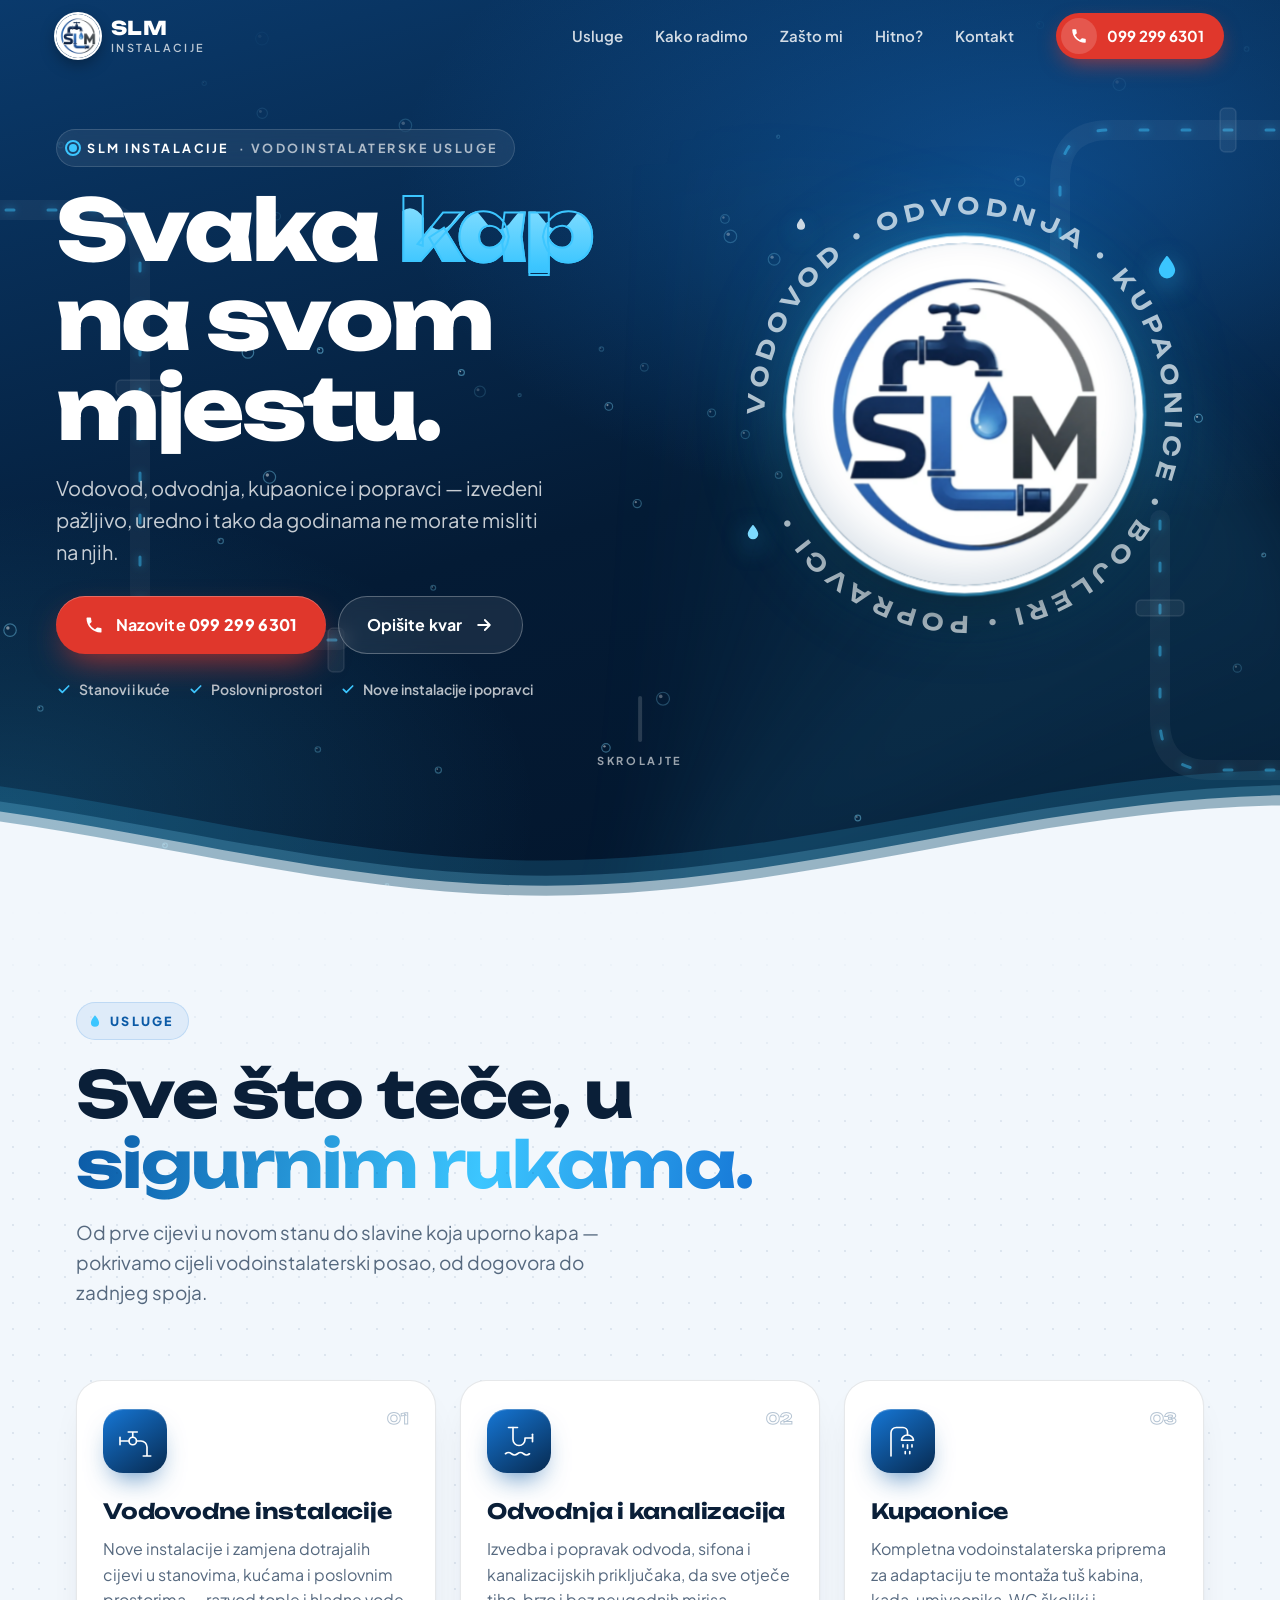
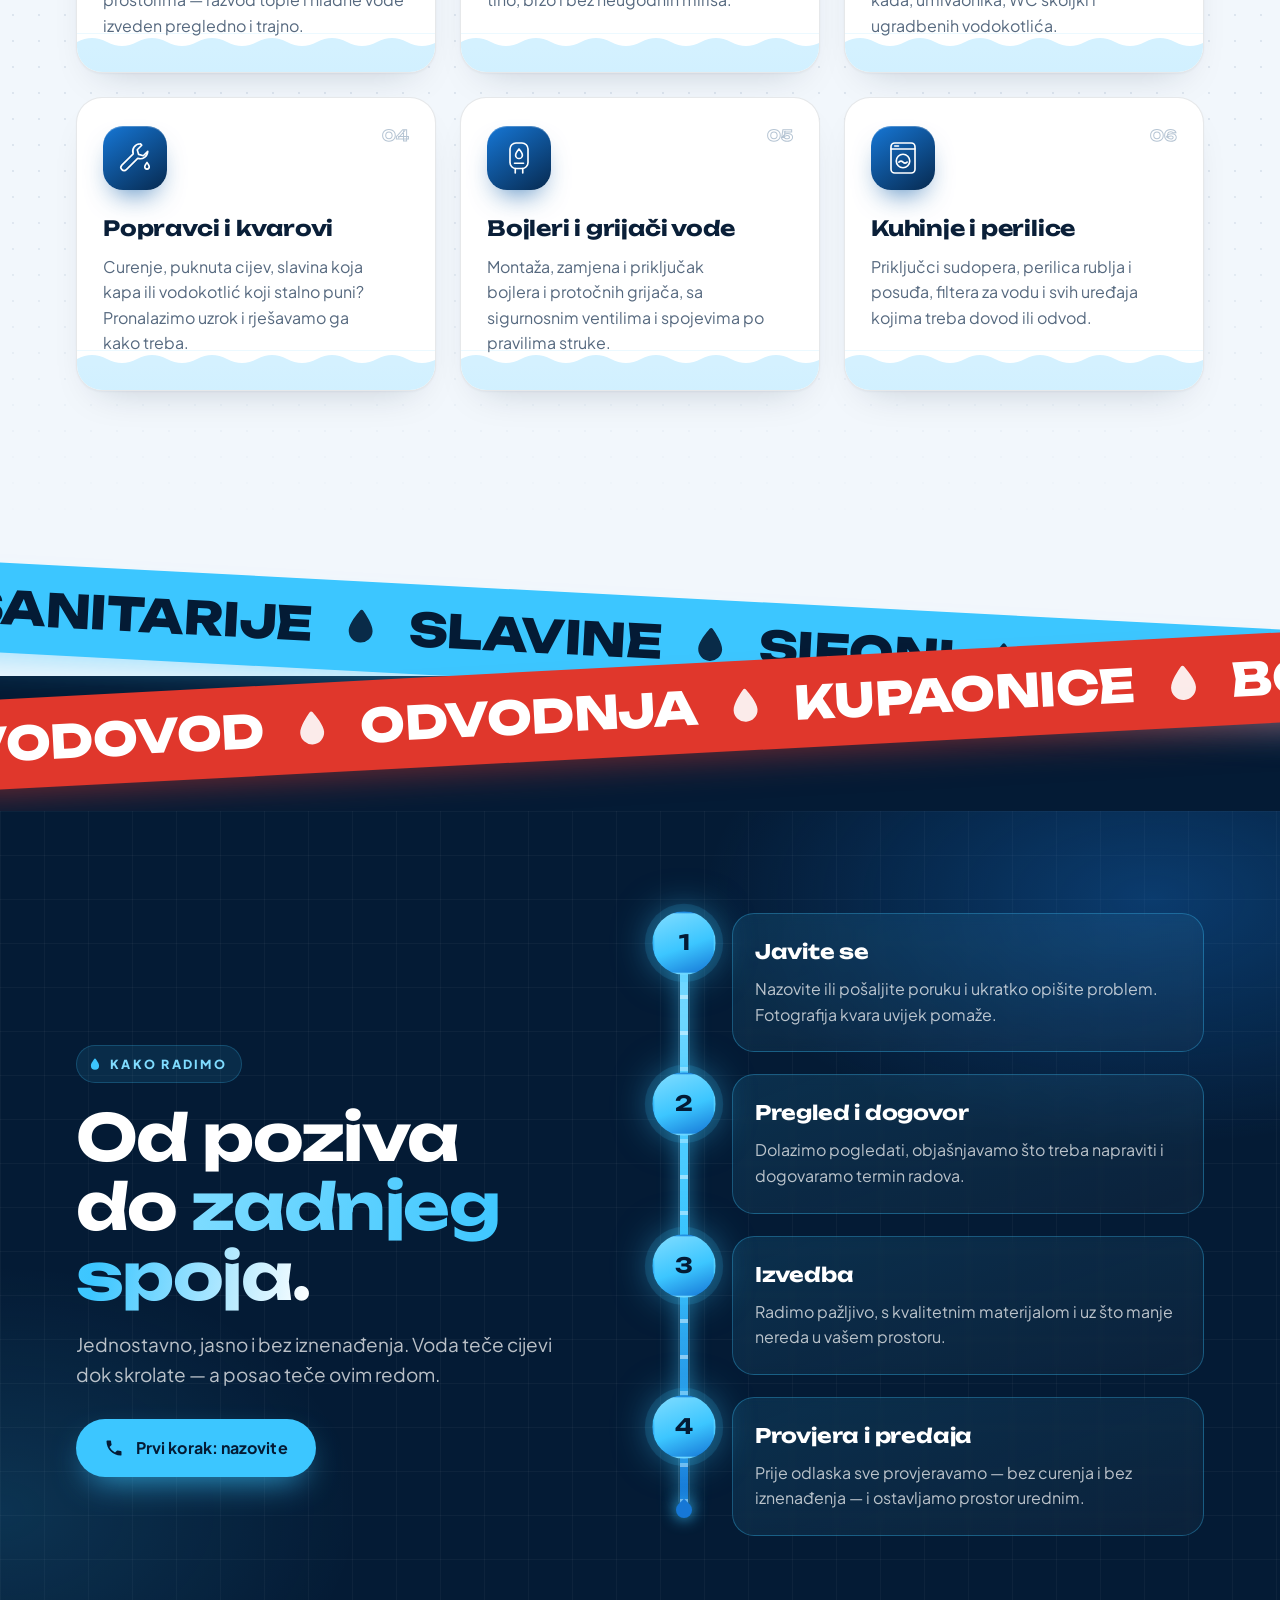
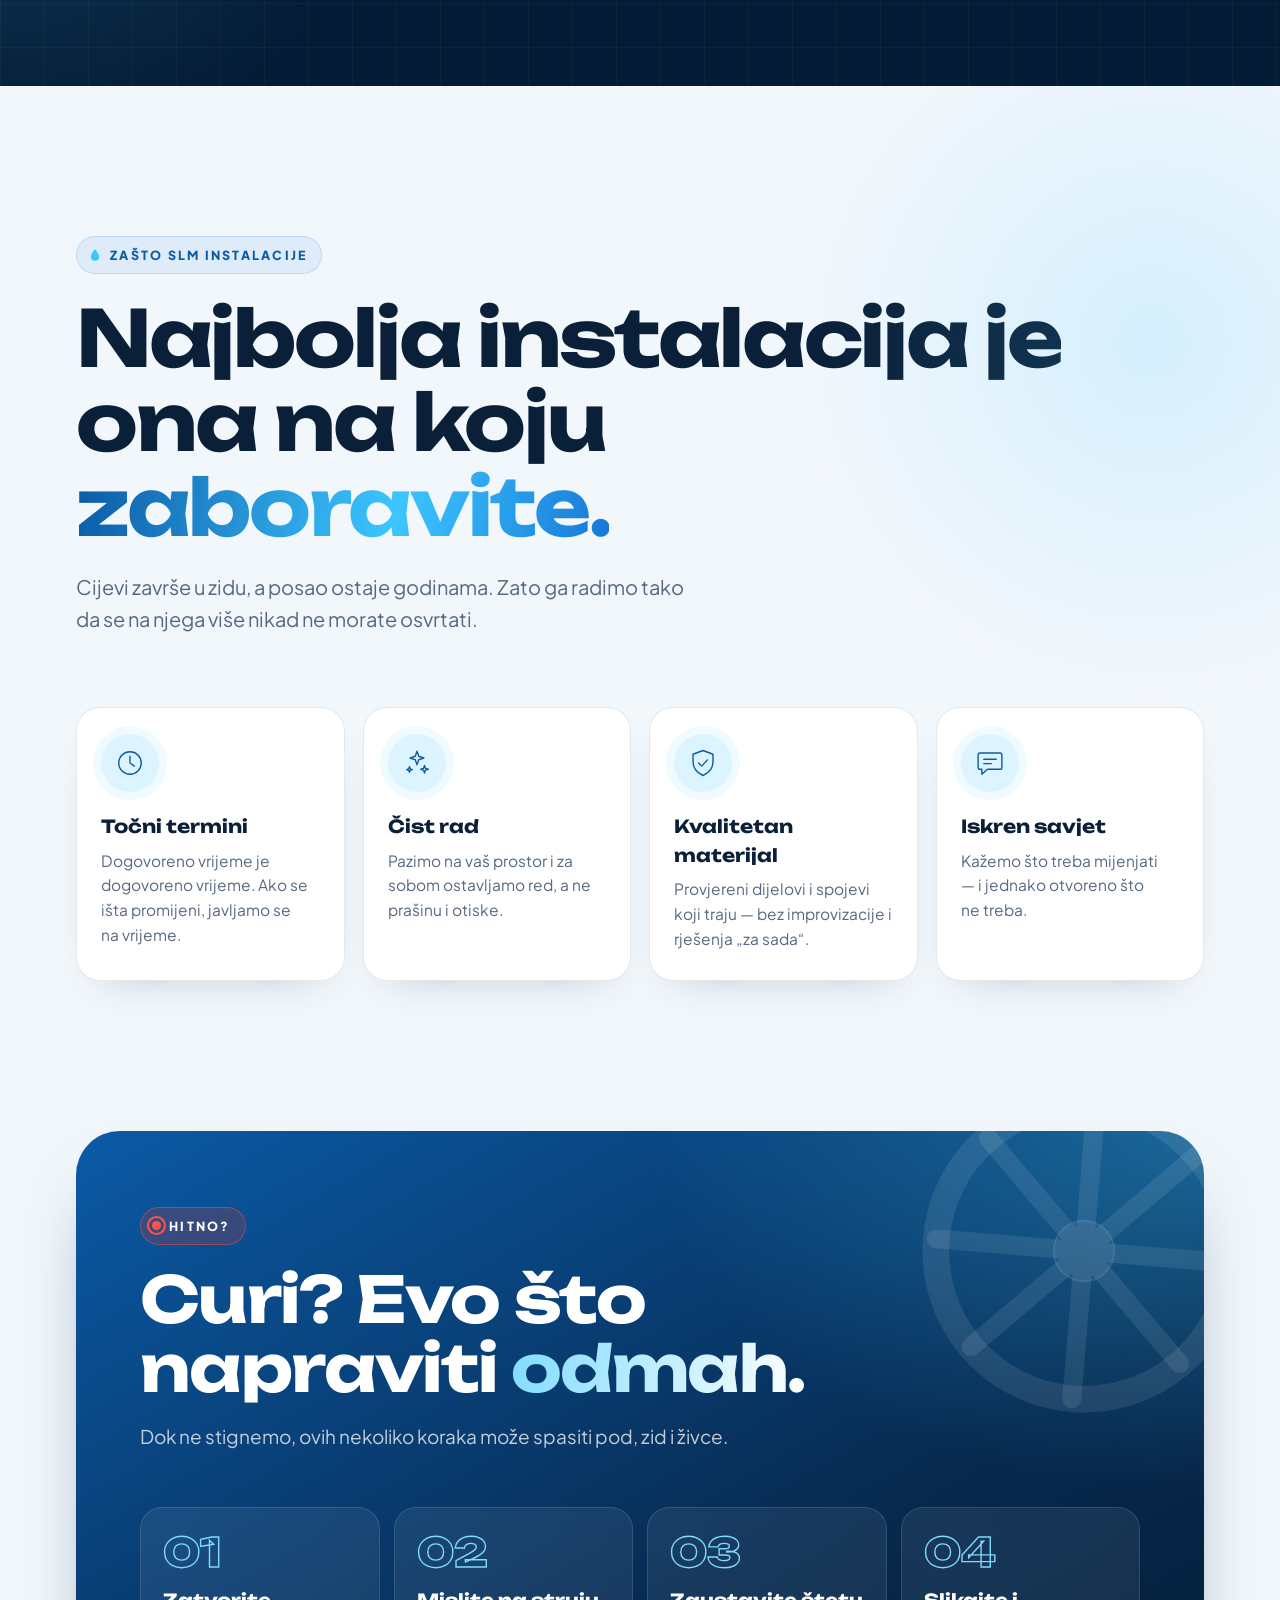
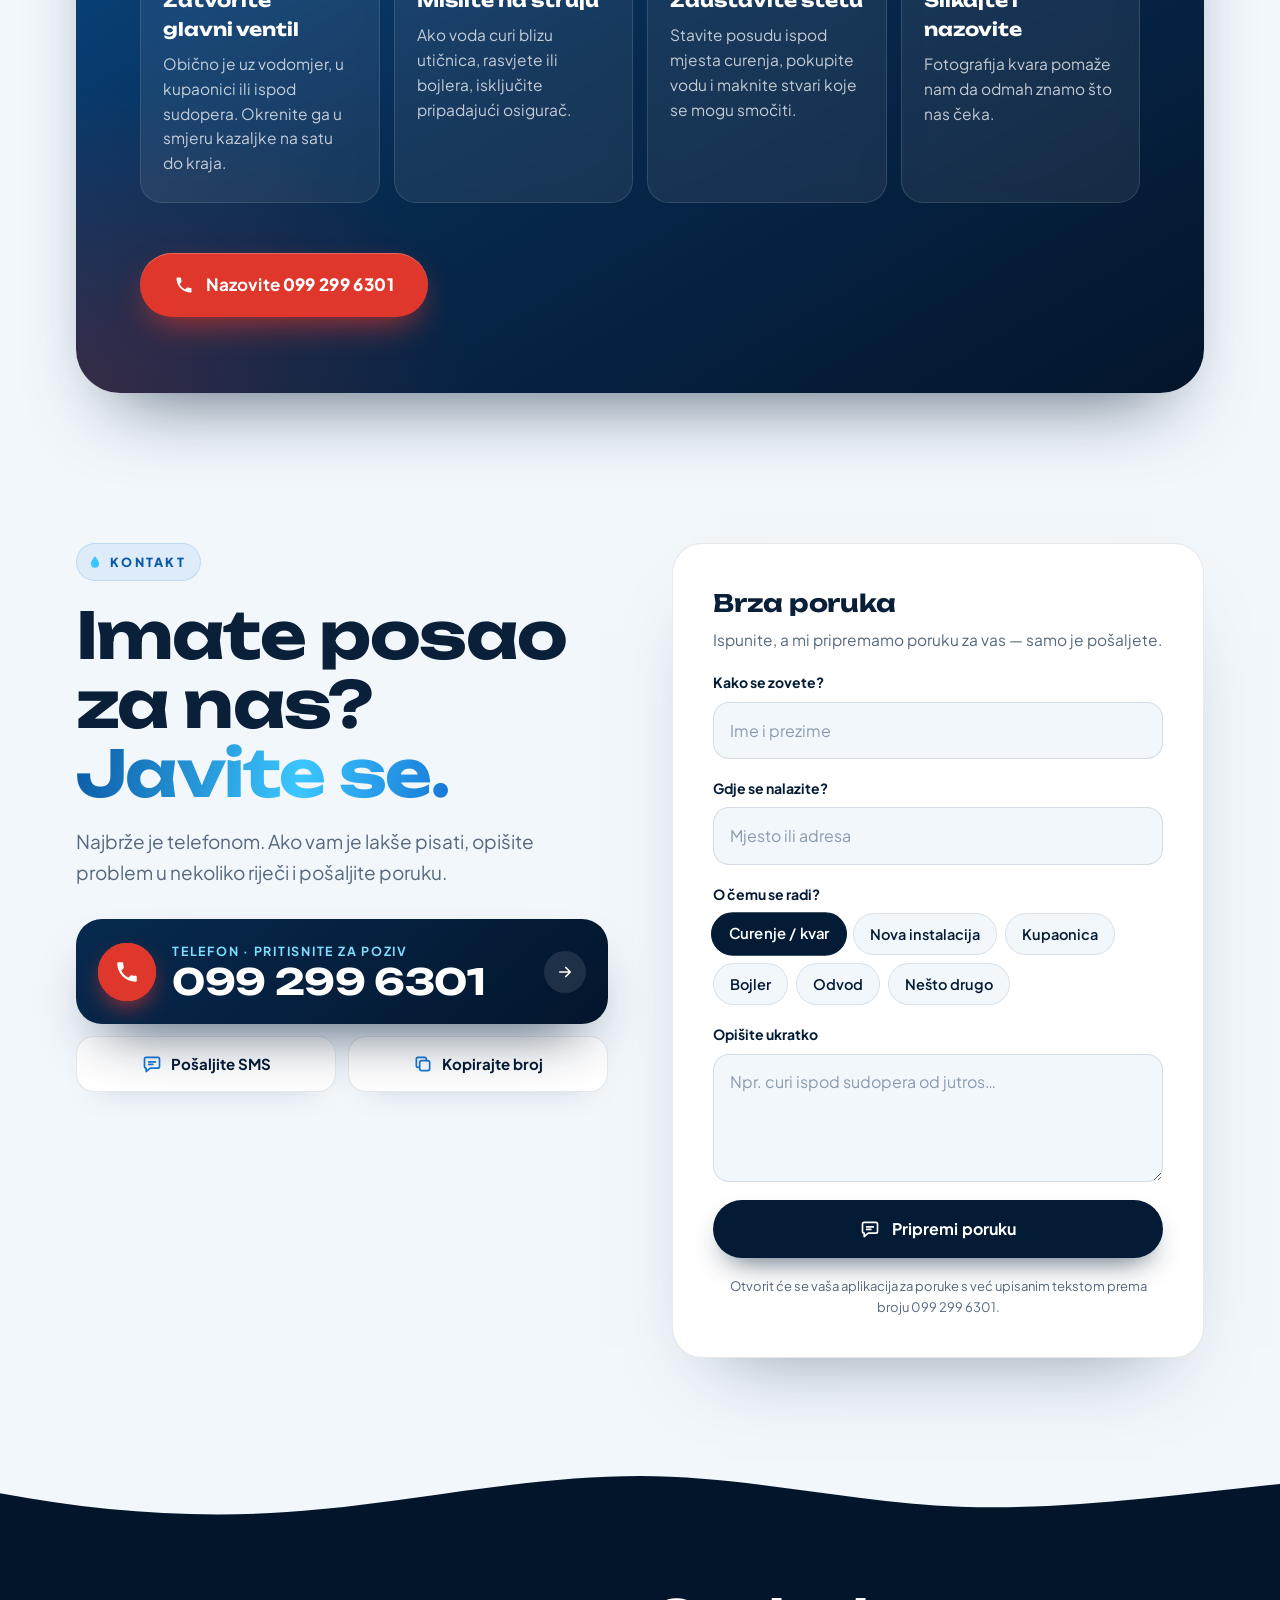
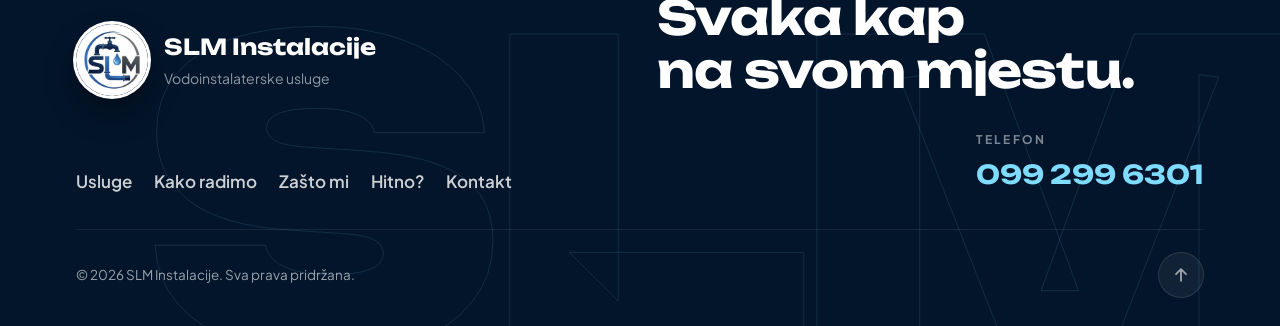
==== commit 64ec332c: "SEO: domena slminstalacije.com, canonical, strukturirani podaci, sitemap i robots.txt, naziv firme u" ====
--- a/index.html
+++ b/index.html
@@ -5,18 +5,20 @@
   <meta name="viewport" content="width=device-width, initial-scale=1, viewport-fit=cover">
   <title>SLM Instalacije — Vodoinstalaterske usluge | 099 299 6301</title>
   <meta name="description" content="SLM Instalacije: vodovodne instalacije, odvodnja i kanalizacija, kupaonice, bojleri, priključci perilica te popravci curenja i kvarova. Uredno, točno i pouzdano. Nazovite 099 299 6301.">
+  <link rel="canonical" href="https://www.slminstalacije.com/">
+  <meta name="robots" content="index, follow, max-image-preview:large">
   <meta name="theme-color" content="#041b35">
   <meta name="format-detection" content="telephone=no">
 
   <meta property="og:type" content="website">
   <meta property="og:locale" content="hr_HR">
   <meta property="og:site_name" content="SLM Instalacije">
-  <meta property="og:title" content="SLM Instalacije — Svaka kap na svom mjestu">
+  <meta property="og:title" content="SLM Instalacije — vodoinstalaterske usluge">
   <meta property="og:description" content="Vodoinstalaterske usluge: vodovod, odvodnja, kupaonice, bojleri i popravci. Nazovite 099 299 6301.">
-  <meta property="og:image" content="https://kriscro99.github.io/slm-instalacije/og-image.jpg?v=2">
+  <meta property="og:image" content="https://www.slminstalacije.com/og-image.jpg?v=2">
   <meta property="og:image:width" content="1200">
   <meta property="og:image:height" content="630">
-  <meta property="og:url" content="https://kriscro99.github.io/slm-instalacije/">
+  <meta property="og:url" content="https://www.slminstalacije.com/">
   <meta name="twitter:card" content="summary_large_image">
 
   <link rel="icon" href="favicon.png?v=2" type="image/png">
@@ -37,11 +39,28 @@
   <script type="application/ld+json">
   {
     "@context": "https://schema.org",
-    "@type": "Plumber",
-    "name": "SLM Instalacije",
-    "telephone": "+385992996301",
-    "image": "https://kriscro99.github.io/slm-instalacije/img/logo.webp?v=2",
-    "url": "https://kriscro99.github.io/slm-instalacije/"
+    "@graph": [
+      {
+        "@type": "WebSite",
+        "@id": "https://www.slminstalacije.com/#website",
+        "url": "https://www.slminstalacije.com/",
+        "name": "SLM Instalacije",
+        "alternateName": ["SLM", "slminstalacije.com"],
+        "inLanguage": "hr"
+      },
+      {
+        "@type": "Plumber",
+        "@id": "https://www.slminstalacije.com/#firma",
+        "name": "SLM Instalacije",
+        "alternateName": "SLM",
+        "description": "Vodoinstalaterske usluge: vodovodne instalacije, odvodnja i kanalizacija, kupaonice, bojleri, priključci kuhinja i perilica te popravci curenja i kvarova.",
+        "url": "https://www.slminstalacije.com/",
+        "telephone": "+385992996301",
+        "logo": "https://www.slminstalacije.com/img/logo.png",
+        "image": "https://www.slminstalacije.com/og-image.jpg",
+        "knowsLanguage": "hr"
+      }
+    ]
   }
   </script>
 </head>
@@ -158,12 +177,12 @@
         </div>
 
         <div class="hero__text">
-          <p class="eyebrow hero__in" style="--d:0"><span class="eyebrow__dot"></span>Vodoinstalaterske usluge</p>
-          <h1 class="hero__title">
+          <h1 class="eyebrow hero__in" style="--d:0"><span class="eyebrow__dot"></span>SLM Instalacije<span class="eyebrow__sub">· vodoinstalaterske usluge</span></h1>
+          <p class="hero__title">
             <span class="line"><span>Svaka <em class="water-text">kap</em></span></span>
             <span class="line"><span>na svom</span></span>
             <span class="line"><span>mjestu.</span></span>
-          </h1>
+          </p>
           <p class="hero__lead hero__in" style="--d:4">Vodovod, odvodnja, kupaonice i popravci — izvedeni pažljivo, uredno i tako da godinama ne morate misliti na njih.</p>
           <div class="hero__actions hero__in" style="--d:5">
             <a href="tel:+385992996301" class="btn btn--red" data-magnetic>
@@ -371,7 +390,7 @@
     <!-- ZAŠTO MI -->
     <section class="why section" id="zasto-mi">
       <div class="container">
-        <span class="kicker reveal"><svg><use href="#i-drop"/></svg>Zašto SLM</span>
+        <span class="kicker reveal"><svg><use href="#i-drop"/></svg>Zašto SLM Instalacije</span>
         <p class="why__quote reveal" data-split>Najbolja instalacija je ona na koju <em>zaboravite.</em></p>
         <p class="why__lead reveal" style="--d:2">Cijevi završe u zidu, a posao ostaje godinama. Zato ga radimo tako da se na njega više nikad ne morate osvrtati.</p>
 
--- a/css/style.css
+++ b/css/style.css
@@ -413,6 +413,8 @@
   background: rgba(255, 255, 255, .07); border: 1px solid rgba(255, 255, 255, .14);
   -webkit-backdrop-filter: blur(10px); backdrop-filter: blur(10px);
 }
+.eyebrow__sub { display: none; }
+@media (min-width: 560px) { .eyebrow__sub { display: inline; opacity: .65; } }
 .eyebrow__dot { position: relative; width: 8px; height: 8px; border-radius: 50%; background: var(--aqua-400); }
 .eyebrow__dot::after {
   content: ""; position: absolute; inset: -4px; border-radius: 50%;
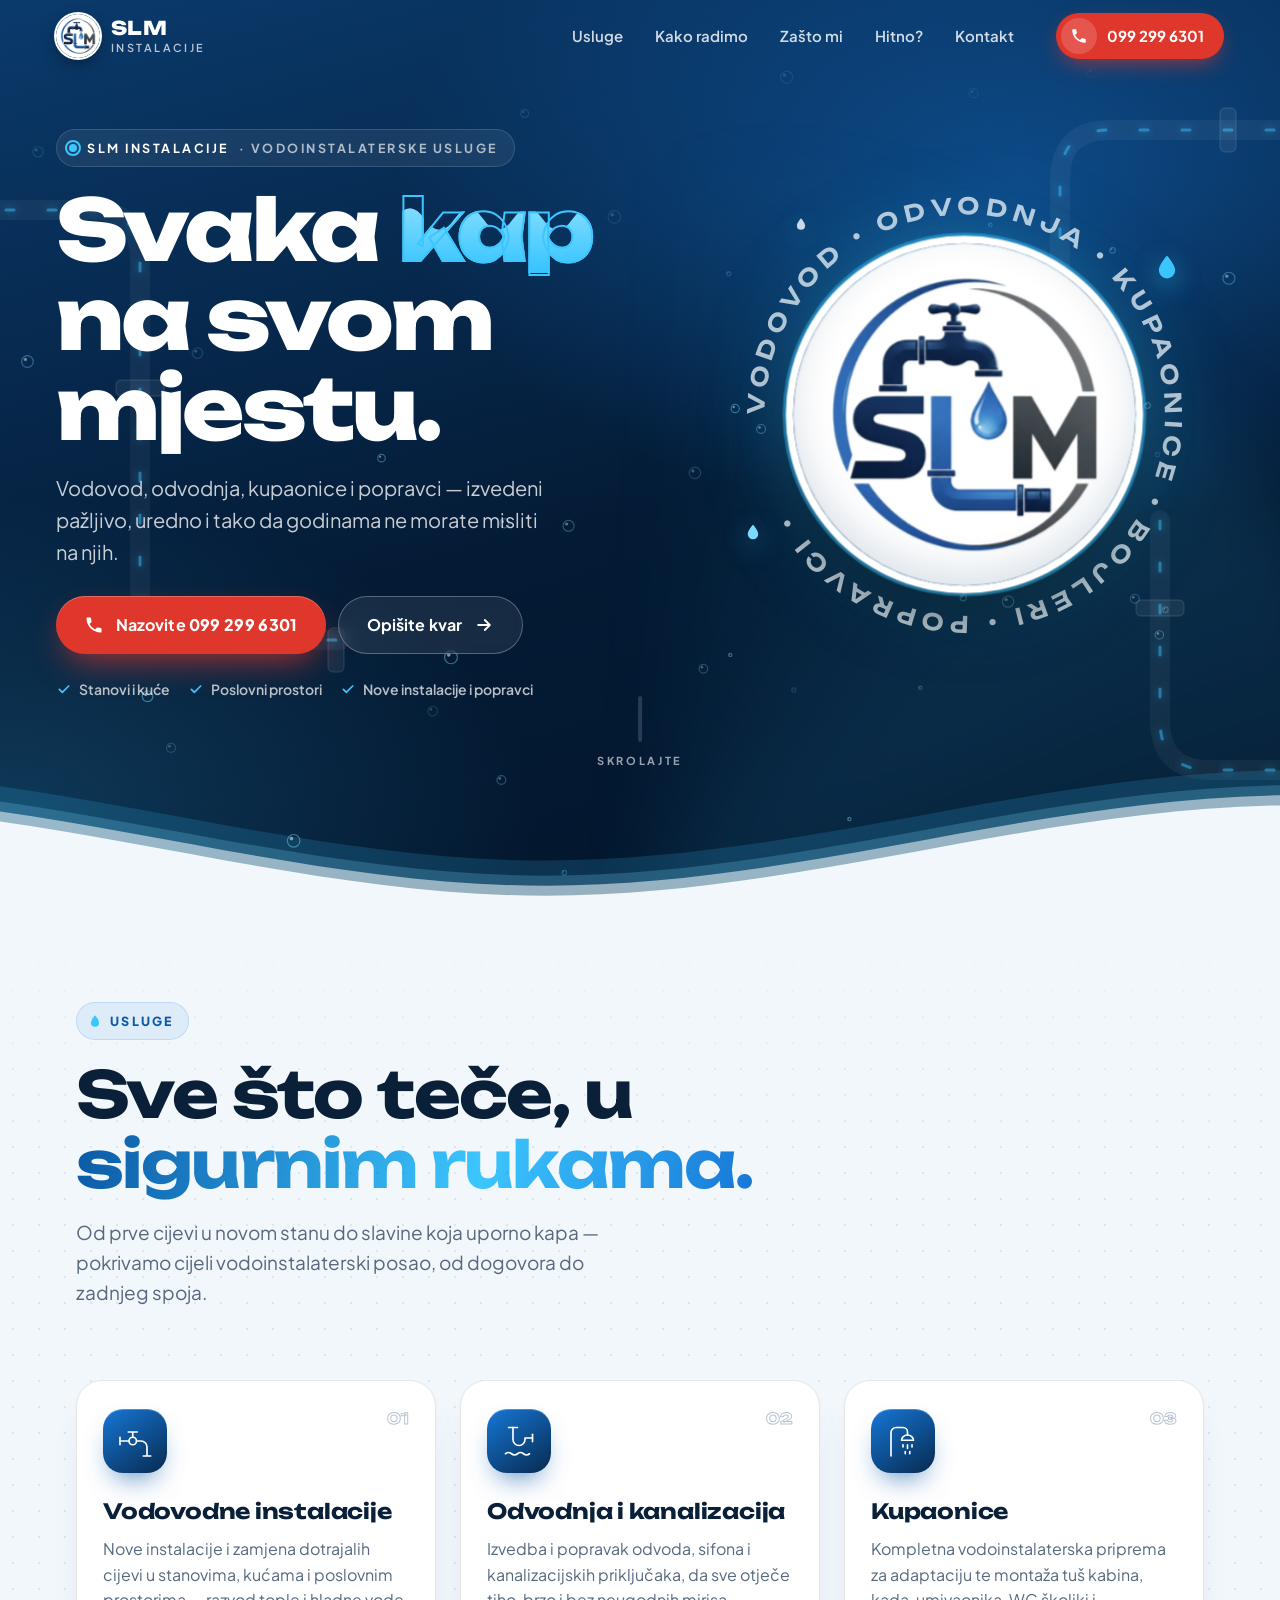
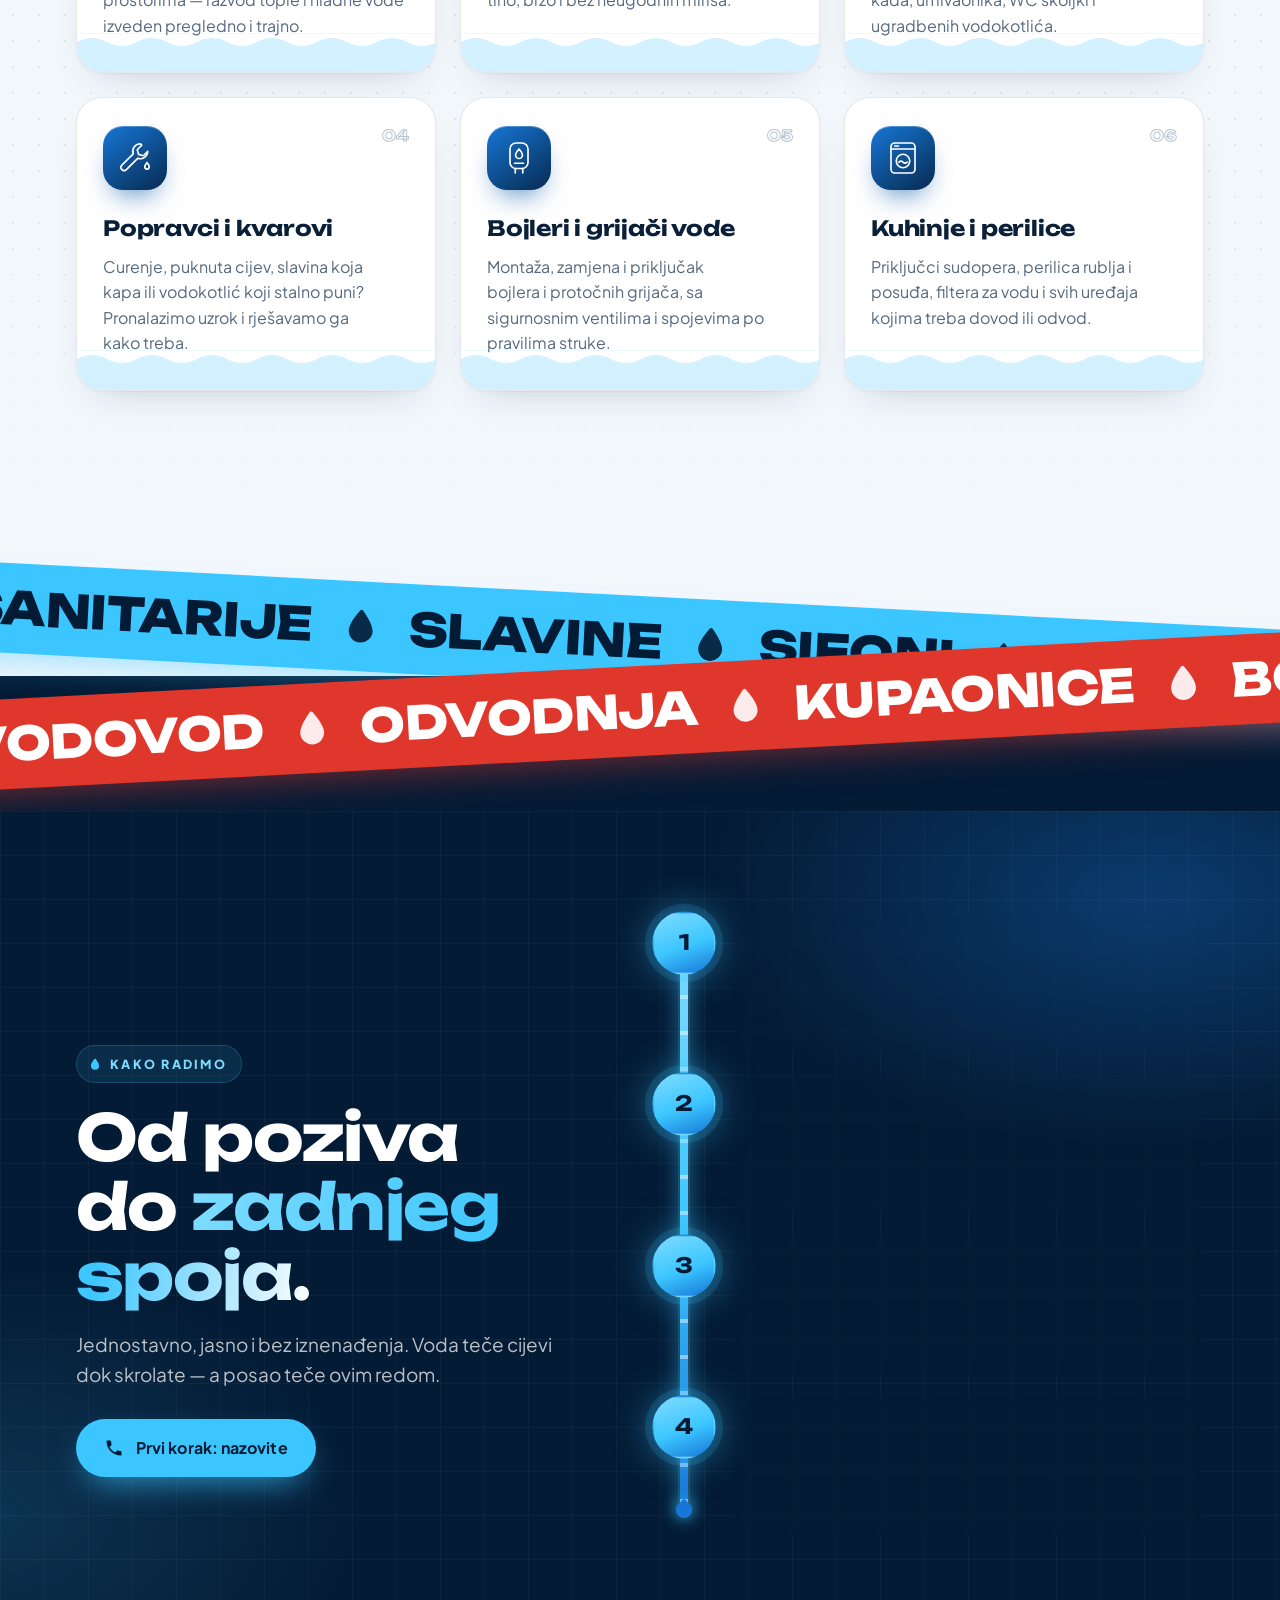
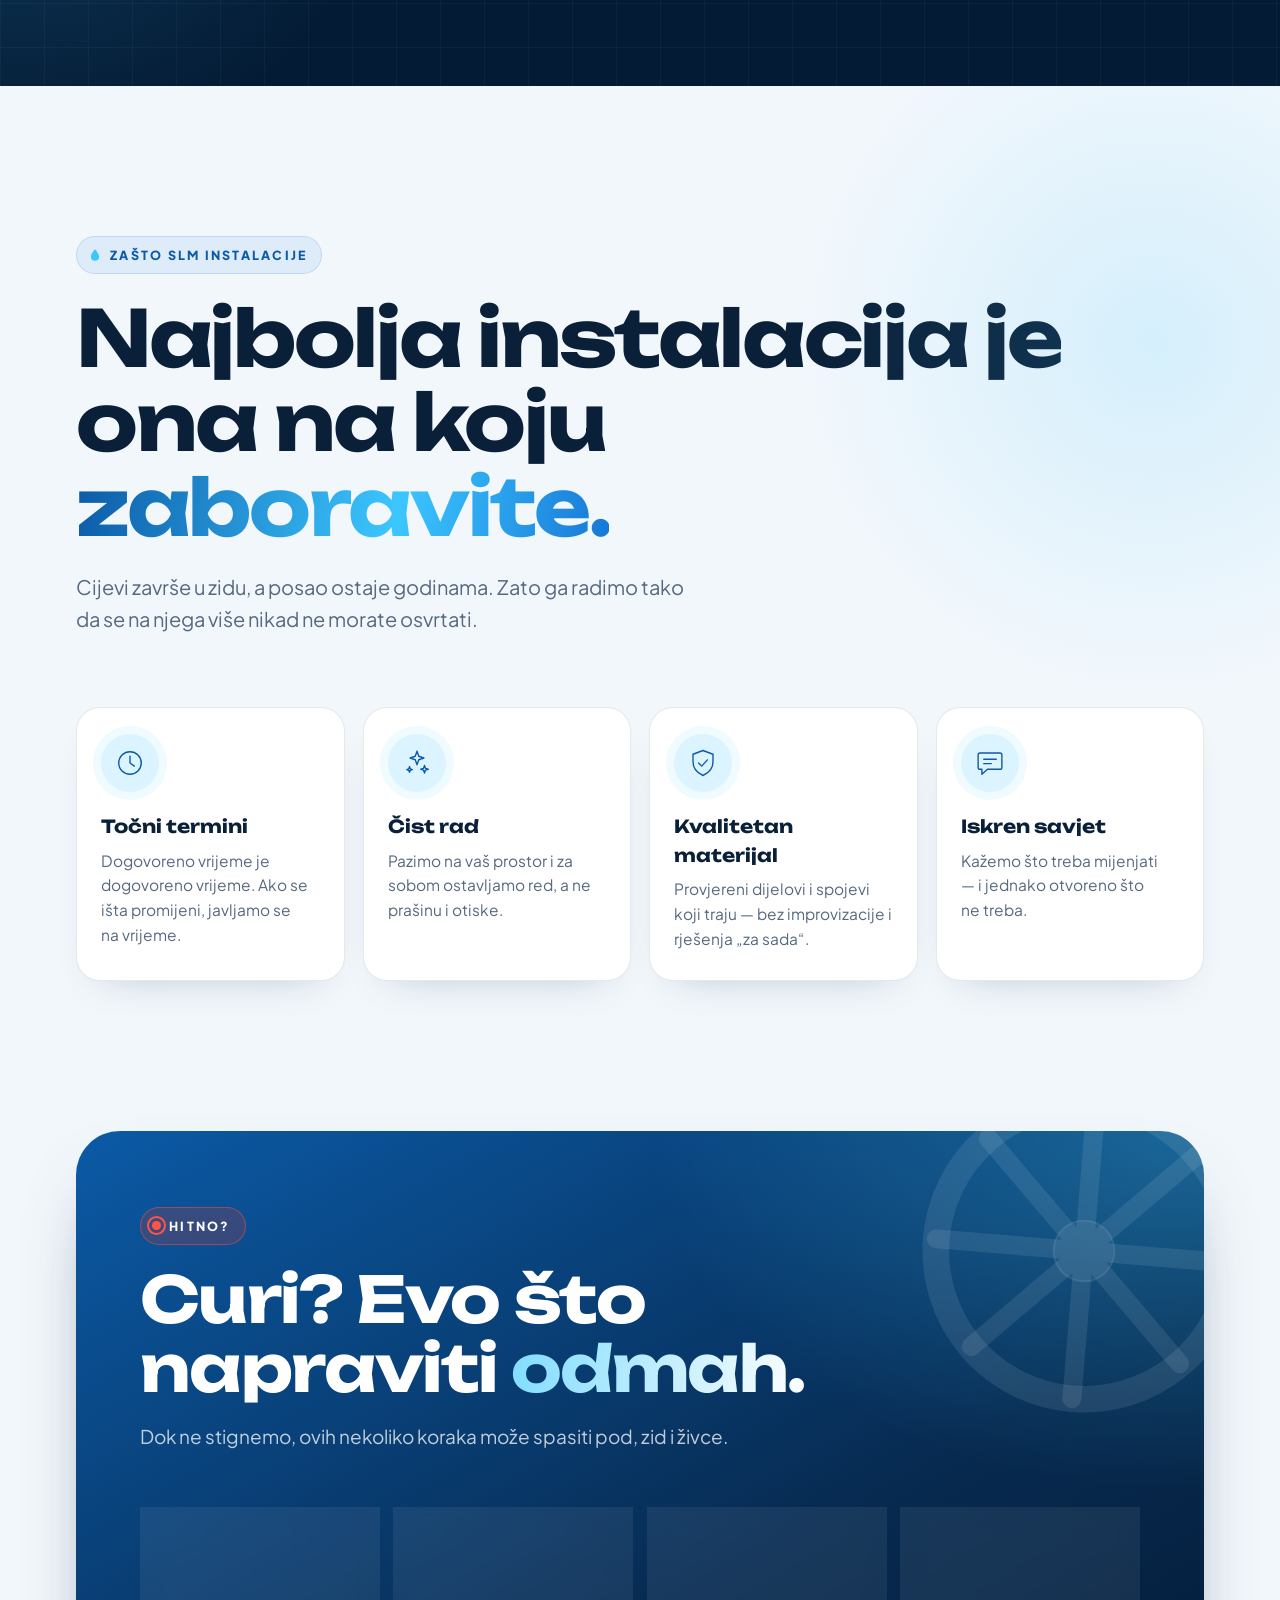
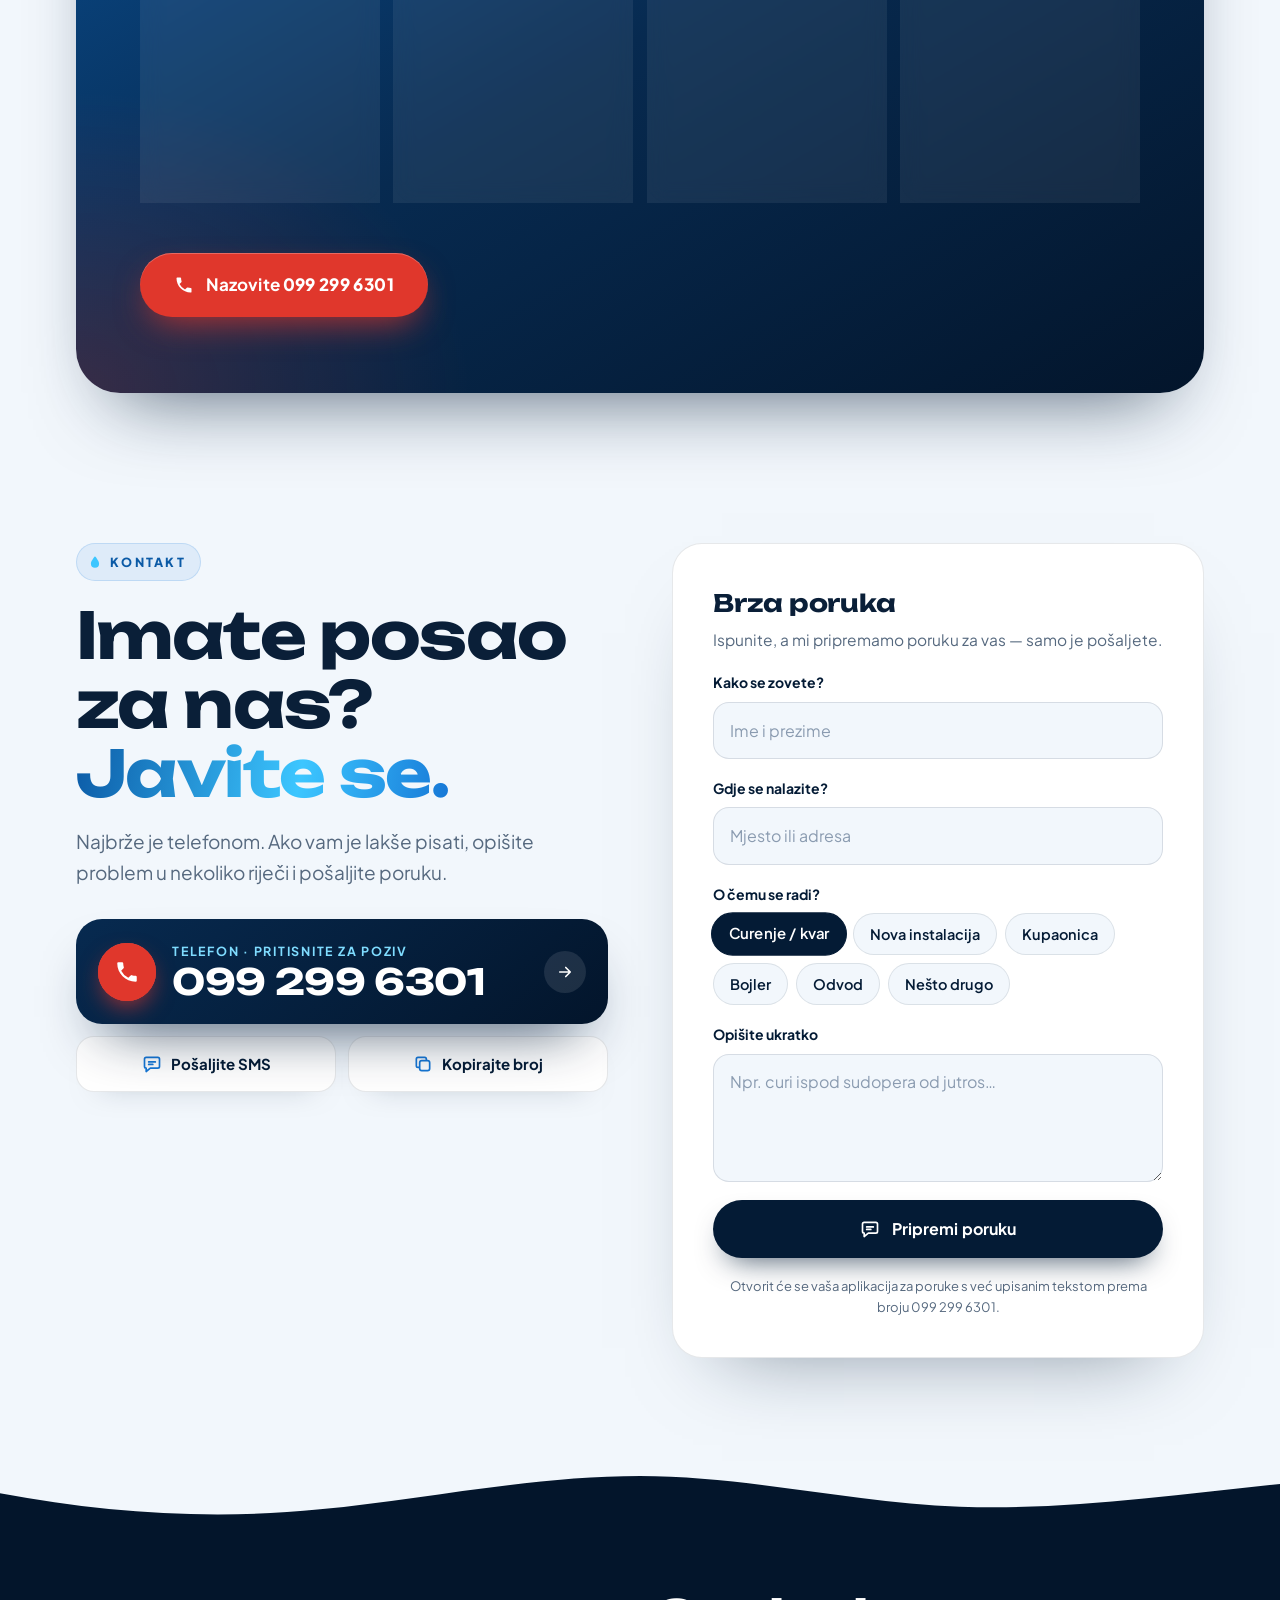
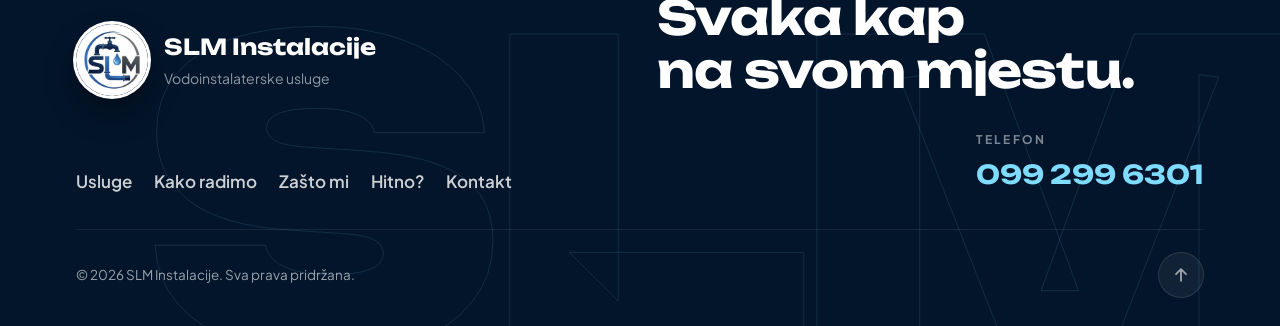
==== commit 53077feb: "Favicon: favicon.ico, PNG ikone, Apple ikona i web manifest Co-Authored-By: Claude Opus 5.5 <noreply" ====
--- a/index.html
+++ b/index.html
@@ -21,8 +21,11 @@
   <meta property="og:url" content="https://www.slminstalacije.com/">
   <meta name="twitter:card" content="summary_large_image">
 
-  <link rel="icon" href="favicon.png?v=2" type="image/png">
-  <link rel="apple-touch-icon" href="apple-touch-icon.png?v=2">
+  <link rel="icon" href="favicon.ico?v=3" sizes="48x48">
+  <link rel="icon" href="favicon-96.png?v=3" type="image/png" sizes="96x96">
+  <link rel="icon" href="favicon-192.png?v=3" type="image/png" sizes="192x192">
+  <link rel="apple-touch-icon" href="apple-touch-icon.png?v=3">
+  <link rel="manifest" href="site.webmanifest">
 
   <link rel="preconnect" href="https://fonts.googleapis.com">
   <link rel="preconnect" href="https://fonts.gstatic.com" crossorigin>
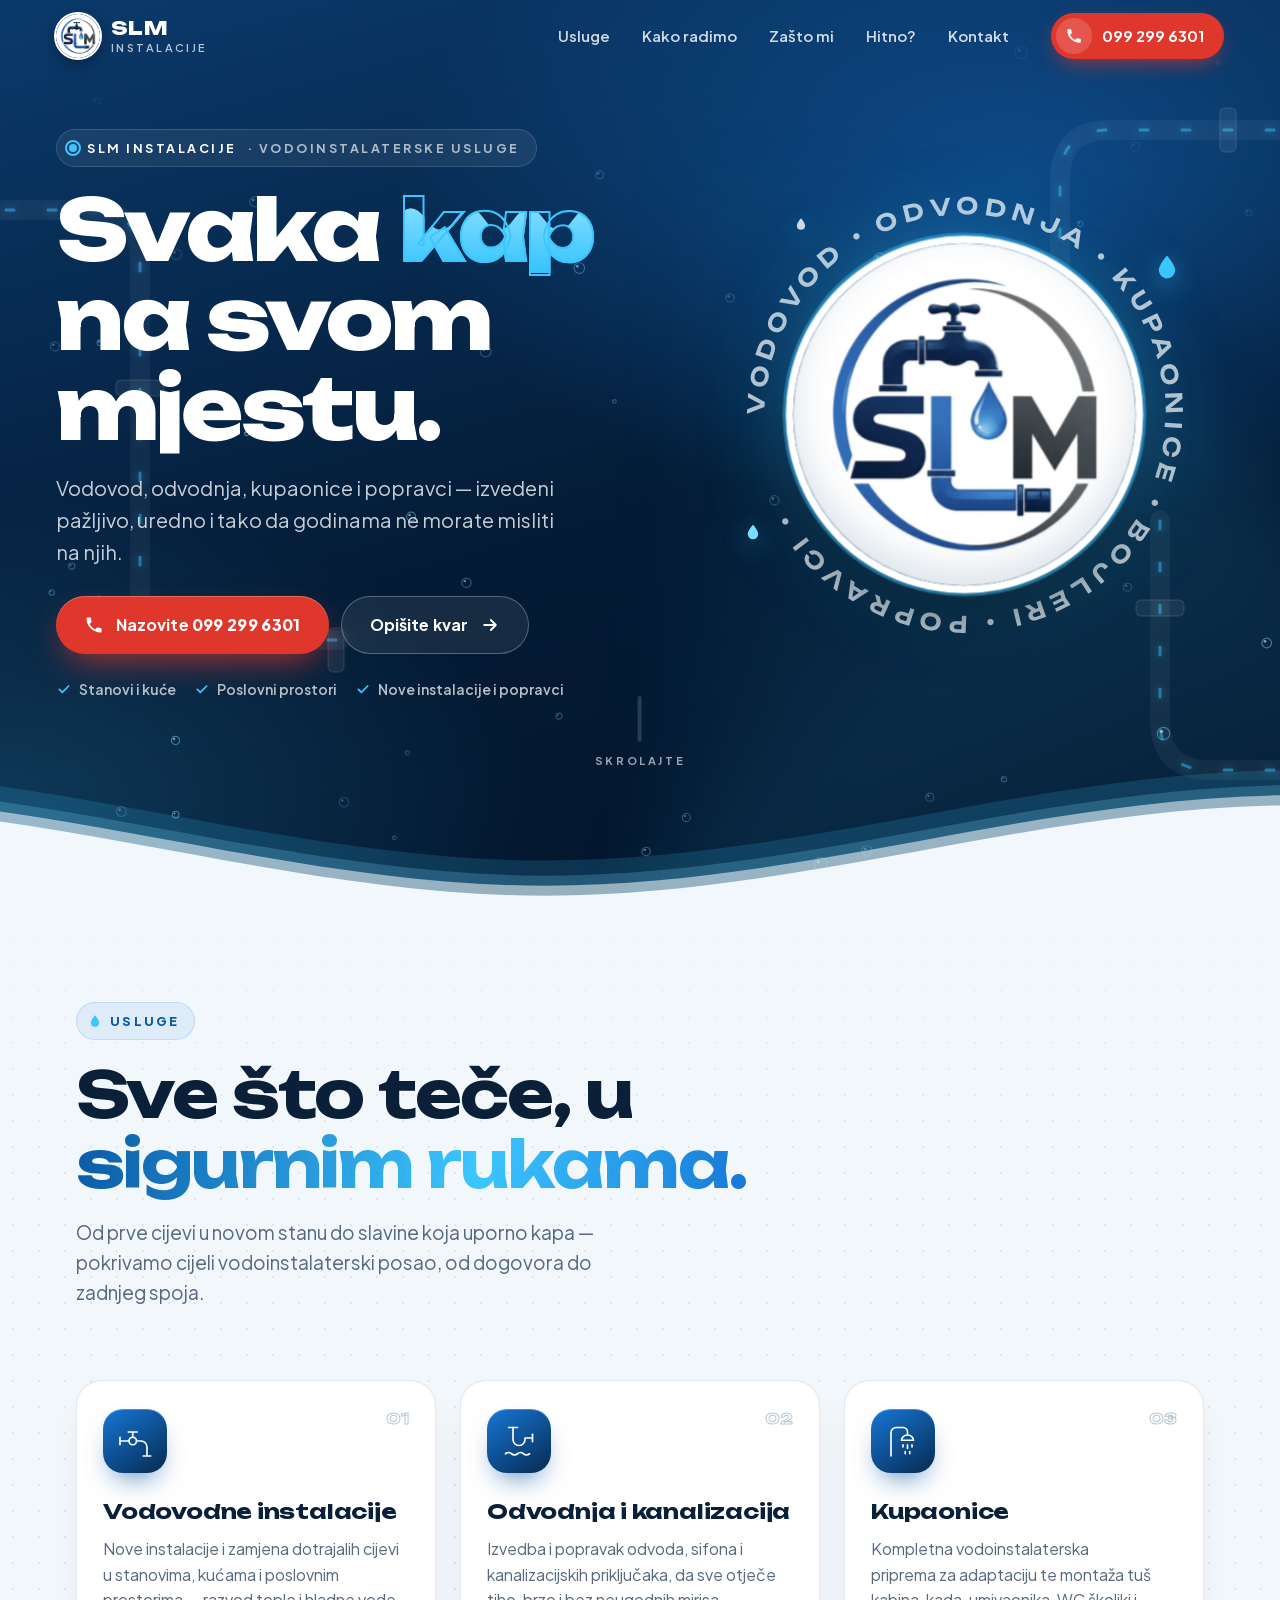
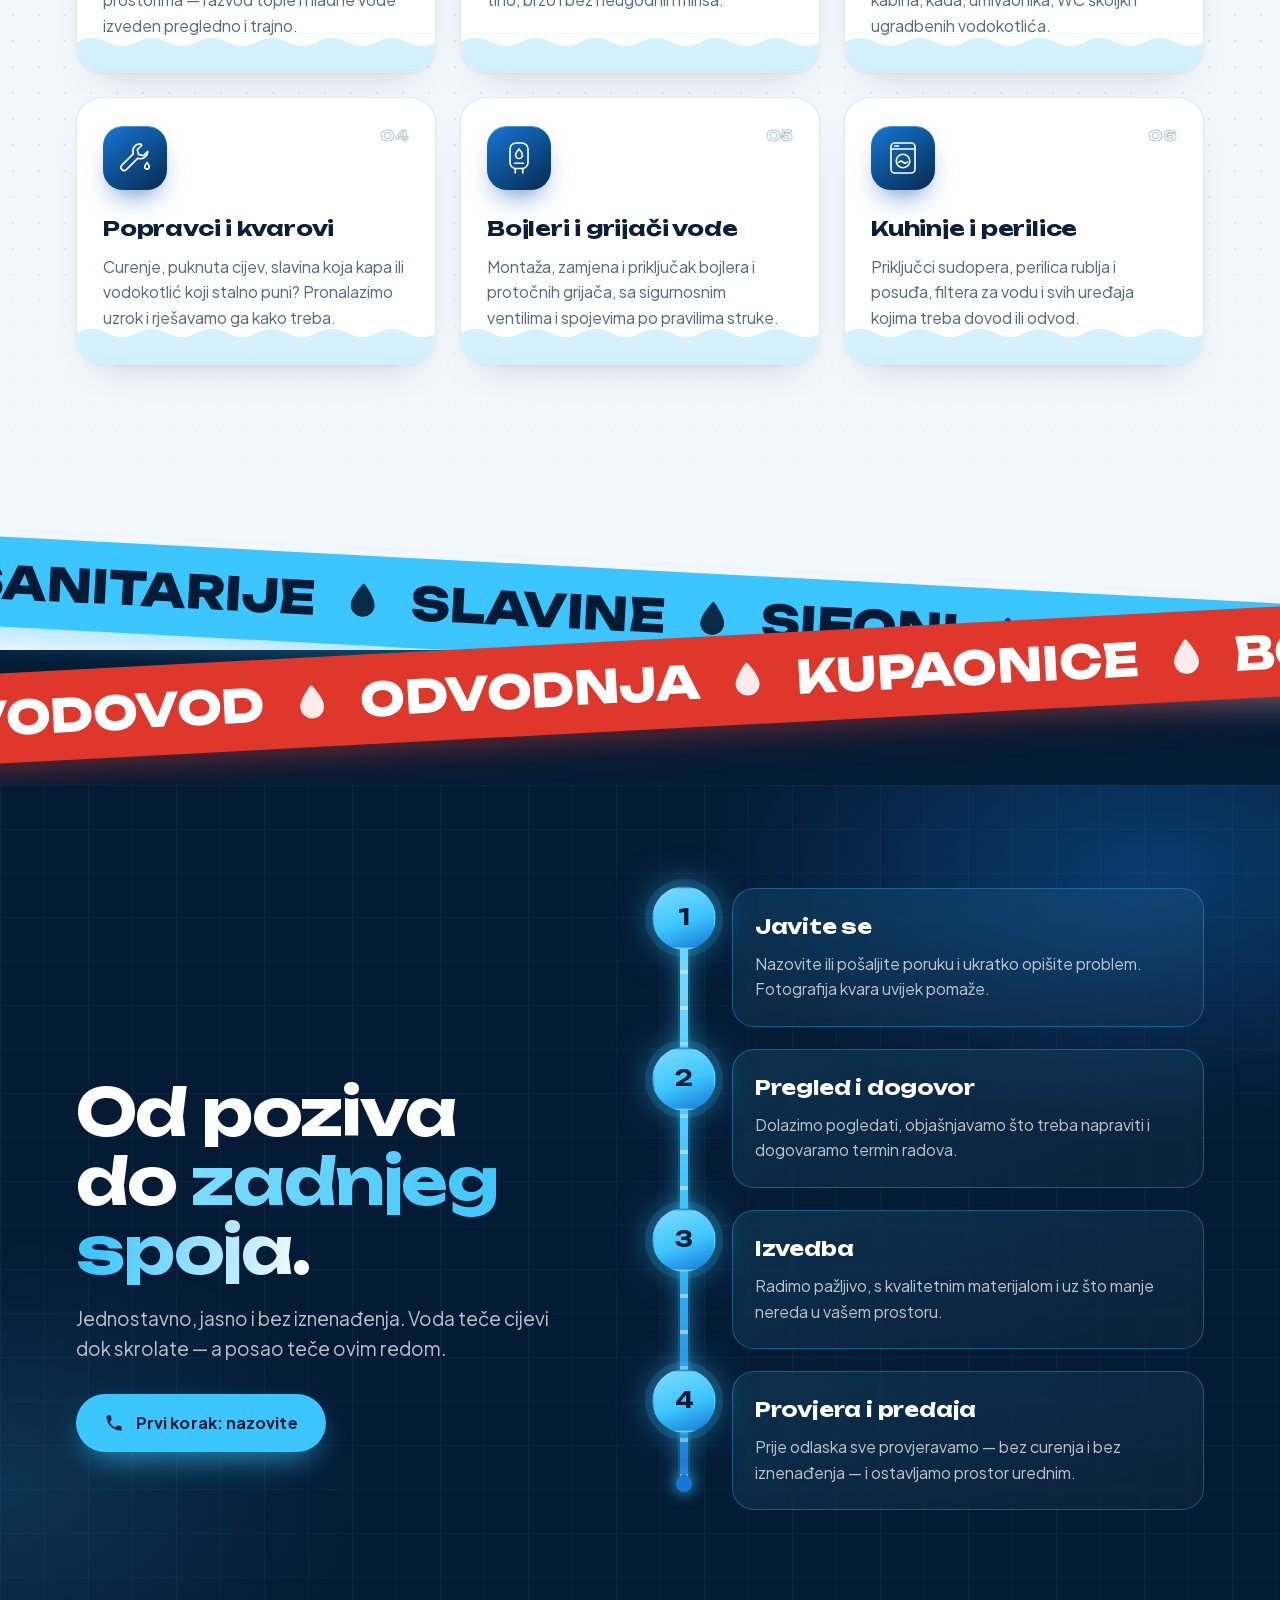
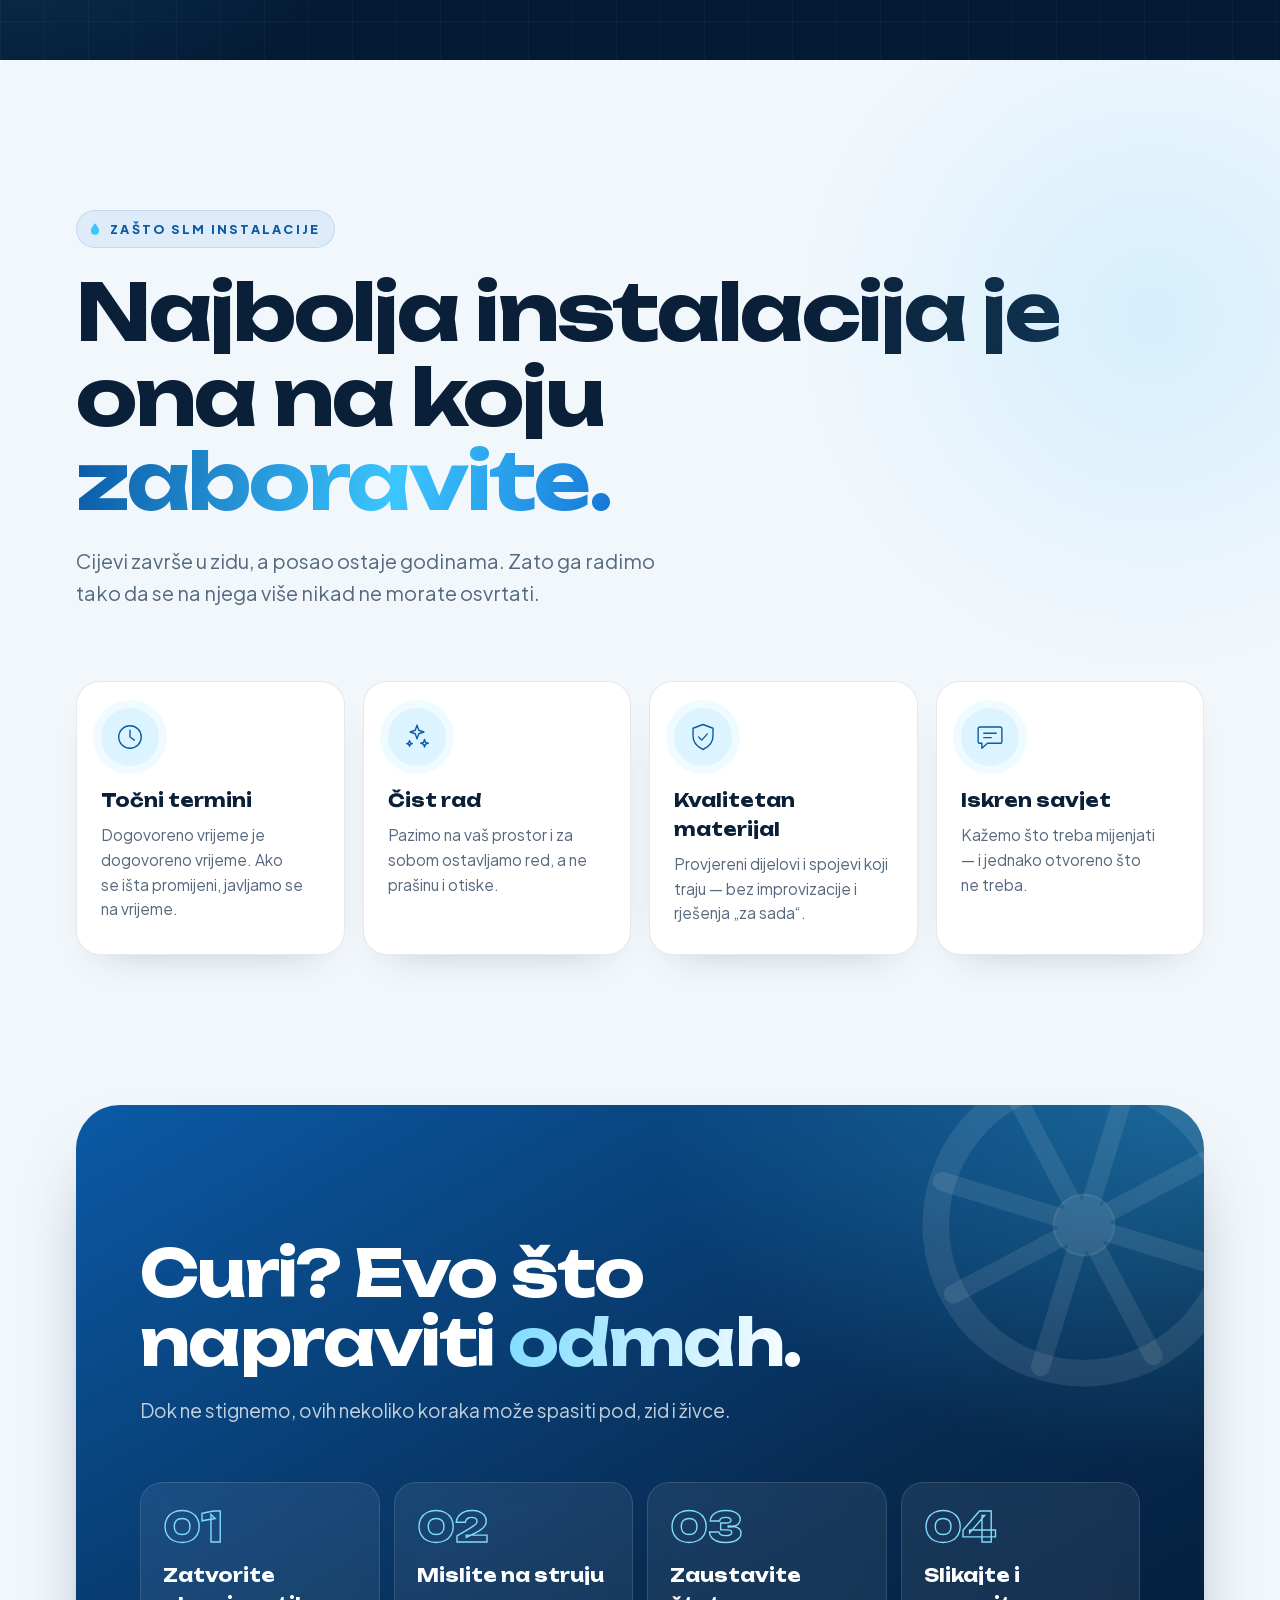
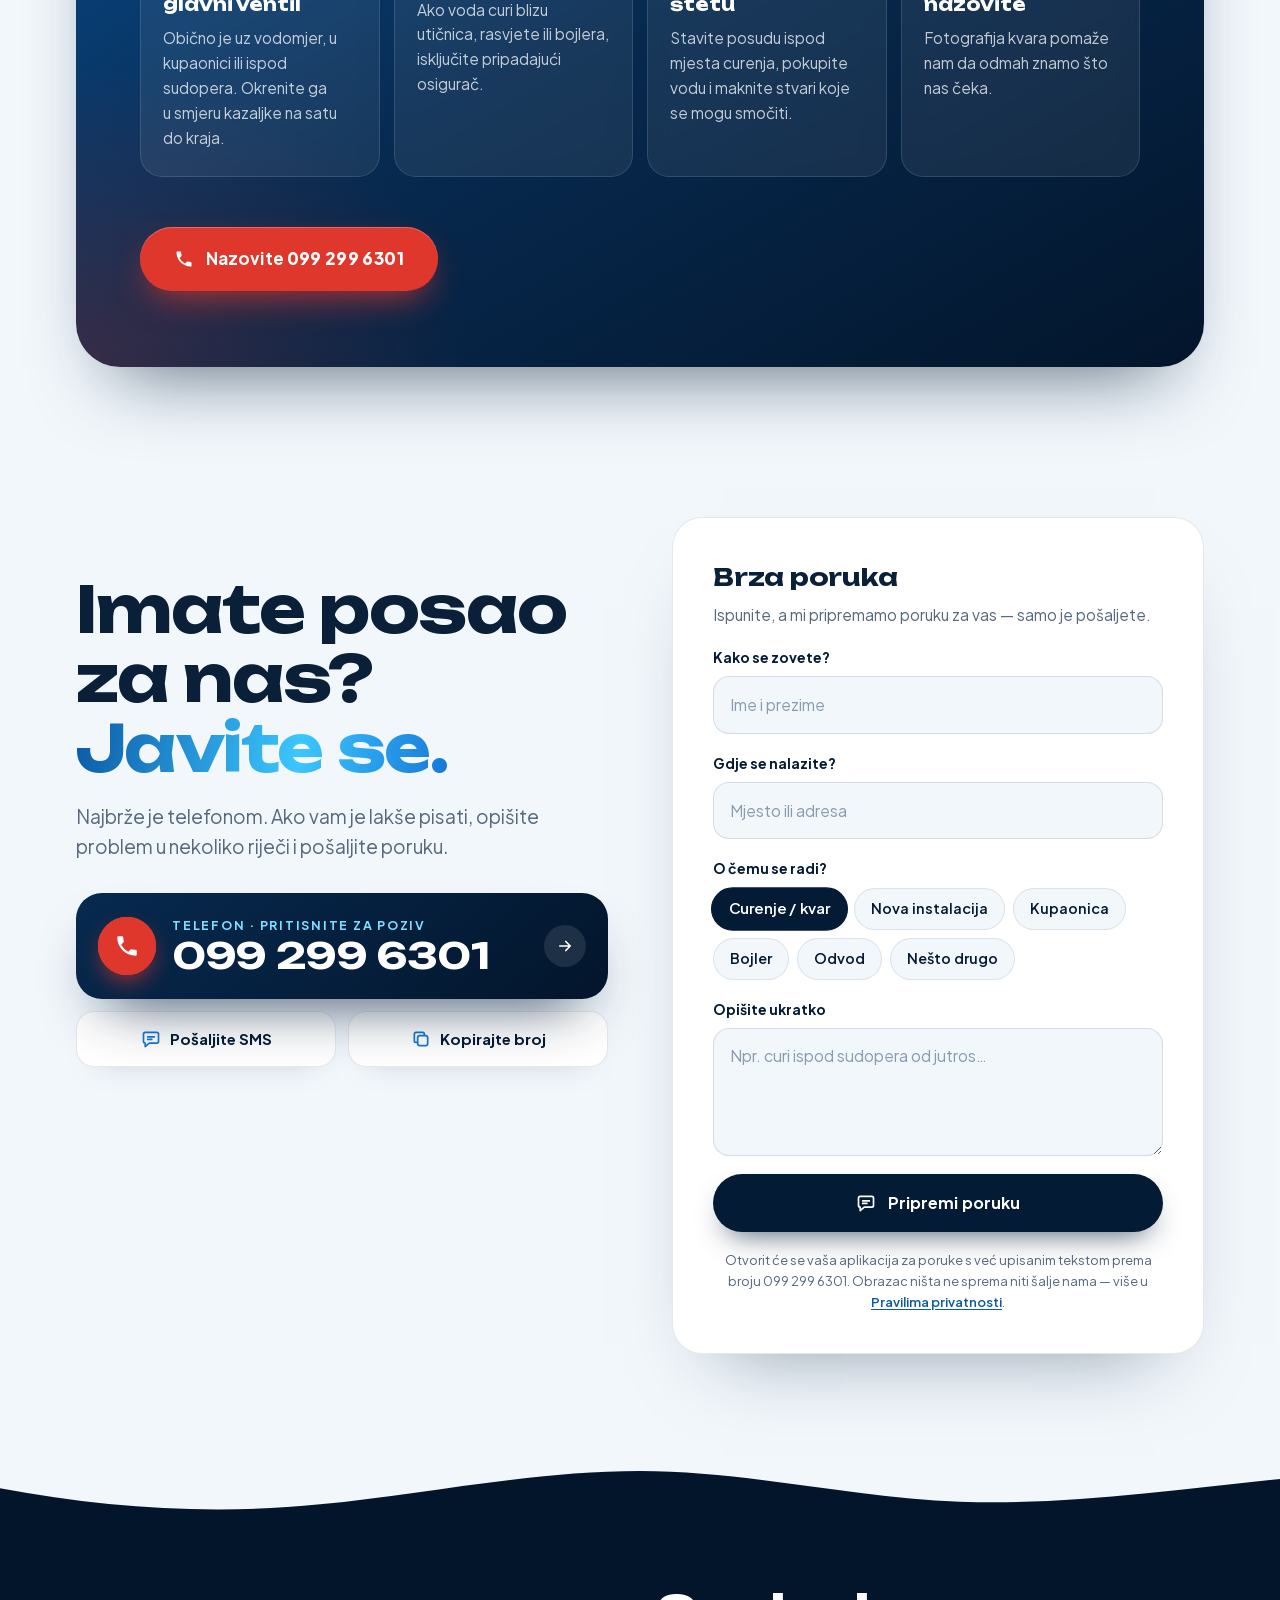
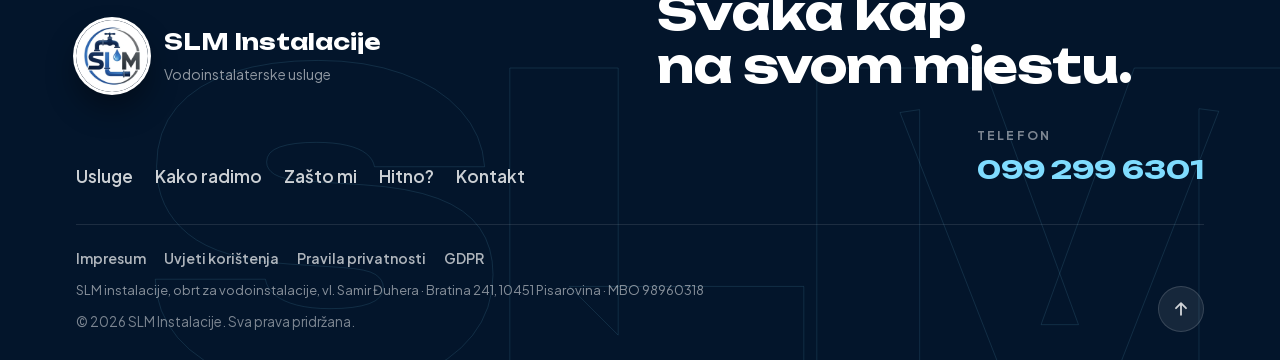
==== commit 337f2609: "Pravne stranice: impresum, uvjeti korištenja, pravila privatnosti, GDPR; lokalni fontovi, bez pohran" ====
--- a/index.html
+++ b/index.html
@@ -27,15 +27,15 @@
   <link rel="apple-touch-icon" href="apple-touch-icon.png?v=3">
   <link rel="manifest" href="site.webmanifest">
 
-  <link rel="preconnect" href="https://fonts.googleapis.com">
-  <link rel="preconnect" href="https://fonts.gstatic.com" crossorigin>
-  <link href="https://fonts.googleapis.com/css2?family=Plus+Jakarta+Sans:ital,wght@0,400..800;1,400..800&family=Unbounded:wght@400..900&display=swap" rel="stylesheet">
+  <link rel="preload" href="fonts/unbounded-latin.woff2" as="font" type="font/woff2" crossorigin>
+  <link rel="preload" href="fonts/plus-jakarta-sans-latin.woff2" as="font" type="font/woff2" crossorigin>
+  <link rel="stylesheet" href="css/fonts.css">
   <link rel="preload" as="image" href="img/logo.webp?v=2" type="image/webp">
   <link rel="stylesheet" href="css/style.css">
   <script>
     (function (d) {
       d.classList.replace('no-js', 'js');
-      try { if (sessionStorage.getItem('slm-seen')) d.classList.add('skip-loader'); } catch (e) {}
+      try { if (document.referrer && new URL(document.referrer).host === location.host) d.classList.add('skip-loader'); } catch (e) {}
       if (window.matchMedia && matchMedia('(prefers-reduced-motion: reduce)').matches) d.classList.add('skip-loader');
     })(document.documentElement);
   </script>
@@ -55,7 +55,18 @@
         "@type": "Plumber",
         "@id": "https://www.slminstalacije.com/#firma",
         "name": "SLM Instalacije",
+        "legalName": "SLM instalacije, obrt za vodoinstalacije, vl. Samir Đuhera",
         "alternateName": "SLM",
+        "founder": { "@type": "Person", "name": "Samir Đuhera" },
+        "foundingDate": "2025",
+        "address": {
+          "@type": "PostalAddress",
+          "streetAddress": "Bratina 241",
+          "addressLocality": "Bratina",
+          "postalCode": "10451",
+          "addressRegion": "Zagrebačka županija",
+          "addressCountry": "HR"
+        },
         "description": "Vodoinstalaterske usluge: vodovodne instalacije, odvodnja i kanalizacija, kupaonice, bojleri, priključci kuhinja i perilica te popravci curenja i kvarova.",
         "url": "https://www.slminstalacije.com/",
         "telephone": "+385992996301",
@@ -543,7 +554,7 @@
             <svg class="btn__ico"><use href="#i-msg"/></svg>
             <span>Pripremi poruku</span>
           </button>
-          <p class="quick__note">Otvorit će se vaša aplikacija za poruke s već upisanim tekstom prema broju 099 299 6301.</p>
+          <p class="quick__note">Otvorit će se vaša aplikacija za poruke s već upisanim tekstom prema broju 099 299 6301. Obrazac ništa ne sprema niti šalje nama — više u <a href="pravila-privatnosti/">Pravilima privatnosti</a>.</p>
         </form>
       </div>
     </section>
@@ -575,7 +586,16 @@
         </div>
       </div>
       <div class="footer__bottom">
-        <span>© <span data-year>2026</span> SLM Instalacije. Sva prava pridržana.</span>
+        <div class="footer__legal-wrap">
+          <nav class="footer__legal" aria-label="Pravne informacije">
+            <a href="impresum/">Impresum</a>
+            <a href="uvjeti-koristenja/">Uvjeti korištenja</a>
+            <a href="pravila-privatnosti/">Pravila privatnosti</a>
+            <a href="gdpr/">GDPR</a>
+          </nav>
+          <p class="footer__company">SLM instalacije, obrt za vodoinstalacije, vl. Samir Đuhera · Bratina 241, 10451 Pisarovina · MBO 98960318</p>
+          <span>© <span data-year>2026</span> SLM Instalacije. Sva prava pridržana.</span>
+        </div>
         <a href="#pocetna" class="footer__top" aria-label="Natrag na vrh"><svg><use href="#i-up"/></svg></a>
       </div>
     </div>
--- a/css/fonts.css
+++ b/css/fonts.css
@@ -0,0 +1,37 @@
+/* Fontovi se poslužuju lokalno (bez slanja podataka Googleu). Licenca: SIL Open Font License 1.1 */
+/* Plus Jakarta Sans — latin-ext */
+@font-face {
+  font-family: 'Plus Jakarta Sans';
+  font-style: normal;
+  font-weight: 400 800;
+  font-display: swap;
+  src: url(../fonts/plus-jakarta-sans-latin-ext.woff2) format('woff2');
+  unicode-range: U+0100-02BA, U+02BD-02C5, U+02C7-02CC, U+02CE-02D7, U+02DD-02FF, U+0304, U+0308, U+0329, U+1D00-1DBF, U+1E00-1E9F, U+1EF2-1EFF, U+2020, U+20A0-20AB, U+20AD-20C0, U+2113, U+2C60-2C7F, U+A720-A7FF;
+}
+/* Plus Jakarta Sans — latin */
+@font-face {
+  font-family: 'Plus Jakarta Sans';
+  font-style: normal;
+  font-weight: 400 800;
+  font-display: swap;
+  src: url(../fonts/plus-jakarta-sans-latin.woff2) format('woff2');
+  unicode-range: U+0000-00FF, U+0131, U+0152-0153, U+02BB-02BC, U+02C6, U+02DA, U+02DC, U+0304, U+0308, U+0329, U+2000-206F, U+20AC, U+2122, U+2191, U+2193, U+2212, U+2215, U+FEFF, U+FFFD;
+}
+/* Unbounded — latin-ext */
+@font-face {
+  font-family: 'Unbounded';
+  font-style: normal;
+  font-weight: 400 900;
+  font-display: swap;
+  src: url(../fonts/unbounded-latin-ext.woff2) format('woff2');
+  unicode-range: U+0100-02BA, U+02BD-02C5, U+02C7-02CC, U+02CE-02D7, U+02DD-02FF, U+0304, U+0308, U+0329, U+1D00-1DBF, U+1E00-1E9F, U+1EF2-1EFF, U+2020, U+20A0-20AB, U+20AD-20C0, U+2113, U+2C60-2C7F, U+A720-A7FF;
+}
+/* Unbounded — latin */
+@font-face {
+  font-family: 'Unbounded';
+  font-style: normal;
+  font-weight: 400 900;
+  font-display: swap;
+  src: url(../fonts/unbounded-latin.woff2) format('woff2');
+  unicode-range: U+0000-00FF, U+0131, U+0152-0153, U+02BB-02BC, U+02C6, U+02DA, U+02DC, U+0304, U+0308, U+0329, U+2000-206F, U+20AC, U+2122, U+2191, U+2193, U+2212, U+2215, U+FEFF, U+FFFD;
+}
--- a/css/style.css
+++ b/css/style.css
@@ -1026,3 +1026,122 @@
   .water-text { background-position-y: .02em; }
   .hero__glow, .hero__bubbles { display: none; }
 }
+
+/* =========================================================
+   PRAVNE STRANICE
+   ========================================================= */
+.legal-hero {
+  position: relative; overflow: hidden; isolation: isolate;
+  color: #fff;
+  padding: calc(var(--header-h) + var(--safe-t) + clamp(34px, 7vw, 76px)) 0 calc(var(--wave-h) + clamp(30px, 5vw, 56px));
+  background:
+    radial-gradient(70% 70% at 85% 10%, rgba(22, 119, 214, .45), transparent 70%),
+    radial-gradient(50% 60% at 0% 100%, rgba(60, 198, 255, .16), transparent 70%),
+    linear-gradient(165deg, var(--navy-700) 0%, var(--navy-900) 60%, var(--navy-950) 100%);
+}
+.crumbs { display: flex; flex-wrap: wrap; gap: 8px; font-size: 14px; font-weight: 600; color: rgba(255, 255, 255, .6); }
+.crumbs a { color: var(--aqua-300); }
+.crumbs a:hover { text-decoration: underline; }
+.legal-hero h1 {
+  font-family: var(--f-display); font-weight: 800;
+  font-size: clamp(34px, 8.6vw, 68px); line-height: 1.05; letter-spacing: -.03em;
+  margin: 16px 0 16px;
+}
+.legal-hero p { max-width: 640px; font-size: clamp(17px, 2vw, 19px); color: rgba(255, 255, 255, .75); }
+
+.legal-tabs {
+  position: relative; z-index: 2;
+  display: flex; gap: 8px;
+  max-width: 900px; margin: -34px auto 0; padding: 6px var(--gutter);
+  overflow-x: auto; scrollbar-width: none; -webkit-overflow-scrolling: touch;
+}
+.legal-tabs::-webkit-scrollbar { display: none; }
+@media (max-width: 699px) { .legal-tabs { flex-wrap: wrap; overflow: visible; } }
+.legal-tabs a {
+  flex: none;
+  padding: 12px 18px; border-radius: 999px;
+  background: #fff; border: 1px solid var(--line);
+  font-weight: 700; font-size: 14.5px; white-space: nowrap; color: var(--navy-900);
+  box-shadow: 0 12px 28px -18px rgba(10, 31, 56, .45);
+  transition: border-color .3s ease, background .3s ease, color .3s ease;
+}
+.legal-tabs a:hover { border-color: rgba(22, 119, 214, .4); }
+.legal-tabs a[aria-current="page"] { background: var(--navy-900); color: #fff; border-color: var(--navy-900); }
+
+.legal-wrap { padding-bottom: clamp(70px, 10vw, 120px); }
+.legal {
+  max-width: 860px; margin: 22px auto 0;
+  padding: clamp(24px, 5vw, 56px);
+  border-radius: clamp(24px, 3vw, 32px);
+  background: #fff; border: 1px solid var(--line);
+  box-shadow: 0 40px 80px -50px rgba(10, 31, 56, .45);
+}
+.legal h2 {
+  font-family: var(--f-display); font-weight: 700;
+  font-size: clamp(20px, 3.6vw, 26px); line-height: 1.25; letter-spacing: -.01em;
+  margin: 44px 0 14px; scroll-margin-top: calc(var(--header-h) + var(--safe-t) + 20px);
+}
+.legal > h2:first-child, .legal > .toc + h2, .legal > .callout + h2 { margin-top: 8px; }
+.legal > .callout + h2 { margin-top: 36px; }
+.legal h3 { font-size: 17.5px; font-weight: 800; margin: 24px 0 8px; color: var(--navy-900); }
+.legal p, .legal li { font-size: 16.5px; line-height: 1.7; color: #33475e; }
+.legal p + p { margin-top: 12px; }
+.legal a:not(.btn) { color: var(--blue-600); font-weight: 600; text-decoration: underline; text-decoration-thickness: 1.5px; text-underline-offset: 3px; word-break: break-word; }
+.legal a:not(.btn):hover { color: var(--blue-500); }
+.legal ul { display: grid; gap: 8px; margin: 12px 0; }
+.legal ul li { position: relative; padding-left: 26px; }
+.legal ul li::before {
+  content: ""; position: absolute; left: 4px; top: .66em;
+  width: 8px; height: 8px; border-radius: 50%;
+  background: var(--aqua-400); box-shadow: 0 0 0 4px rgba(60, 198, 255, .16);
+}
+.legal .rights { gap: 12px; }
+.legal .rights strong { color: var(--navy-900); }
+
+.data {
+  margin: 14px 0; border-radius: 20px; overflow: hidden;
+  background: var(--paper); border: 1px solid var(--line);
+}
+.data > div { display: grid; gap: 2px; padding: 14px 18px; border-top: 1px solid var(--line); }
+.data > div:first-child { border-top: 0; }
+.data dt { font-size: 12px; font-weight: 800; letter-spacing: .12em; text-transform: uppercase; color: var(--muted); }
+.data dd { margin: 0; font-weight: 600; color: var(--ink); overflow-wrap: anywhere; }
+@media (min-width: 640px) {
+  .data > div { grid-template-columns: 190px 1fr; gap: 18px; align-items: baseline; }
+}
+
+.callout {
+  margin: 0 0 8px; padding: 18px 20px 18px;
+  border-radius: 18px;
+  background: var(--aqua-100); border: 1px solid rgba(22, 119, 214, .18);
+}
+.callout strong { color: var(--navy-900); }
+.callout ul { margin-bottom: 0; }
+.legal p.callout { margin: 16px 0; color: var(--ink); }
+.callout--red { background: #fff1ef; border-color: rgba(224, 55, 44, .28); }
+
+.toc {
+  margin-bottom: 36px; padding: 20px 22px;
+  border-radius: 18px; background: var(--paper); border: 1px solid var(--line);
+}
+.toc strong { display: block; font-size: 12px; font-weight: 800; letter-spacing: .16em; text-transform: uppercase; color: var(--muted); margin-bottom: 10px; }
+.toc ol { list-style: decimal; padding-left: 22px; display: grid; gap: 4px; }
+@media (min-width: 640px) { .toc ol { grid-template-columns: 1fr 1fr; column-gap: 28px; } }
+.toc li { font-size: 15.5px; padding-left: 0; }
+.toc li::before { display: none; }
+.legal .toc a { text-decoration: none; font-weight: 600; color: var(--navy-900); }
+.legal .toc a:hover { color: var(--blue-600); text-decoration: underline; }
+
+.legal-meta { margin-top: 40px !important; padding-top: 18px; border-top: 1px solid var(--line); font-size: 14px !important; color: var(--muted) !important; }
+.legal-back { max-width: 860px; margin: 26px auto 0; display: flex; flex-wrap: wrap; gap: 12px; }
+@media (max-width: 559px) { .legal-back .btn { width: 100%; } }
+
+/* Pravne poveznice u podnožju */
+.footer__legal-wrap { display: grid; gap: 10px; }
+.footer__legal { display: flex; flex-wrap: wrap; gap: 6px 18px; }
+.footer__legal a { font-weight: 600; font-size: 14px; opacity: .85; transition: color .3s ease, opacity .3s ease; }
+.footer__legal a:hover { color: var(--aqua-300); opacity: 1; }
+.footer__company { font-size: 13px; line-height: 1.6; opacity: .65; }
+.footer__bottom { align-items: flex-end; opacity: 1; }
+.footer__legal-wrap > span { opacity: .6; }
+.quick__note a { color: var(--blue-600); font-weight: 600; text-decoration: underline; text-underline-offset: 2px; }
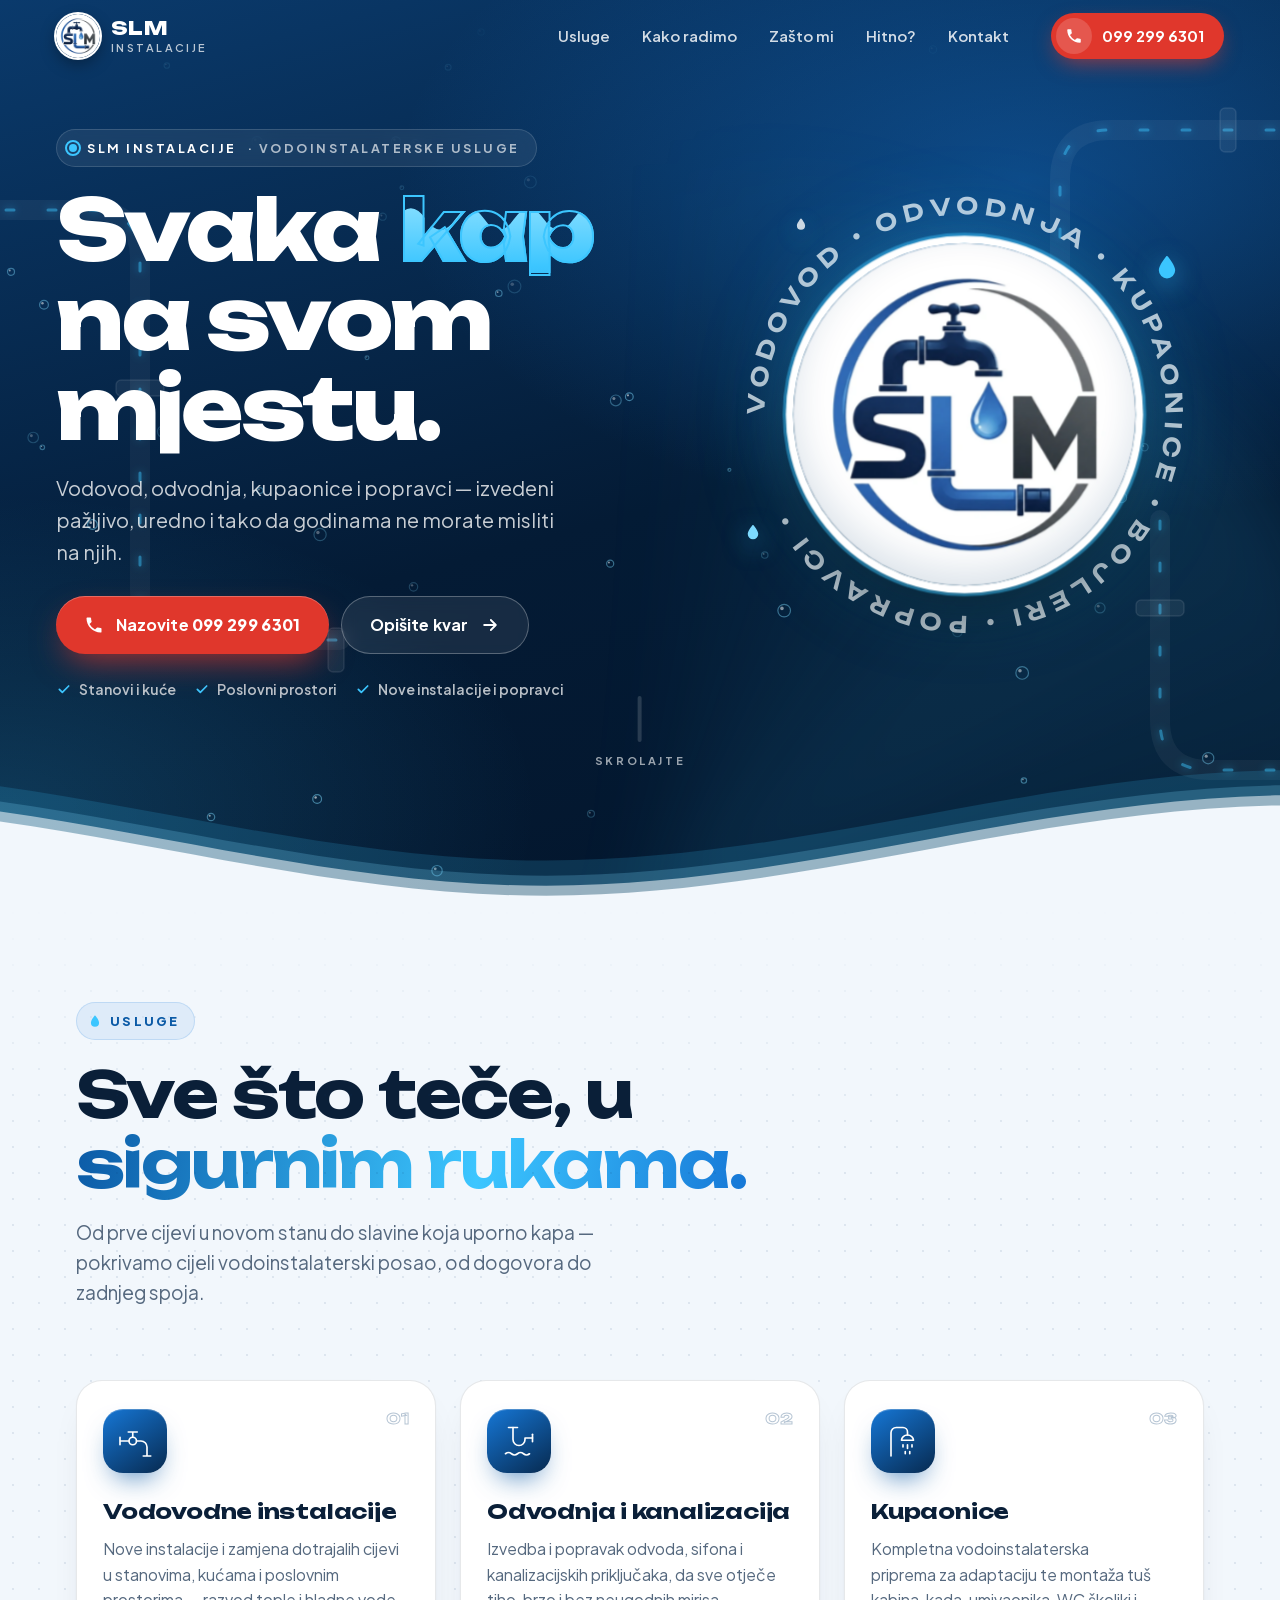
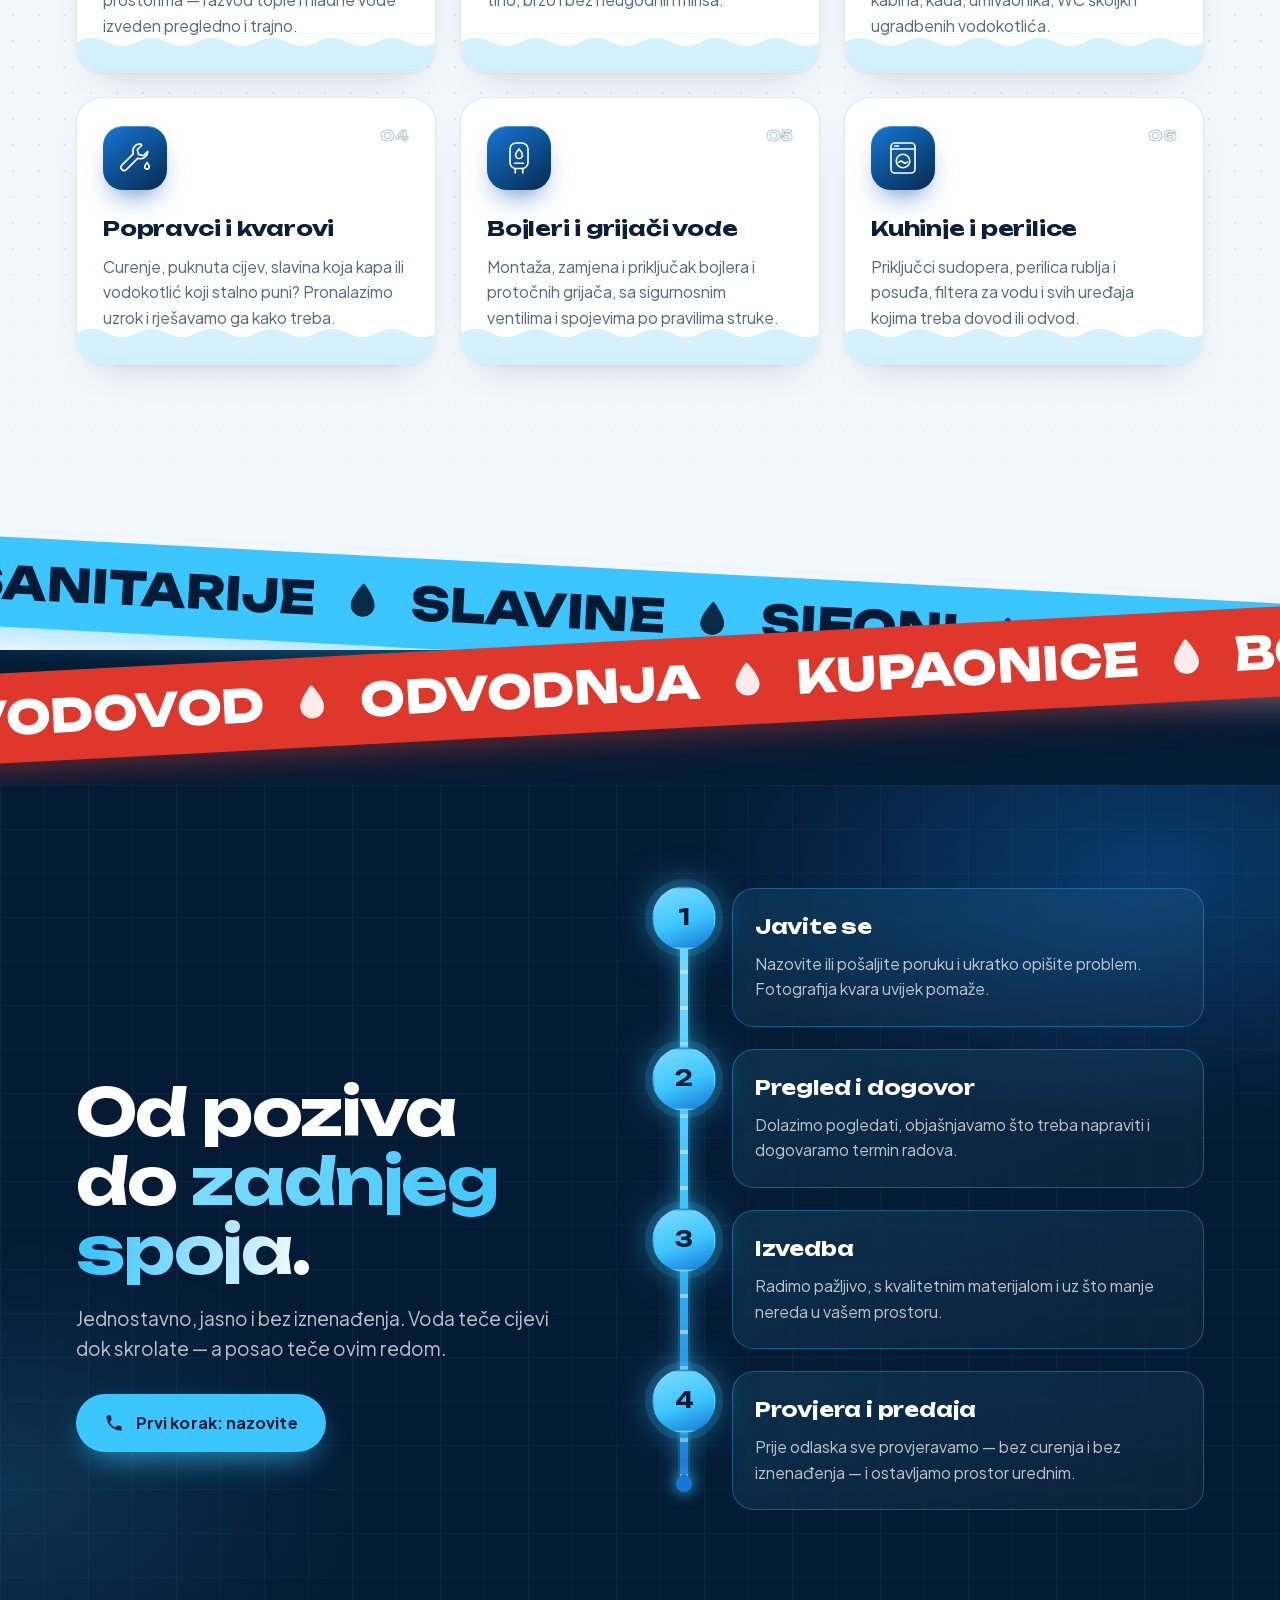
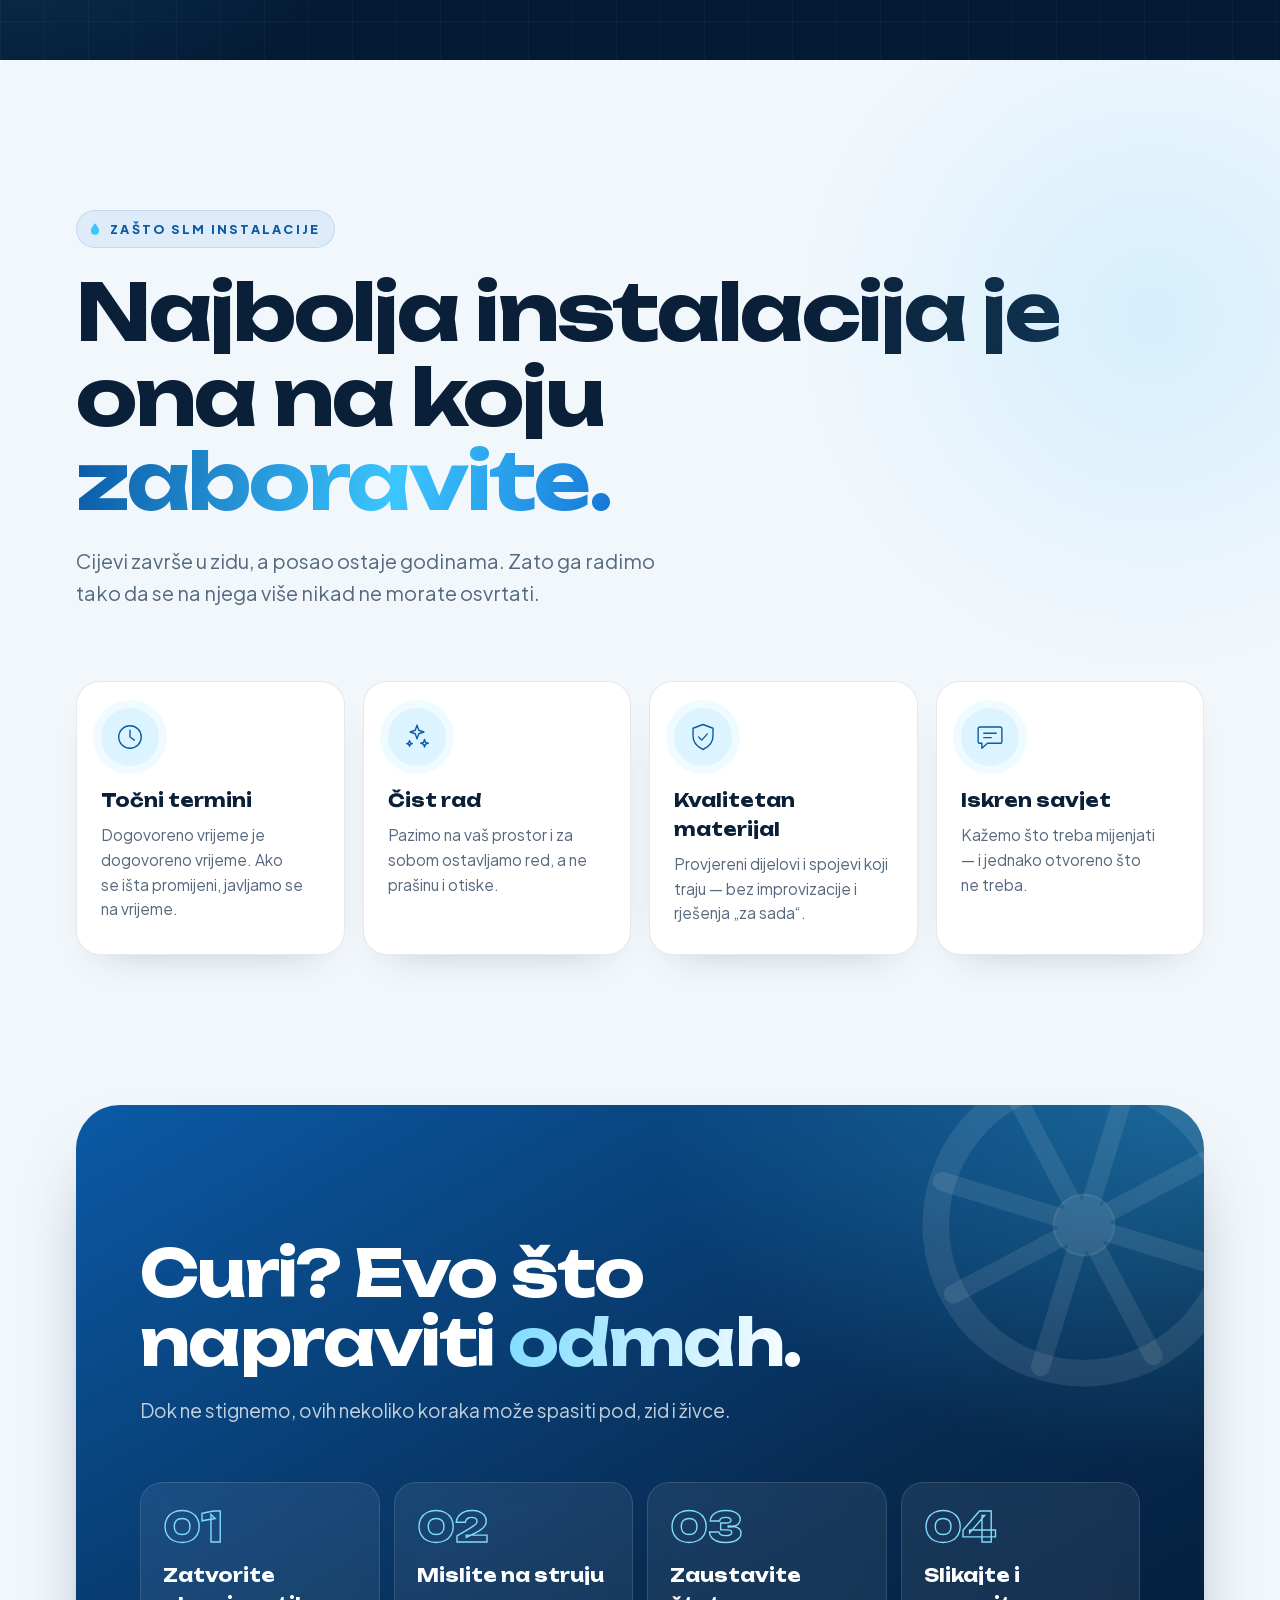
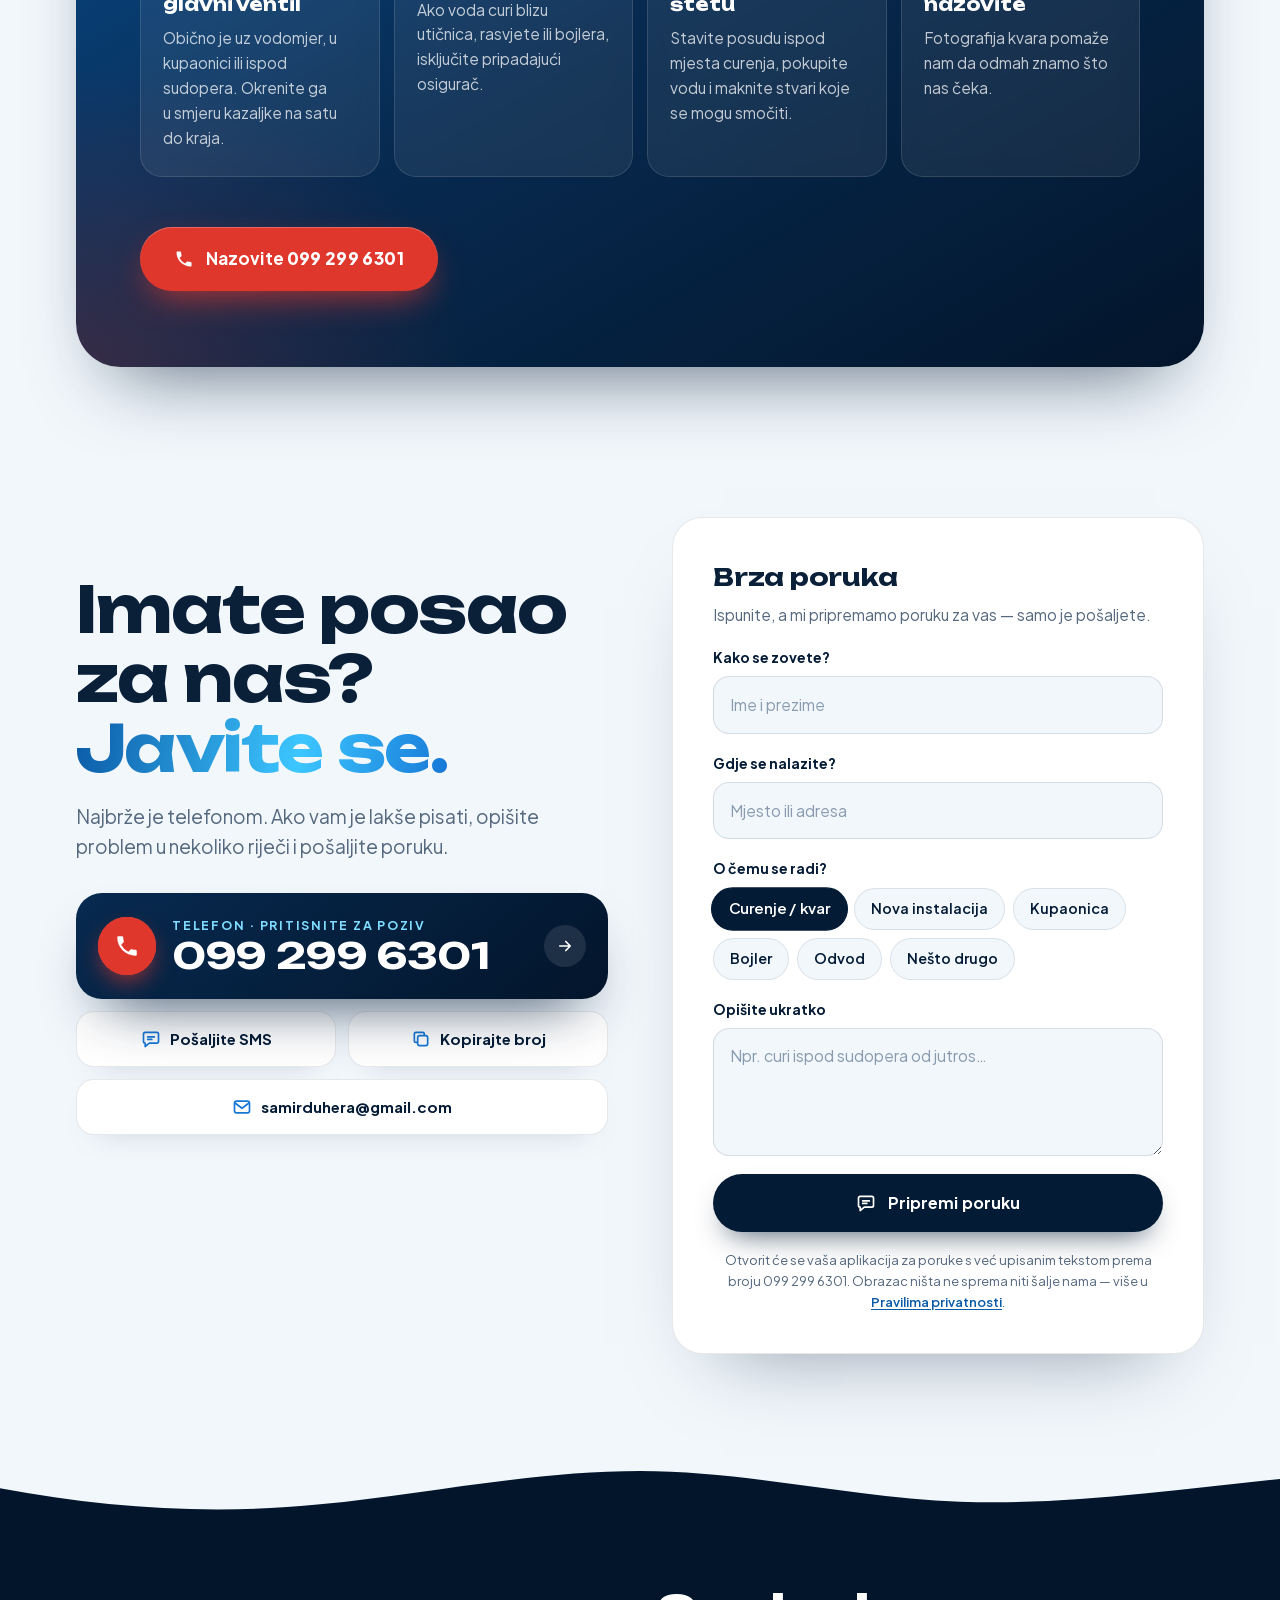
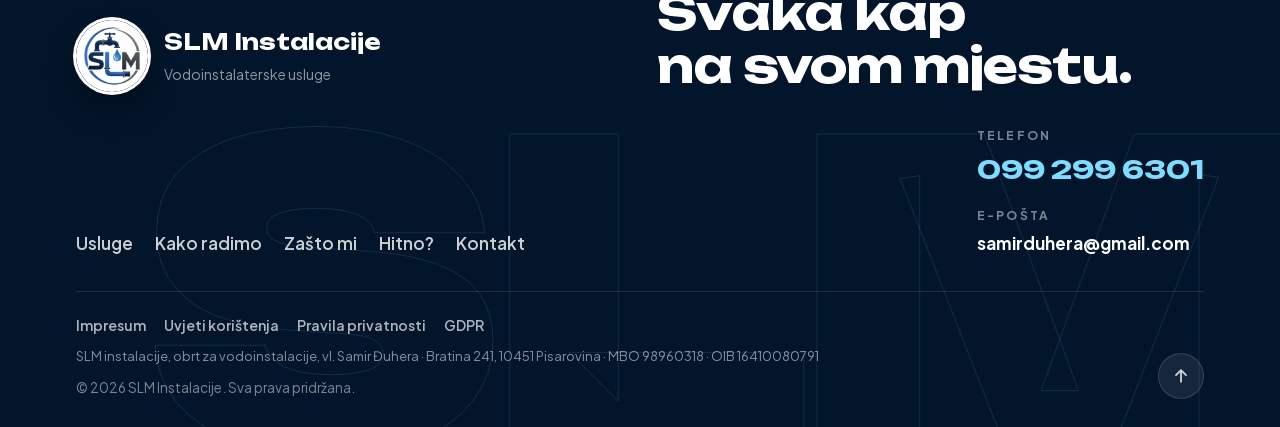
==== commit 3b6cbe6b: "Dodani OIB i e-pošta (impresum, pravne stranice, kontakt, podnožje) Co-Authored-By: Claude Opus 5.5 " ====
--- a/index.html
+++ b/index.html
@@ -70,6 +70,8 @@
         "description": "Vodoinstalaterske usluge: vodovodne instalacije, odvodnja i kanalizacija, kupaonice, bojleri, priključci kuhinja i perilica te popravci curenja i kvarova.",
         "url": "https://www.slminstalacije.com/",
         "telephone": "+385992996301",
+        "email": "samirduhera@gmail.com",
+        "taxID": "16410080791",
         "logo": "https://www.slminstalacije.com/img/logo.png",
         "image": "https://www.slminstalacije.com/og-image.jpg",
         "knowsLanguage": "hr"
@@ -88,6 +90,7 @@
     <symbol id="i-arrow" viewBox="0 0 24 24"><path fill="none" stroke="currentColor" stroke-width="2.2" stroke-linecap="round" stroke-linejoin="round" d="M5 12h14M13 6l6 6-6 6"/></symbol>
     <symbol id="i-drop" viewBox="0 0 24 24"><path fill="currentColor" d="M12 2.5c-.3 0-.6.15-.8.4C9.4 5.2 5 11 5 14.8A7 7 0 0 0 19 14.8C19 11 14.6 5.2 12.8 2.9a1 1 0 0 0-.8-.4z"/></symbol>
     <symbol id="i-check" viewBox="0 0 24 24"><path fill="none" stroke="currentColor" stroke-width="2.6" stroke-linecap="round" stroke-linejoin="round" d="M5 12.5l4.5 4.5L19 7.5"/></symbol>
+    <symbol id="i-mail" viewBox="0 0 24 24"><g fill="none" stroke="currentColor" stroke-width="2" stroke-linecap="round" stroke-linejoin="round"><rect x="3" y="5" width="18" height="14" rx="2.5"/><path d="M4 7.5l8 6 8-6"/></g></symbol>
     <symbol id="i-up" viewBox="0 0 24 24"><path fill="none" stroke="currentColor" stroke-width="2.2" stroke-linecap="round" stroke-linejoin="round" d="M12 19V5M6 11l6-6 6 6"/></symbol>
   </svg>
 
@@ -514,6 +517,9 @@
             <button class="mini-btn" type="button" data-copy="099 299 6301">
               <svg><use href="#i-copy"/></svg><span>Kopirajte broj</span>
             </button>
+            <a class="mini-btn mini-btn--wide" href="mailto:samirduhera@gmail.com">
+              <svg><use href="#i-mail"/></svg><span>samirduhera@gmail.com</span>
+            </a>
           </div>
         </div>
 
@@ -583,6 +589,8 @@
         <div class="footer__contact">
           <span>Telefon</span>
           <a href="tel:+385992996301">099 299 6301</a>
+          <span class="footer__contact-sub">E-pošta</span>
+          <a class="footer__mail" href="mailto:samirduhera@gmail.com">samirduhera@gmail.com</a>
         </div>
       </div>
       <div class="footer__bottom">
@@ -593,7 +601,7 @@
             <a href="pravila-privatnosti/">Pravila privatnosti</a>
             <a href="gdpr/">GDPR</a>
           </nav>
-          <p class="footer__company">SLM instalacije, obrt za vodoinstalacije, vl. Samir Đuhera · Bratina 241, 10451 Pisarovina · MBO 98960318</p>
+          <p class="footer__company">SLM instalacije, obrt za vodoinstalacije, vl. Samir Đuhera · Bratina 241, 10451 Pisarovina · MBO 98960318 · OIB 16410080791</p>
           <span>© <span data-year>2026</span> SLM Instalacije. Sva prava pridržana.</span>
         </div>
         <a href="#pocetna" class="footer__top" aria-label="Natrag na vrh"><svg><use href="#i-up"/></svg></a>
--- a/css/style.css
+++ b/css/style.css
@@ -1145,3 +1145,10 @@
 .footer__bottom { align-items: flex-end; opacity: 1; }
 .footer__legal-wrap > span { opacity: .6; }
 .quick__note a { color: var(--blue-600); font-weight: 600; text-decoration: underline; text-underline-offset: 2px; }
+
+/* E-pošta u kontaktu i podnožju */
+.mini-btn--wide { grid-column: 1 / -1; }
+.mini-btn--wide span { overflow-wrap: anywhere; }
+.footer__contact .footer__contact-sub { margin-top: 16px; }
+.footer__contact a.footer__mail { font-family: var(--f-body); font-size: 17px; font-weight: 700; color: #fff; overflow-wrap: anywhere; transition: color .3s ease; }
+.footer__contact a.footer__mail:hover { color: var(--aqua-300); }
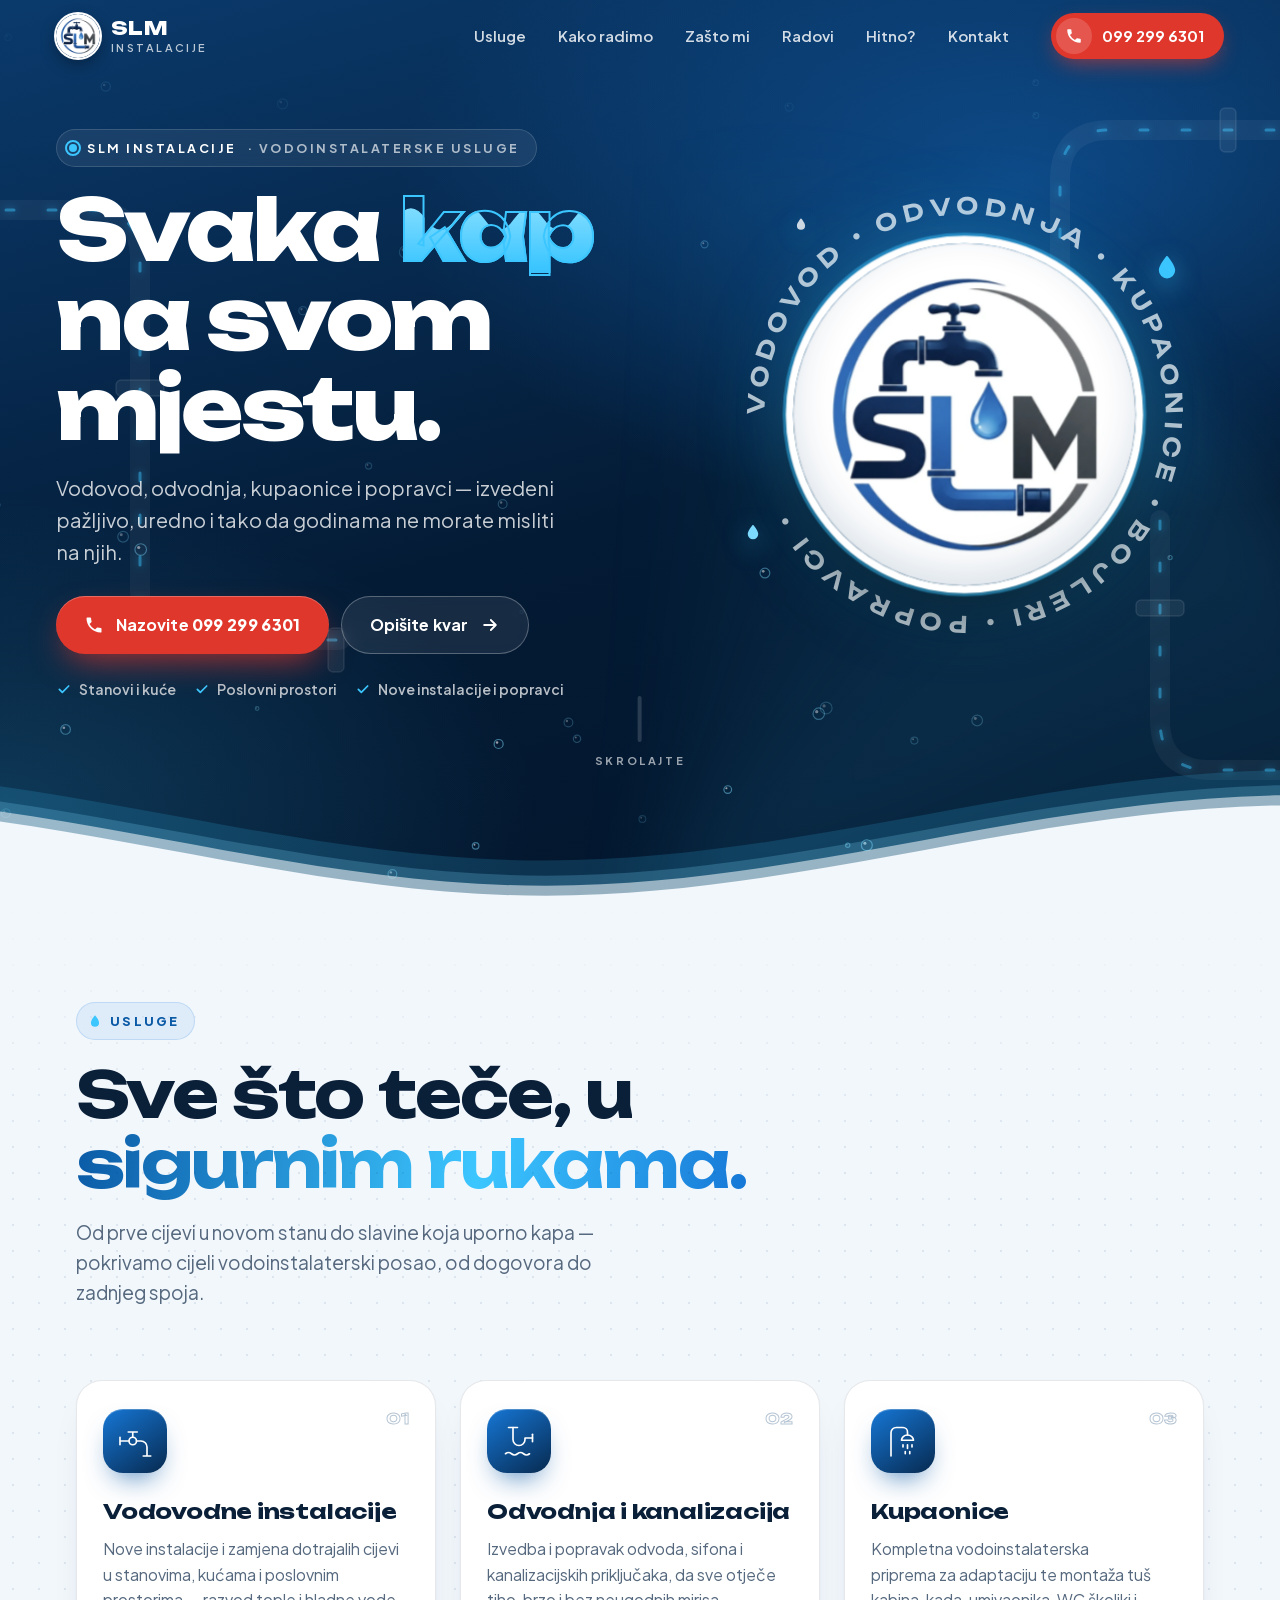
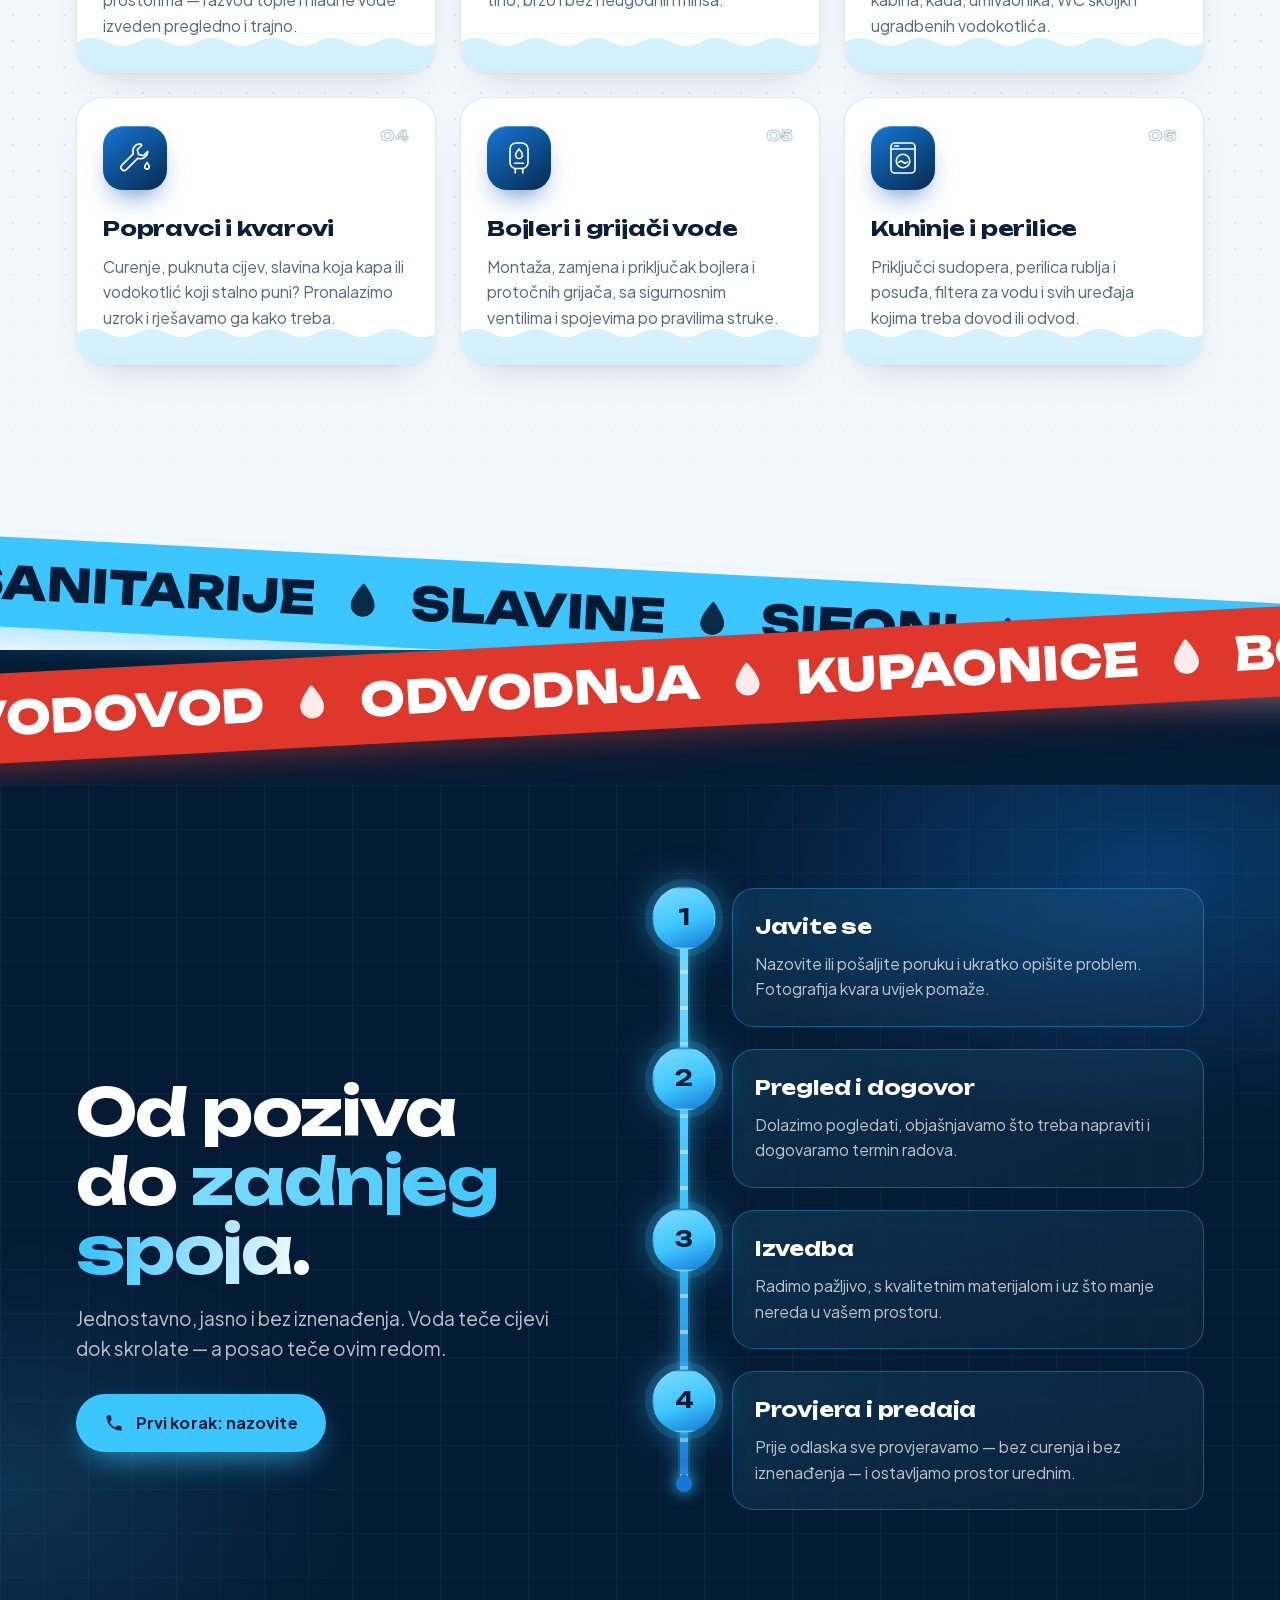
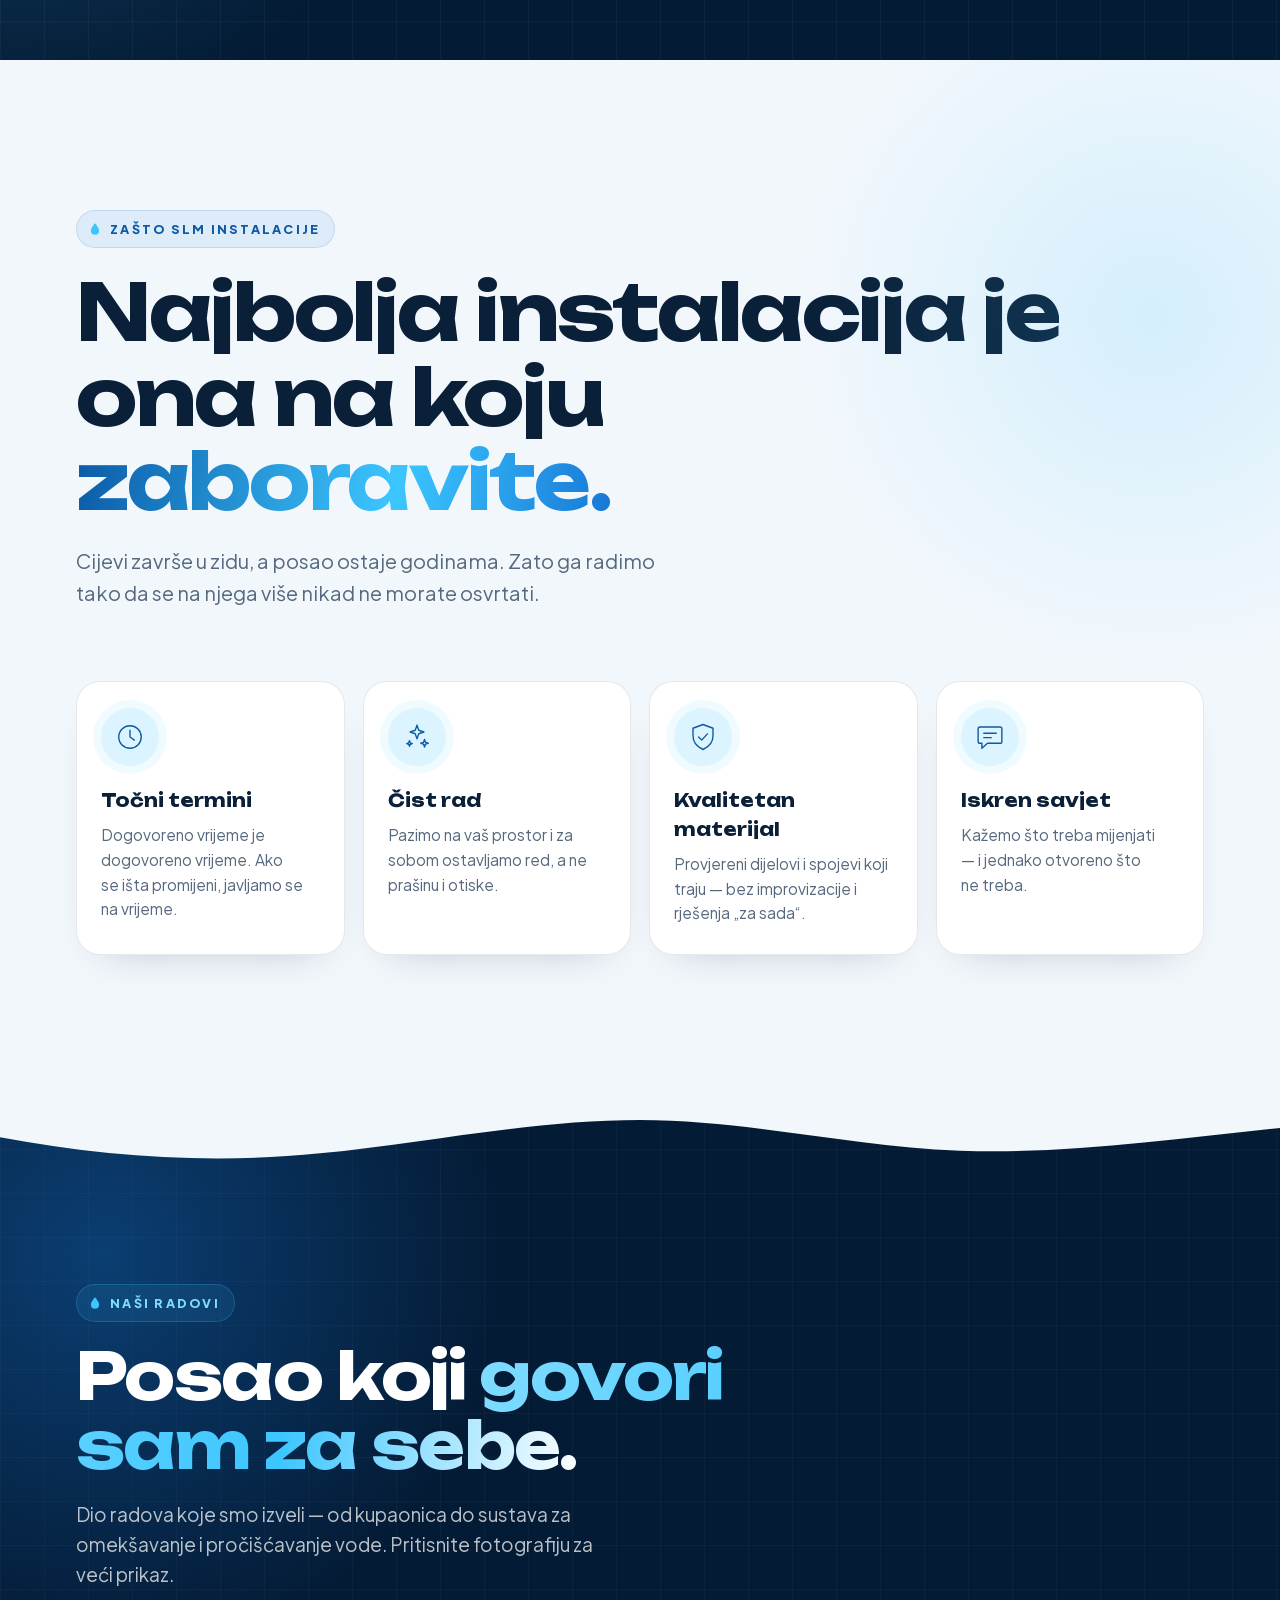
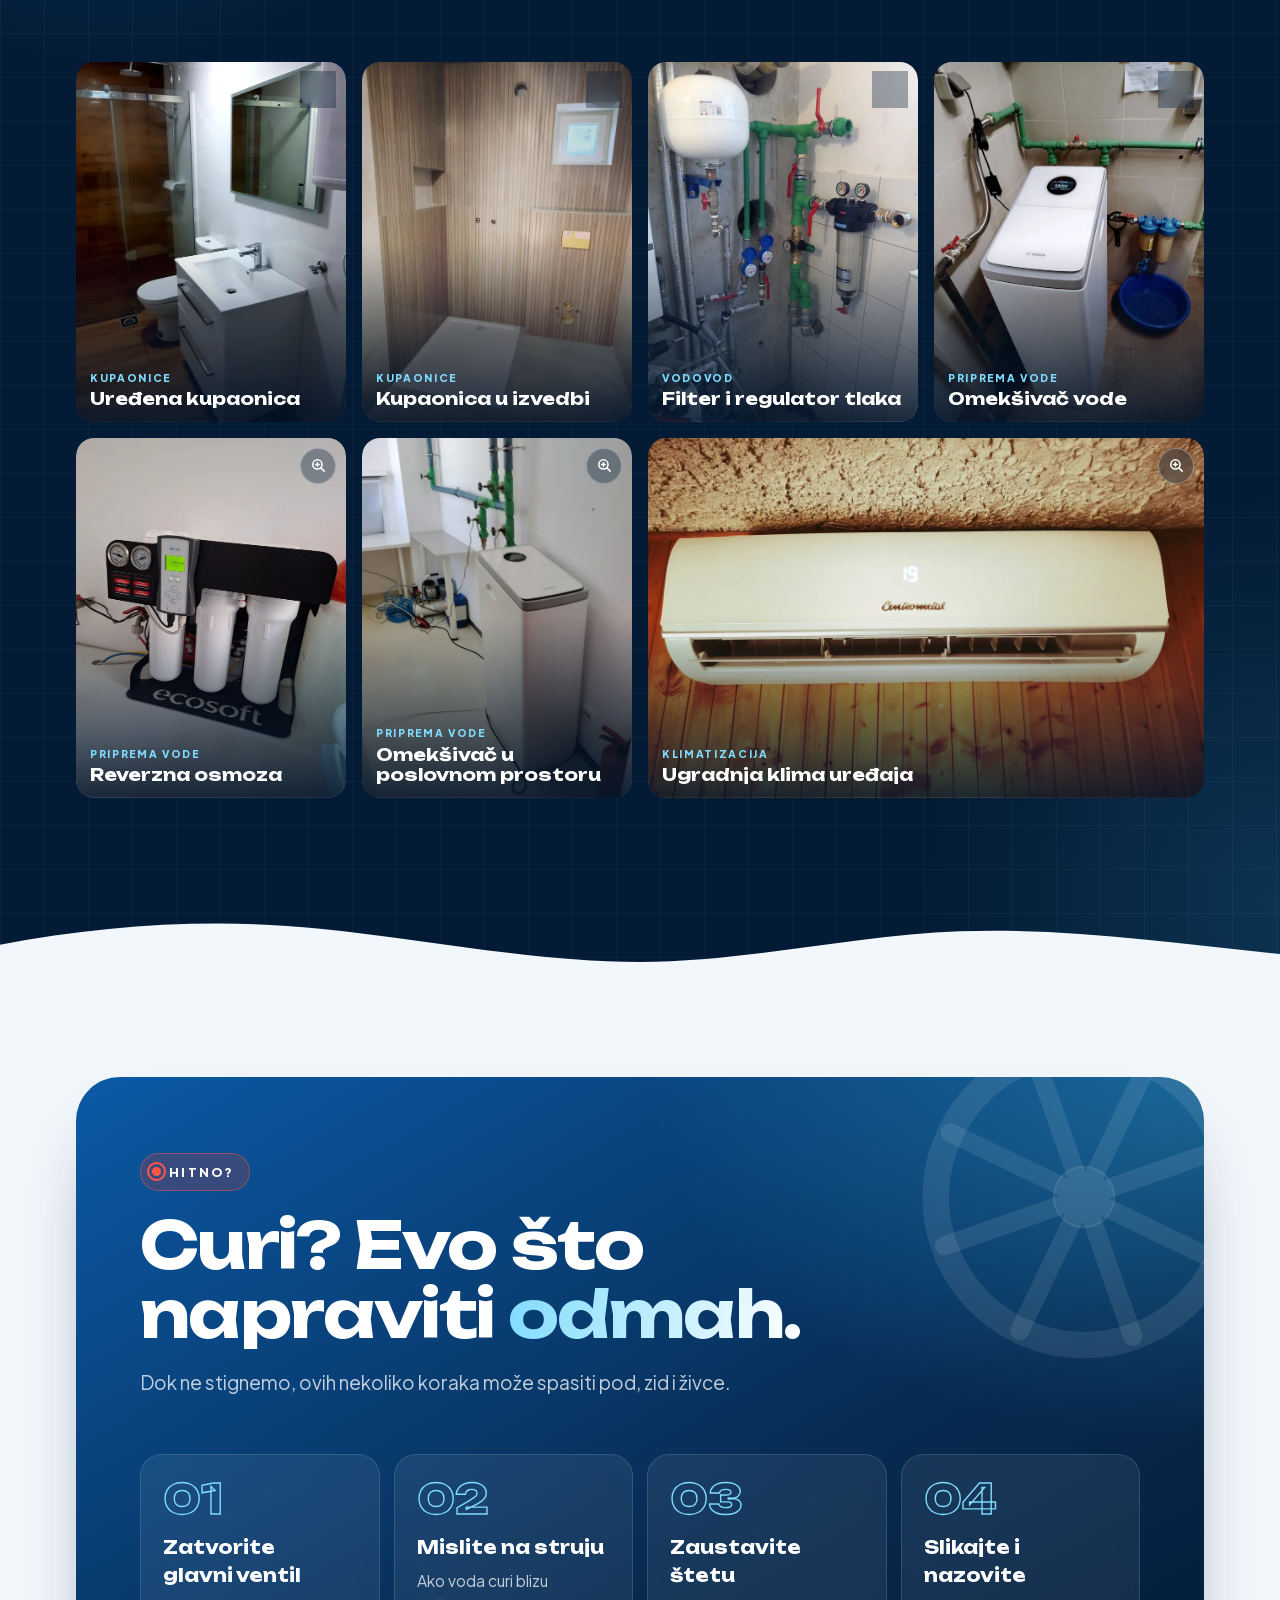
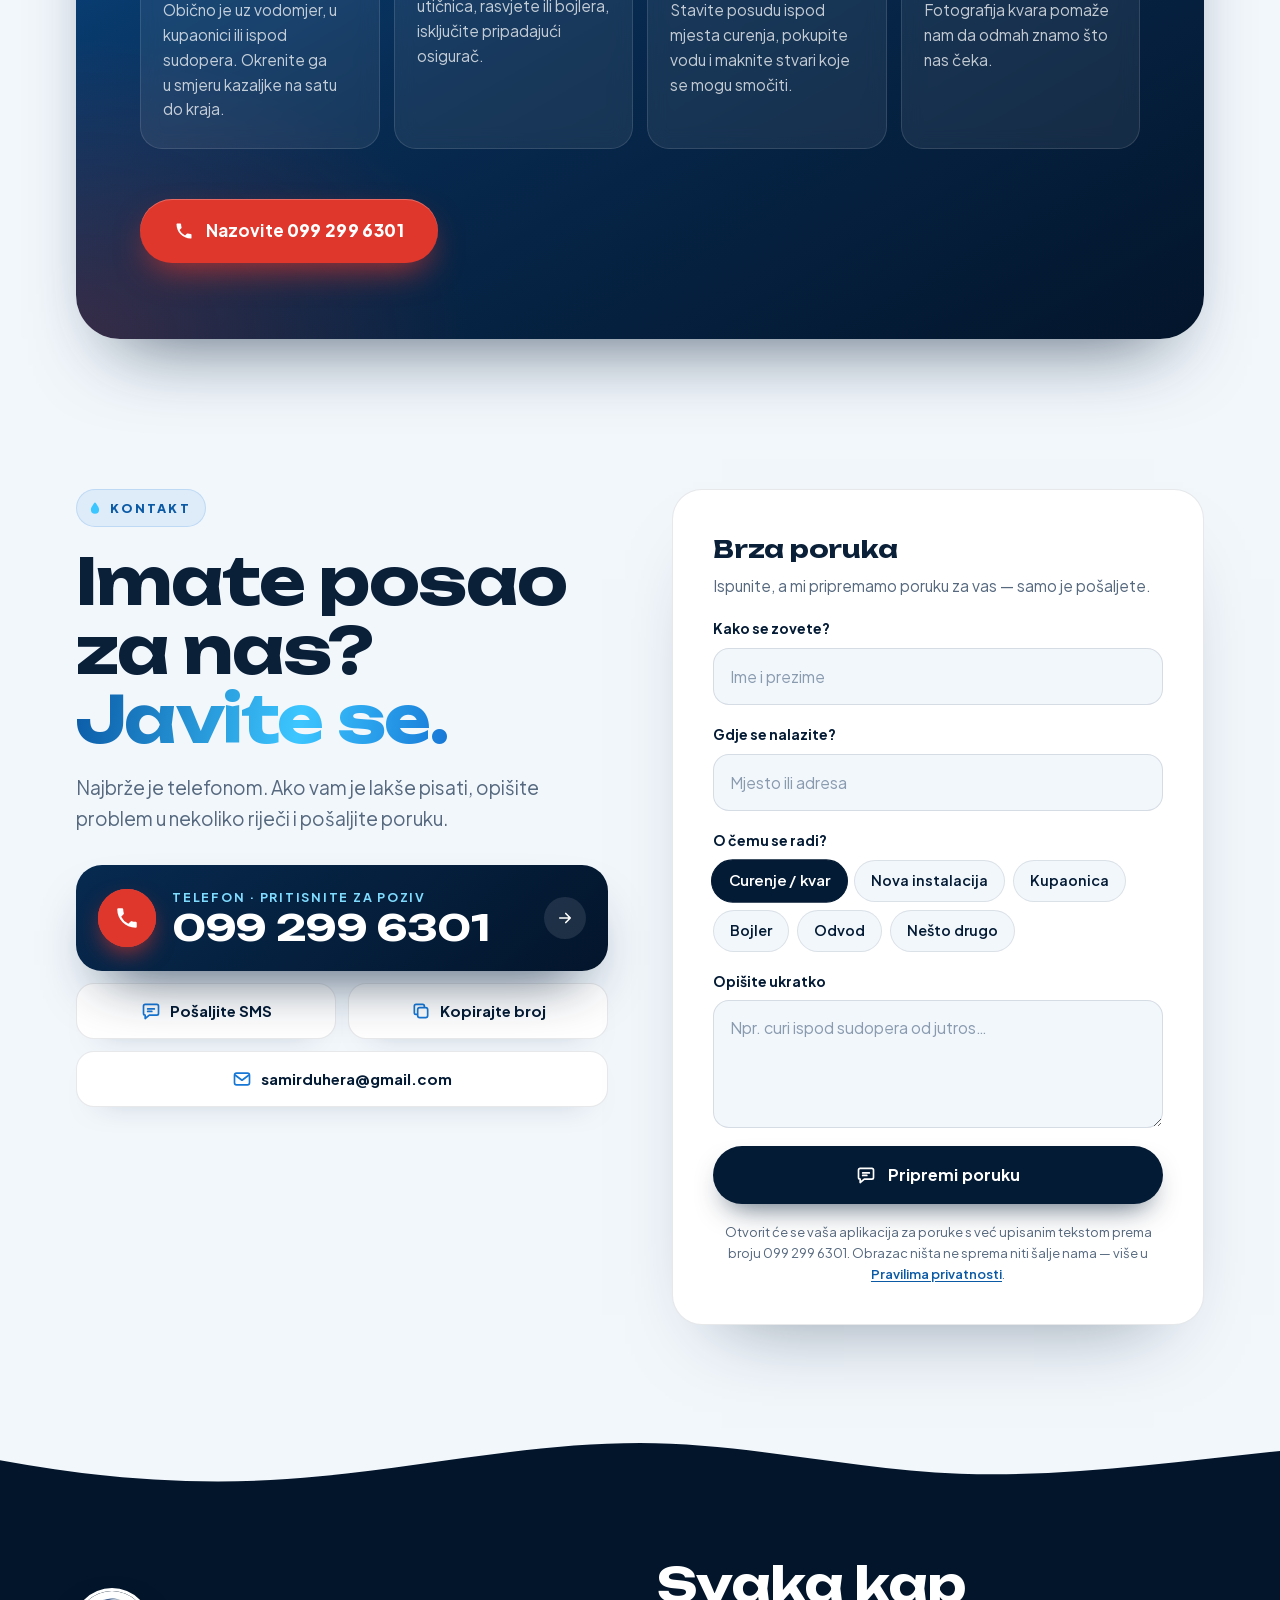
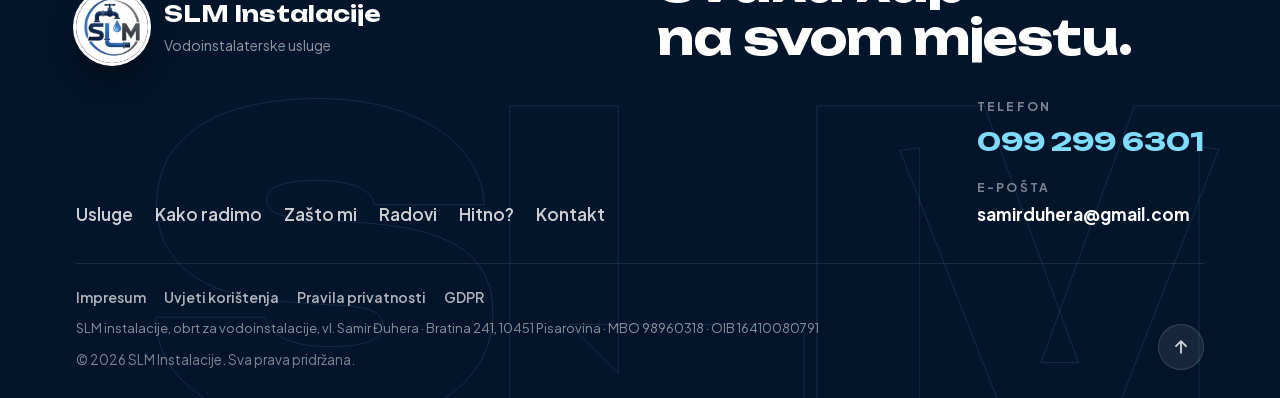
==== commit 8e9d741f: "Galerija Naši radovi: 7 fotografija izvedenih radova s pregledom preko cijelog ekrana Co-Authored-By" ====
--- a/index.html
+++ b/index.html
@@ -91,6 +91,10 @@
     <symbol id="i-drop" viewBox="0 0 24 24"><path fill="currentColor" d="M12 2.5c-.3 0-.6.15-.8.4C9.4 5.2 5 11 5 14.8A7 7 0 0 0 19 14.8C19 11 14.6 5.2 12.8 2.9a1 1 0 0 0-.8-.4z"/></symbol>
     <symbol id="i-check" viewBox="0 0 24 24"><path fill="none" stroke="currentColor" stroke-width="2.6" stroke-linecap="round" stroke-linejoin="round" d="M5 12.5l4.5 4.5L19 7.5"/></symbol>
     <symbol id="i-mail" viewBox="0 0 24 24"><g fill="none" stroke="currentColor" stroke-width="2" stroke-linecap="round" stroke-linejoin="round"><rect x="3" y="5" width="18" height="14" rx="2.5"/><path d="M4 7.5l8 6 8-6"/></g></symbol>
+    <symbol id="i-zoom" viewBox="0 0 24 24"><g fill="none" stroke="currentColor" stroke-width="2.2" stroke-linecap="round"><circle cx="10.5" cy="10.5" r="6.5"/><path d="M15.5 15.5L20 20M10.5 8v5M8 10.5h5"/></g></symbol>
+    <symbol id="i-close" viewBox="0 0 24 24"><path fill="none" stroke="currentColor" stroke-width="2.4" stroke-linecap="round" d="M6 6l12 12M18 6L6 18"/></symbol>
+    <symbol id="i-chev-left" viewBox="0 0 24 24"><path fill="none" stroke="currentColor" stroke-width="2.4" stroke-linecap="round" stroke-linejoin="round" d="M15 5l-7 7 7 7"/></symbol>
+    <symbol id="i-chev-right" viewBox="0 0 24 24"><path fill="none" stroke="currentColor" stroke-width="2.4" stroke-linecap="round" stroke-linejoin="round" d="M9 5l7 7-7 7"/></symbol>
     <symbol id="i-up" viewBox="0 0 24 24"><path fill="none" stroke="currentColor" stroke-width="2.2" stroke-linecap="round" stroke-linejoin="round" d="M12 19V5M6 11l6-6 6 6"/></symbol>
   </svg>
 
@@ -119,6 +123,7 @@
         <a href="#usluge">Usluge</a>
         <a href="#kako-radimo">Kako radimo</a>
         <a href="#zasto-mi">Zašto mi</a>
+        <a href="#radovi">Radovi</a>
         <a href="#hitno">Hitno?</a>
         <a href="#kontakt">Kontakt</a>
       </nav>
@@ -141,10 +146,11 @@
       <a href="#usluge" style="--i:0"><small>01</small>Usluge</a>
       <a href="#kako-radimo" style="--i:1"><small>02</small>Kako radimo</a>
       <a href="#zasto-mi" style="--i:2"><small>03</small>Zašto mi</a>
-      <a href="#hitno" style="--i:3"><small>04</small>Hitno?</a>
-      <a href="#kontakt" style="--i:4"><small>05</small>Kontakt</a>
+      <a href="#radovi" style="--i:3"><small>04</small>Radovi</a>
+      <a href="#hitno" style="--i:4"><small>05</small>Hitno?</a>
+      <a href="#kontakt" style="--i:5"><small>06</small>Kontakt</a>
     </nav>
-    <div class="menu__foot" style="--i:5">
+    <div class="menu__foot" style="--i:6">
       <span>Nazovite nas</span>
       <a href="tel:+385992996301">099 299 6301</a>
     </div>
@@ -444,6 +450,72 @@
       </div>
     </section>
 
+    <!-- NAŠI RADOVI -->
+    <section class="works section" id="radovi">
+      <svg class="works__wave works__wave--top" viewBox="0 0 1440 90" preserveAspectRatio="none" aria-hidden="true"><path d="M0 40c120-30 240-40 360-24s240 50 360 50 240-40 360-46 240 18 360 34v36H0z"/></svg>
+      <div class="works__bg" aria-hidden="true"></div>
+      <div class="container">
+        <header class="section-head section-head--light">
+          <span class="kicker reveal"><svg><use href="#i-drop"/></svg>Naši radovi</span>
+          <h2 class="reveal" data-split>Posao koji <em>govori sam za sebe.</em></h2>
+          <p class="reveal" style="--d:2">Dio radova koje smo izveli — od kupaonica do sustava za omekšavanje i pročišćavanje vode. Pritisnite fotografiju za veći prikaz.</p>
+        </header>
+
+        <ul class="works__grid">
+          <li class="shot reveal" style="--d:0">
+            <button class="shot__btn" type="button" data-full="img/radovi/kupaonica-tus-kabina-1600.webp" data-title="Uređena kupaonica" data-desc="Kompletna vodoinstalaterska izvedba kupaonice: tuš kabina s kliznim staklom, umivaonik s ormarićem, WC i bojler.">
+              <img src="img/radovi/kupaonica-tus-kabina-640.webp" srcset="img/radovi/kupaonica-tus-kabina-640.webp 640w, img/radovi/kupaonica-tus-kabina-1600.webp 1200w" sizes="(min-width: 1000px) 25vw, 50vw" width="640" height="853" alt="Uređena kupaonica s tuš kabinom, umivaonikom s ormarićem i WC školjkom" loading="lazy" decoding="async">
+              <span class="shot__cap"><small>Kupaonice</small><strong>Uređena kupaonica</strong></span>
+              <span class="shot__zoom" aria-hidden="true"><svg><use href="#i-zoom"/></svg></span>
+            </button>
+          </li>
+          <li class="shot reveal" style="--d:1">
+            <button class="shot__btn" type="button" data-full="img/radovi/kupaonica-u-izvedbi-1600.webp" data-title="Kupaonica u izvedbi" data-desc="Ugrađena tuš kada i podžbukni vodokotlić, a priključci za armature spremni su za završnu montažu.">
+              <img src="img/radovi/kupaonica-u-izvedbi-640.webp" srcset="img/radovi/kupaonica-u-izvedbi-640.webp 640w, img/radovi/kupaonica-u-izvedbi-1600.webp 1200w" sizes="(min-width: 1000px) 25vw, 50vw" width="640" height="853" alt="Kupaonica u izvedbi s ugrađenom tuš kadom, podžbuknim vodokotlićem i pripremljenim priključcima" loading="lazy" decoding="async">
+              <span class="shot__cap"><small>Kupaonice</small><strong>Kupaonica u izvedbi</strong></span>
+              <span class="shot__zoom" aria-hidden="true"><svg><use href="#i-zoom"/></svg></span>
+            </button>
+          </li>
+          <li class="shot reveal" style="--d:2">
+            <button class="shot__btn" type="button" data-full="img/radovi/filter-regulator-tlaka-1600.webp" data-title="Filter i regulator tlaka" data-desc="Novi razvod uz vodomjere s mehaničkim filtrom, regulatorom tlaka, ekspanzijskom posudom i zapornim ventilima.">
+              <img src="img/radovi/filter-regulator-tlaka-640.webp" srcset="img/radovi/filter-regulator-tlaka-640.webp 640w, img/radovi/filter-regulator-tlaka-1600.webp 1200w" sizes="(min-width: 1000px) 25vw, 50vw" width="640" height="853" alt="Vodovodni razvod s vodomjerima, mehaničkim filtrom, regulatorom tlaka i ekspanzijskom posudom" loading="lazy" decoding="async">
+              <span class="shot__cap"><small>Vodovod</small><strong>Filter i regulator tlaka</strong></span>
+              <span class="shot__zoom" aria-hidden="true"><svg><use href="#i-zoom"/></svg></span>
+            </button>
+          </li>
+          <li class="shot reveal" style="--d:3">
+            <button class="shot__btn" type="button" data-full="img/radovi/omeksivac-vode-bosch-1600.webp" data-title="Omekšivač vode" data-desc="Ugradnja omekšivača vode s dvostrukim predfiltrom na novi razvod od PPR cijevi.">
+              <img src="img/radovi/omeksivac-vode-bosch-640.webp" srcset="img/radovi/omeksivac-vode-bosch-640.webp 640w, img/radovi/omeksivac-vode-bosch-1600.webp 1200w" sizes="(min-width: 1000px) 25vw, 50vw" width="640" height="853" alt="Omekšivač vode ugrađen na PPR razvod s dvostrukim predfiltrom" loading="lazy" decoding="async">
+              <span class="shot__cap"><small>Priprema vode</small><strong>Omekšivač vode</strong></span>
+              <span class="shot__zoom" aria-hidden="true"><svg><use href="#i-zoom"/></svg></span>
+            </button>
+          </li>
+          <li class="shot reveal" style="--d:4">
+            <button class="shot__btn" type="button" data-full="img/radovi/reverzna-osmoza-1600.webp" data-title="Reverzna osmoza" data-desc="Uređaj za pročišćavanje vode reverznom osmozom s manometrima i mjeračem vodljivosti.">
+              <img src="img/radovi/reverzna-osmoza-640.webp" srcset="img/radovi/reverzna-osmoza-640.webp 640w, img/radovi/reverzna-osmoza-1600.webp 1200w" sizes="(min-width: 1000px) 25vw, 50vw" width="640" height="853" alt="Uređaj za pročišćavanje vode reverznom osmozom s mjeračem vodljivosti" loading="lazy" decoding="async">
+              <span class="shot__cap"><small>Priprema vode</small><strong>Reverzna osmoza</strong></span>
+              <span class="shot__zoom" aria-hidden="true"><svg><use href="#i-zoom"/></svg></span>
+            </button>
+          </li>
+          <li class="shot reveal" style="--d:5">
+            <button class="shot__btn" type="button" data-full="img/radovi/omeksivac-poslovni-prostor-1600.webp" data-title="Omekšivač u poslovnom prostoru" data-desc="Omekšivač vode s izoliranim razvodom i zapornim ventilima u poslovnom prostoru.">
+              <img src="img/radovi/omeksivac-poslovni-prostor-640.webp" srcset="img/radovi/omeksivac-poslovni-prostor-640.webp 640w, img/radovi/omeksivac-poslovni-prostor-1600.webp 1200w" sizes="(min-width: 1000px) 25vw, 50vw" width="640" height="853" alt="Omekšivač vode s izoliranim cijevima i zapornim ventilima u poslovnom prostoru" loading="lazy" decoding="async">
+              <span class="shot__cap"><small>Priprema vode</small><strong>Omekšivač u poslovnom prostoru</strong></span>
+              <span class="shot__zoom" aria-hidden="true"><svg><use href="#i-zoom"/></svg></span>
+            </button>
+          </li>
+          <li class="shot shot--wide reveal" style="--d:6">
+            <button class="shot__btn" type="button" data-full="img/radovi/klima-uredaj-1600.webp" data-title="Ugradnja klima uređaja" data-desc="Ugradnja zidne unutarnje jedinice klima uređaja.">
+              <img src="img/radovi/klima-uredaj-640.webp" srcset="img/radovi/klima-uredaj-640.webp 1200w, img/radovi/klima-uredaj-1600.webp 1600w" sizes="(min-width: 1000px) 50vw, 100vw" width="1200" height="900" alt="Zidna unutarnja jedinica klima uređaja ugrađena ispod stropa" loading="lazy" decoding="async">
+              <span class="shot__cap"><small>Klimatizacija</small><strong>Ugradnja klima uređaja</strong></span>
+              <span class="shot__zoom" aria-hidden="true"><svg><use href="#i-zoom"/></svg></span>
+            </button>
+          </li>
+        </ul>
+      </div>
+      <svg class="works__wave works__wave--bottom" viewBox="0 0 1440 90" preserveAspectRatio="none" aria-hidden="true"><path d="M0 40c120-30 240-40 360-24s240 50 360 50 240-40 360-46 240 18 360 34v36H0z"/></svg>
+    </section>
+
     <!-- HITNO -->
     <section class="urgent section" id="hitno">
       <div class="container">
@@ -583,6 +655,7 @@
           <a href="#usluge">Usluge</a>
           <a href="#kako-radimo">Kako radimo</a>
           <a href="#zasto-mi">Zašto mi</a>
+          <a href="#radovi">Radovi</a>
           <a href="#hitno">Hitno?</a>
           <a href="#kontakt">Kontakt</a>
         </nav>
@@ -616,6 +689,21 @@
     <a href="sms:+385992996301" class="dock__msg"><svg><use href="#i-msg"/></svg><span>Poruka</span></a>
   </div>
 
+  <!-- Pregled fotografija -->
+  <div class="lightbox" role="dialog" aria-modal="true" aria-label="Fotografija izvedenog rada" hidden>
+    <button class="lightbox__close" type="button" aria-label="Zatvori"><svg><use href="#i-close"/></svg></button>
+    <button class="lightbox__nav lightbox__nav--prev" type="button" aria-label="Prethodna fotografija"><svg><use href="#i-chev-left"/></svg></button>
+    <figure class="lightbox__figure">
+      <img class="lightbox__img" alt="">
+      <figcaption class="lightbox__cap">
+        <span class="lightbox__count"></span>
+        <strong class="lightbox__title"></strong>
+        <span class="lightbox__desc"></span>
+      </figcaption>
+    </figure>
+    <button class="lightbox__nav lightbox__nav--next" type="button" aria-label="Sljedeća fotografija"><svg><use href="#i-chev-right"/></svg></button>
+  </div>
+
   <div class="toast" role="status" aria-live="polite"></div>
 
   <script src="js/main.js" defer></script>
--- a/css/style.css
+++ b/css/style.css
@@ -1152,3 +1152,103 @@
 .footer__contact .footer__contact-sub { margin-top: 16px; }
 .footer__contact a.footer__mail { font-family: var(--f-body); font-size: 17px; font-weight: 700; color: #fff; overflow-wrap: anywhere; transition: color .3s ease; }
 .footer__contact a.footer__mail:hover { color: var(--aqua-300); }
+
+/* =========================================================
+   NAŠI RADOVI
+   ========================================================= */
+.works { color: #fff; background: var(--navy-900); overflow: hidden; padding: clamp(110px, 14vw, 180px) 0 clamp(120px, 14vw, 190px); }
+.works__bg {
+  position: absolute; inset: 0; pointer-events: none;
+  background:
+    radial-gradient(45% 40% at 8% 10%, rgba(22, 119, 214, .38), transparent 70%),
+    radial-gradient(40% 40% at 100% 95%, rgba(60, 198, 255, .14), transparent 70%),
+    linear-gradient(rgba(255, 255, 255, .03) 1px, transparent 1px) 0 0 / 44px 44px,
+    linear-gradient(90deg, rgba(255, 255, 255, .03) 1px, transparent 1px) 0 0 / 44px 44px;
+}
+.works__wave { position: absolute; left: 0; right: 0; width: 100%; height: 60px; fill: var(--paper); z-index: 1; pointer-events: none; }
+.works__wave--top { top: -1px; transform: scaleY(-1); }
+.works__wave--bottom { bottom: -1px; }
+.works .container { position: relative; z-index: 2; }
+
+.works__grid { display: grid; grid-template-columns: repeat(2, minmax(0, 1fr)); gap: 10px; }
+@media (min-width: 700px) { .works__grid { gap: 14px; } }
+@media (min-width: 1000px) { .works__grid { grid-template-columns: repeat(4, minmax(0, 1fr)); gap: 16px; } }
+
+.shot { position: relative; aspect-ratio: 3 / 4; border-radius: 18px; }
+.shot--wide { grid-column: 1 / -1; aspect-ratio: 4 / 3; }
+@media (min-width: 1000px) { .shot--wide { grid-column: span 2; aspect-ratio: auto; } }
+.shot__btn { position: absolute; inset: 0; display: block; width: 100%; height: 100%; border-radius: inherit; overflow: hidden; cursor: zoom-in; text-align: left; background: var(--navy-800); }
+.shot__btn::after {
+  content: ""; position: absolute; inset: 0; pointer-events: none;
+  background: linear-gradient(180deg, transparent 50%, rgba(3, 21, 43, .88) 100%);
+}
+.shot img { width: 100%; height: 100%; object-fit: cover; transition: transform 1.2s var(--ease-out); }
+.shot__cap { position: absolute; left: 14px; right: 14px; bottom: 12px; z-index: 1; display: grid; gap: 3px; }
+.shot__cap small { font-size: 10.5px; font-weight: 800; letter-spacing: .16em; text-transform: uppercase; color: var(--aqua-300); }
+.shot__cap strong { font-family: var(--f-display); font-weight: 700; font-size: clamp(13.5px, 3.5vw, 17px); line-height: 1.2; color: #fff; }
+.shot__zoom {
+  position: absolute; top: 10px; right: 10px; z-index: 1;
+  width: 36px; height: 36px; border-radius: 50%;
+  display: grid; place-items: center; color: #fff;
+  background: rgba(4, 27, 53, .35); border: 1px solid rgba(255, 255, 255, .3);
+  -webkit-backdrop-filter: blur(8px); backdrop-filter: blur(8px);
+  transition: background .3s ease, color .3s ease, transform .5s var(--ease-back);
+}
+.shot__zoom svg { width: 17px; height: 17px; }
+
+/* otkrivanje: slika se "izlije" odozdo (clip-path je na gumbu, ne na promatranom elementu,
+   jer IntersectionObserver ne vidi potpuno odrezan element) */
+.js .shot.reveal { opacity: 1; transform: none; }
+.js .shot.reveal .shot__btn { clip-path: inset(100% 0 0 0 round 18px); transition: clip-path 1.3s var(--ease-out); transition-delay: calc(var(--d, 0) * 90ms); }
+.js .shot.reveal.is-in .shot__btn { clip-path: inset(0 0 0 0 round 18px); }
+.js .shot.reveal img { transform: scale(1.25); }
+.js .shot.reveal.is-in img { transform: scale(1); transition: transform 1.8s var(--ease-out) calc(var(--d, 0) * 90ms); }
+@media (hover: hover) {
+  .js .shot.reveal.is-in .shot__btn:hover img, .shot__btn:hover img { transform: scale(1.07); transition-delay: 0s; transition-duration: 1.2s; }
+  .shot__btn:hover .shot__zoom { background: var(--aqua-400); color: var(--navy-900); transform: scale(1.1); }
+}
+.urgent { padding-top: clamp(60px, 8vw, 100px); }
+
+/* ---------- Pregled fotografija (lightbox) ---------- */
+.lightbox {
+  position: fixed; inset: 0; z-index: 260;
+  display: grid; grid-template-columns: auto minmax(0, 1fr) auto; align-items: center; gap: 12px;
+  padding: calc(var(--safe-t) + 70px) 16px calc(var(--safe-b) + 20px);
+  background: rgba(3, 12, 26, .95);
+  -webkit-backdrop-filter: blur(8px); backdrop-filter: blur(8px);
+  opacity: 0; transition: opacity .35s ease;
+}
+.lightbox[hidden] { display: none; }
+.lightbox.is-open { opacity: 1; }
+.lightbox__figure { margin: 0; height: 100%; min-height: 0; display: flex; flex-direction: column; align-items: center; justify-content: center; gap: 16px; }
+.lightbox__img {
+  display: block; min-height: 0; max-width: 100%; max-height: calc(100% - 96px);
+  object-fit: contain; border-radius: 14px;
+  box-shadow: 0 30px 80px -20px rgba(0, 0, 0, .8);
+  opacity: 0; transform: scale(.97);
+  transition: opacity .35s ease, transform .6s var(--ease-out);
+}
+.lightbox.is-loaded .lightbox__img { opacity: 1; transform: none; }
+.lightbox__cap { display: grid; gap: 4px; max-width: 600px; text-align: center; color: #fff; }
+.lightbox__count { font-size: 12px; font-weight: 800; letter-spacing: .18em; color: var(--aqua-300); }
+.lightbox__title { font-family: var(--f-display); font-weight: 700; font-size: clamp(17px, 4.4vw, 22px); line-height: 1.2; }
+.lightbox__desc { font-size: 15px; line-height: 1.5; color: rgba(255, 255, 255, .72); }
+.lightbox__close, .lightbox__nav {
+  width: 48px; height: 48px; border-radius: 50%;
+  display: grid; place-items: center; color: #fff;
+  background: rgba(255, 255, 255, .1); border: 1px solid rgba(255, 255, 255, .18);
+  transition: background .3s ease, color .3s ease;
+}
+.lightbox__close svg, .lightbox__nav svg { width: 22px; height: 22px; }
+.lightbox__close { position: absolute; top: calc(var(--safe-t) + 14px); right: 16px; }
+@media (hover: hover) { .lightbox__close:hover, .lightbox__nav:hover { background: var(--aqua-400); color: var(--navy-900); } }
+@media (max-width: 699px) {
+  .lightbox { grid-template-columns: minmax(0, 1fr); padding-left: 12px; padding-right: 12px; }
+  .lightbox__figure { padding-bottom: 64px; }
+  .lightbox__nav { position: absolute; bottom: calc(var(--safe-b) + 16px); }
+  .lightbox__nav--prev { left: 16px; }
+  .lightbox__nav--next { right: 16px; }
+}
+
+/* uži desktop: 6 poveznica u zaglavlju */
+@media (min-width: 1040px) and (max-width: 1199px) { .nav a { padding: 10px 9px; font-size: 14.5px; } .nav a::after { left: 9px; right: 9px; } }
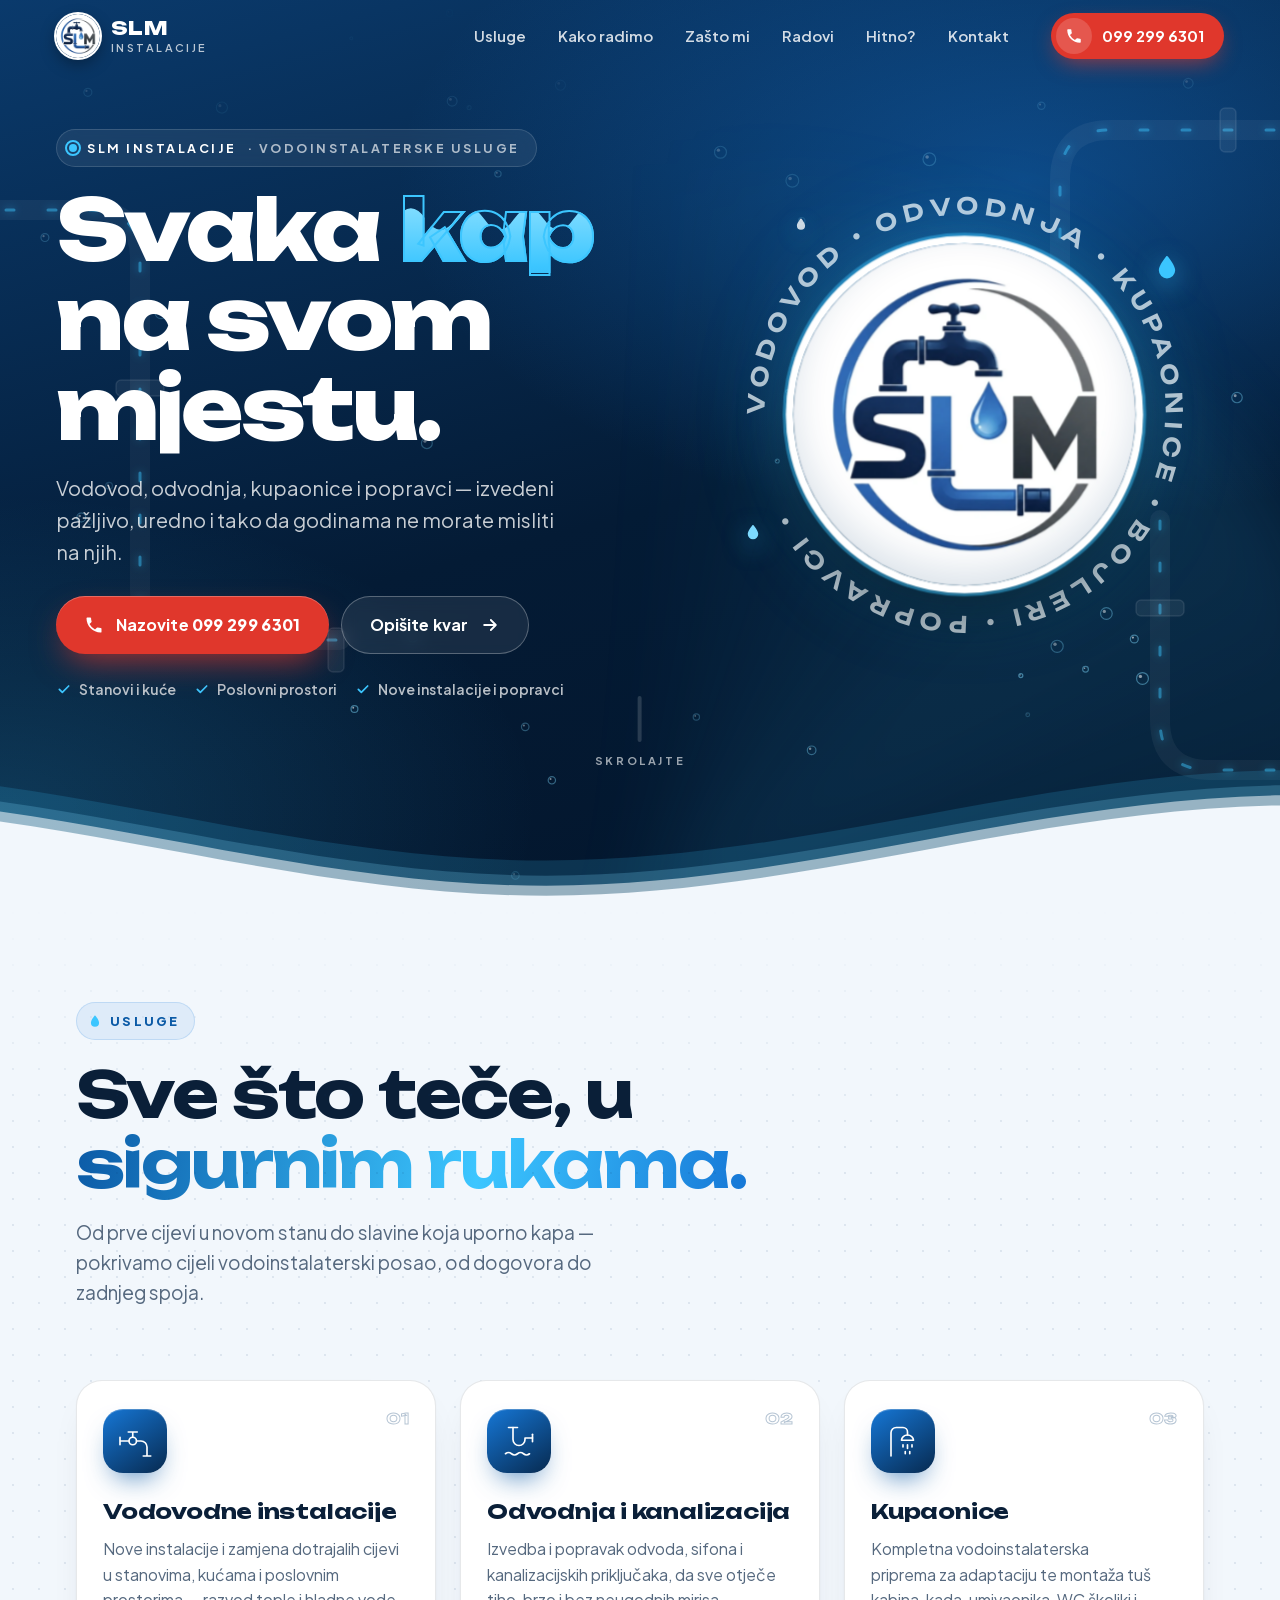
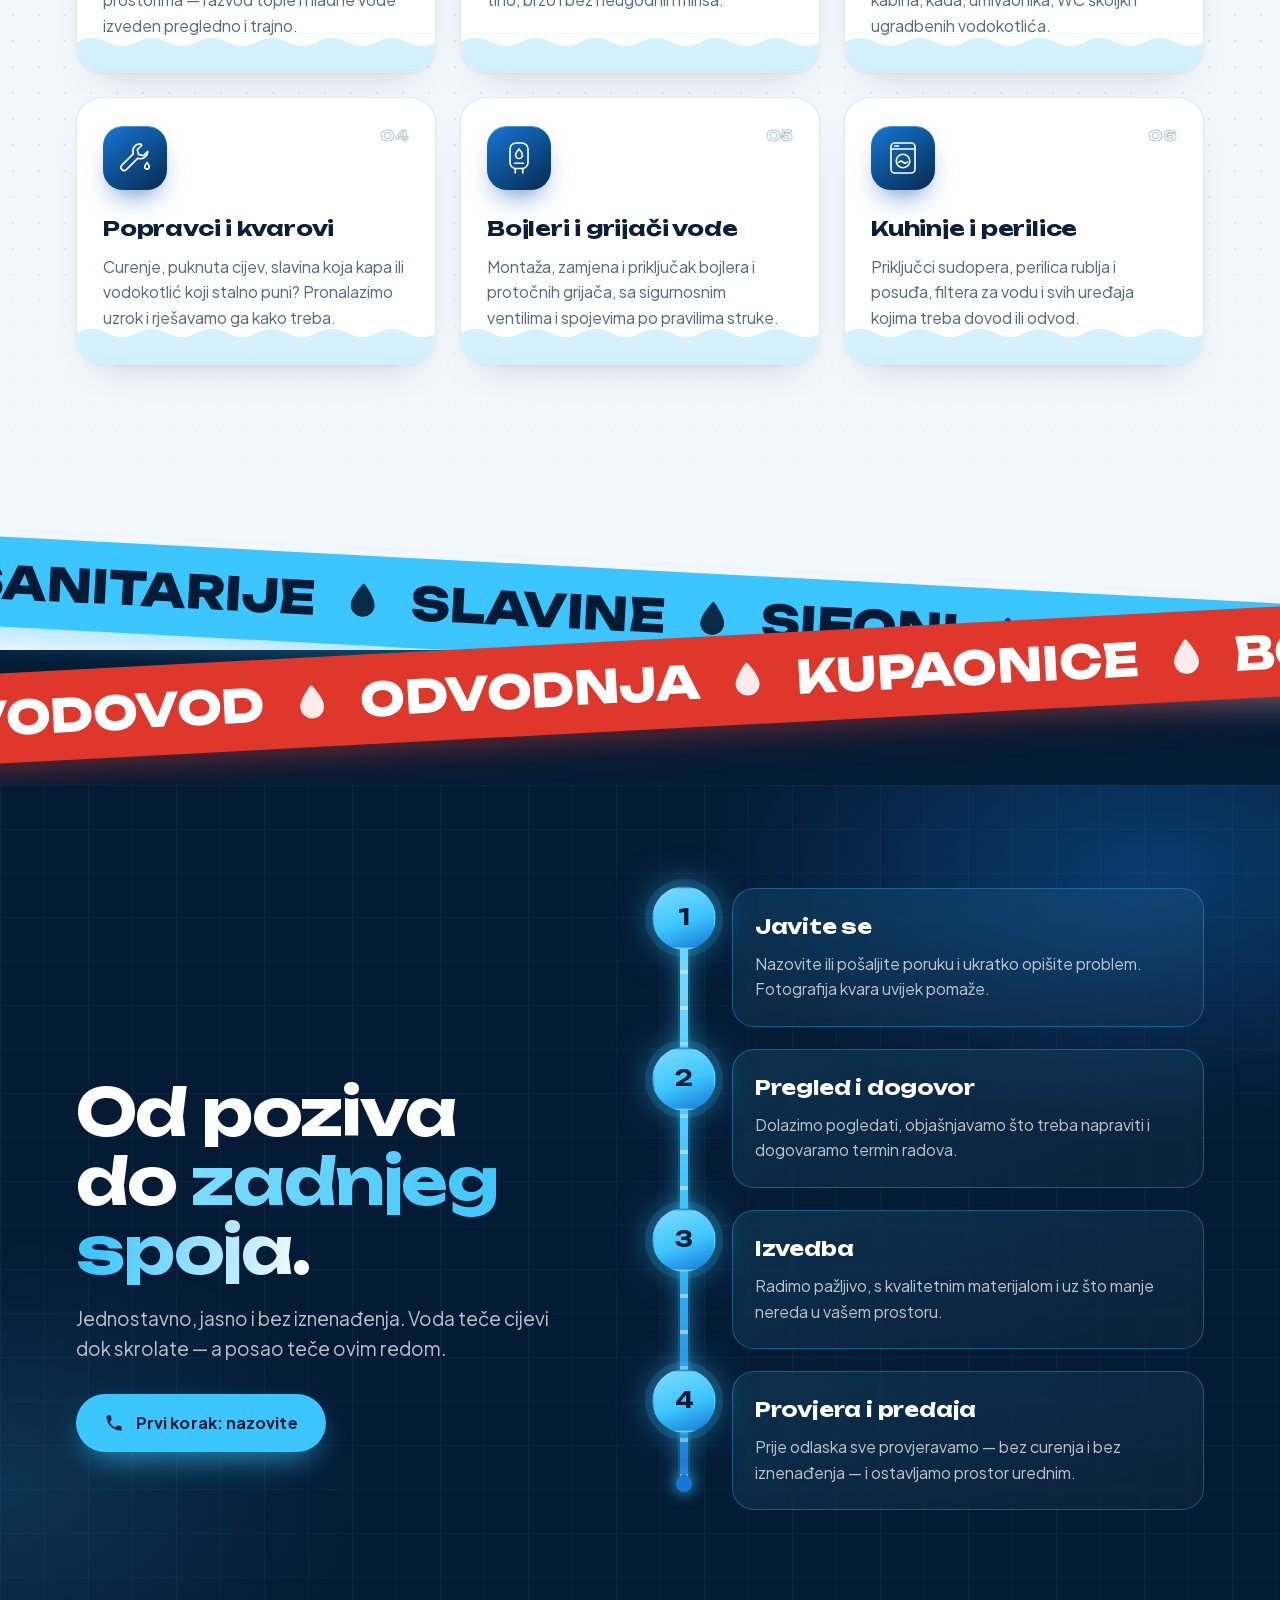
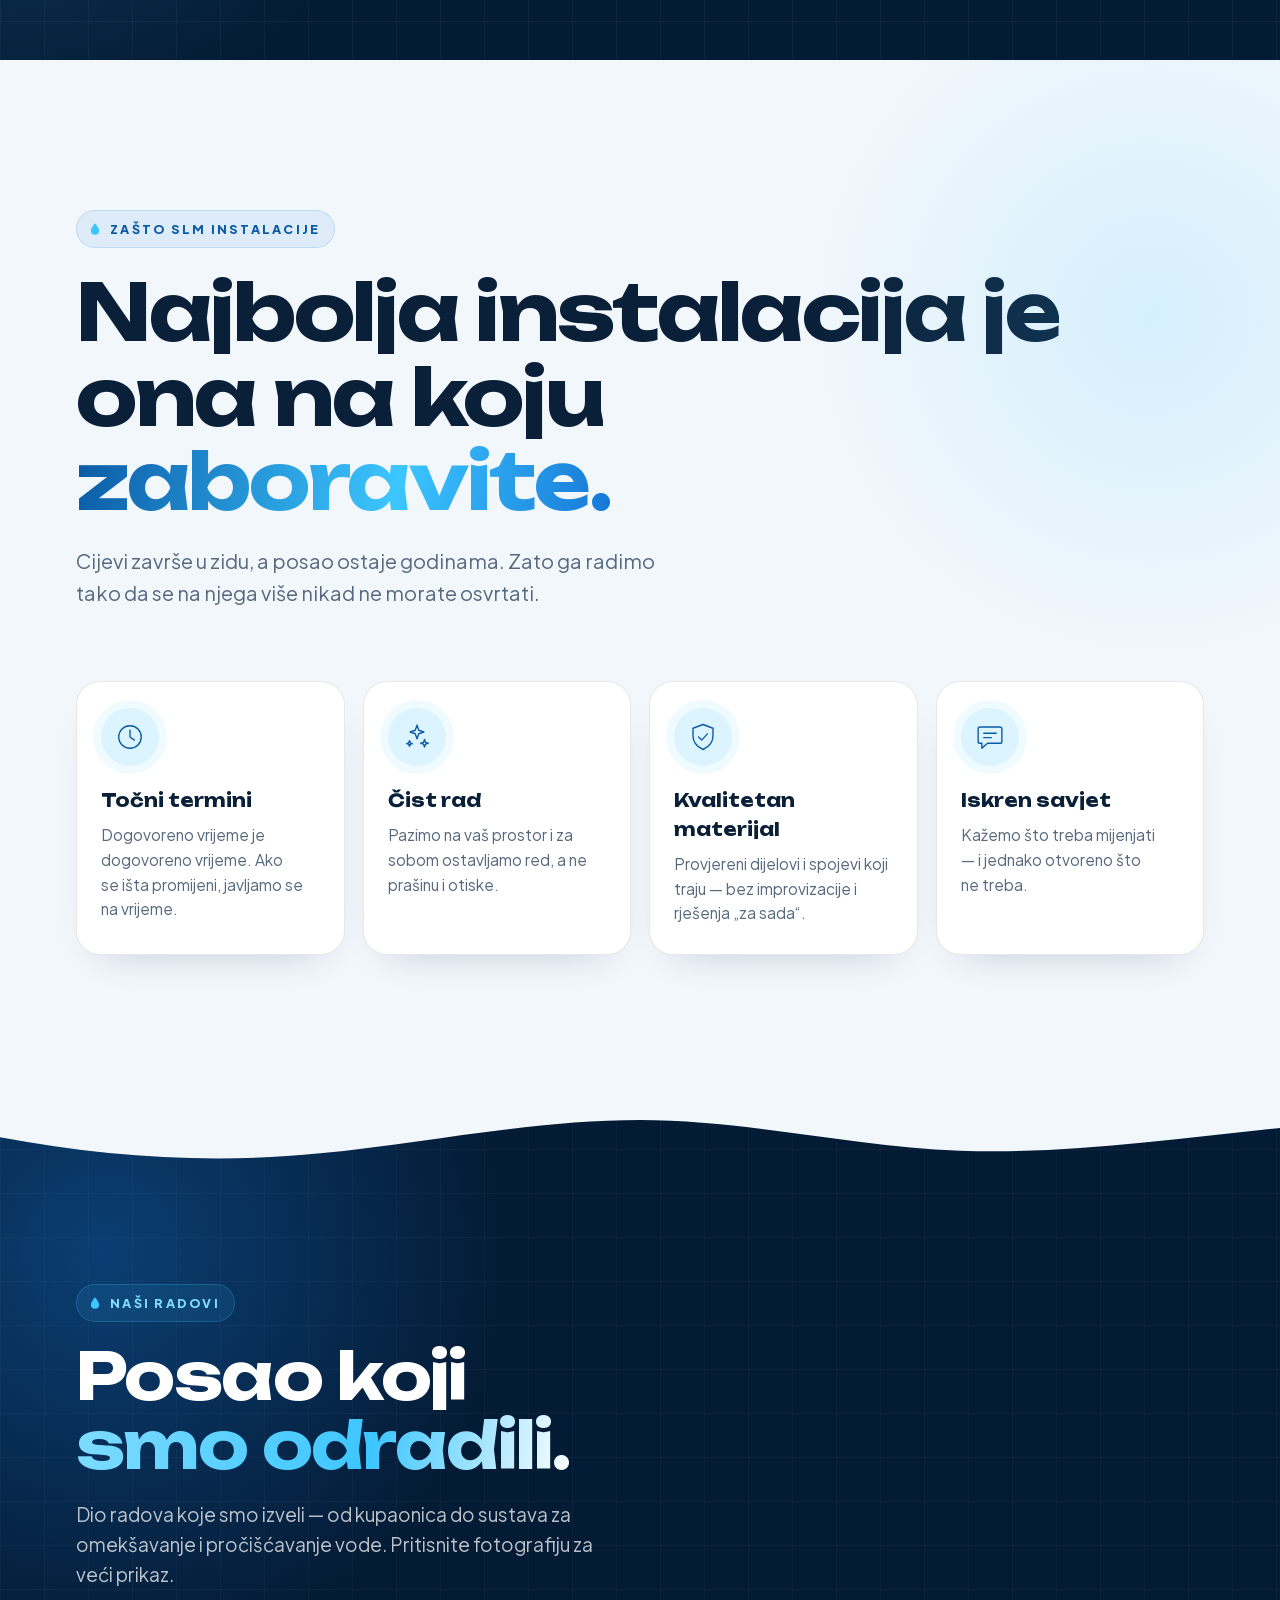
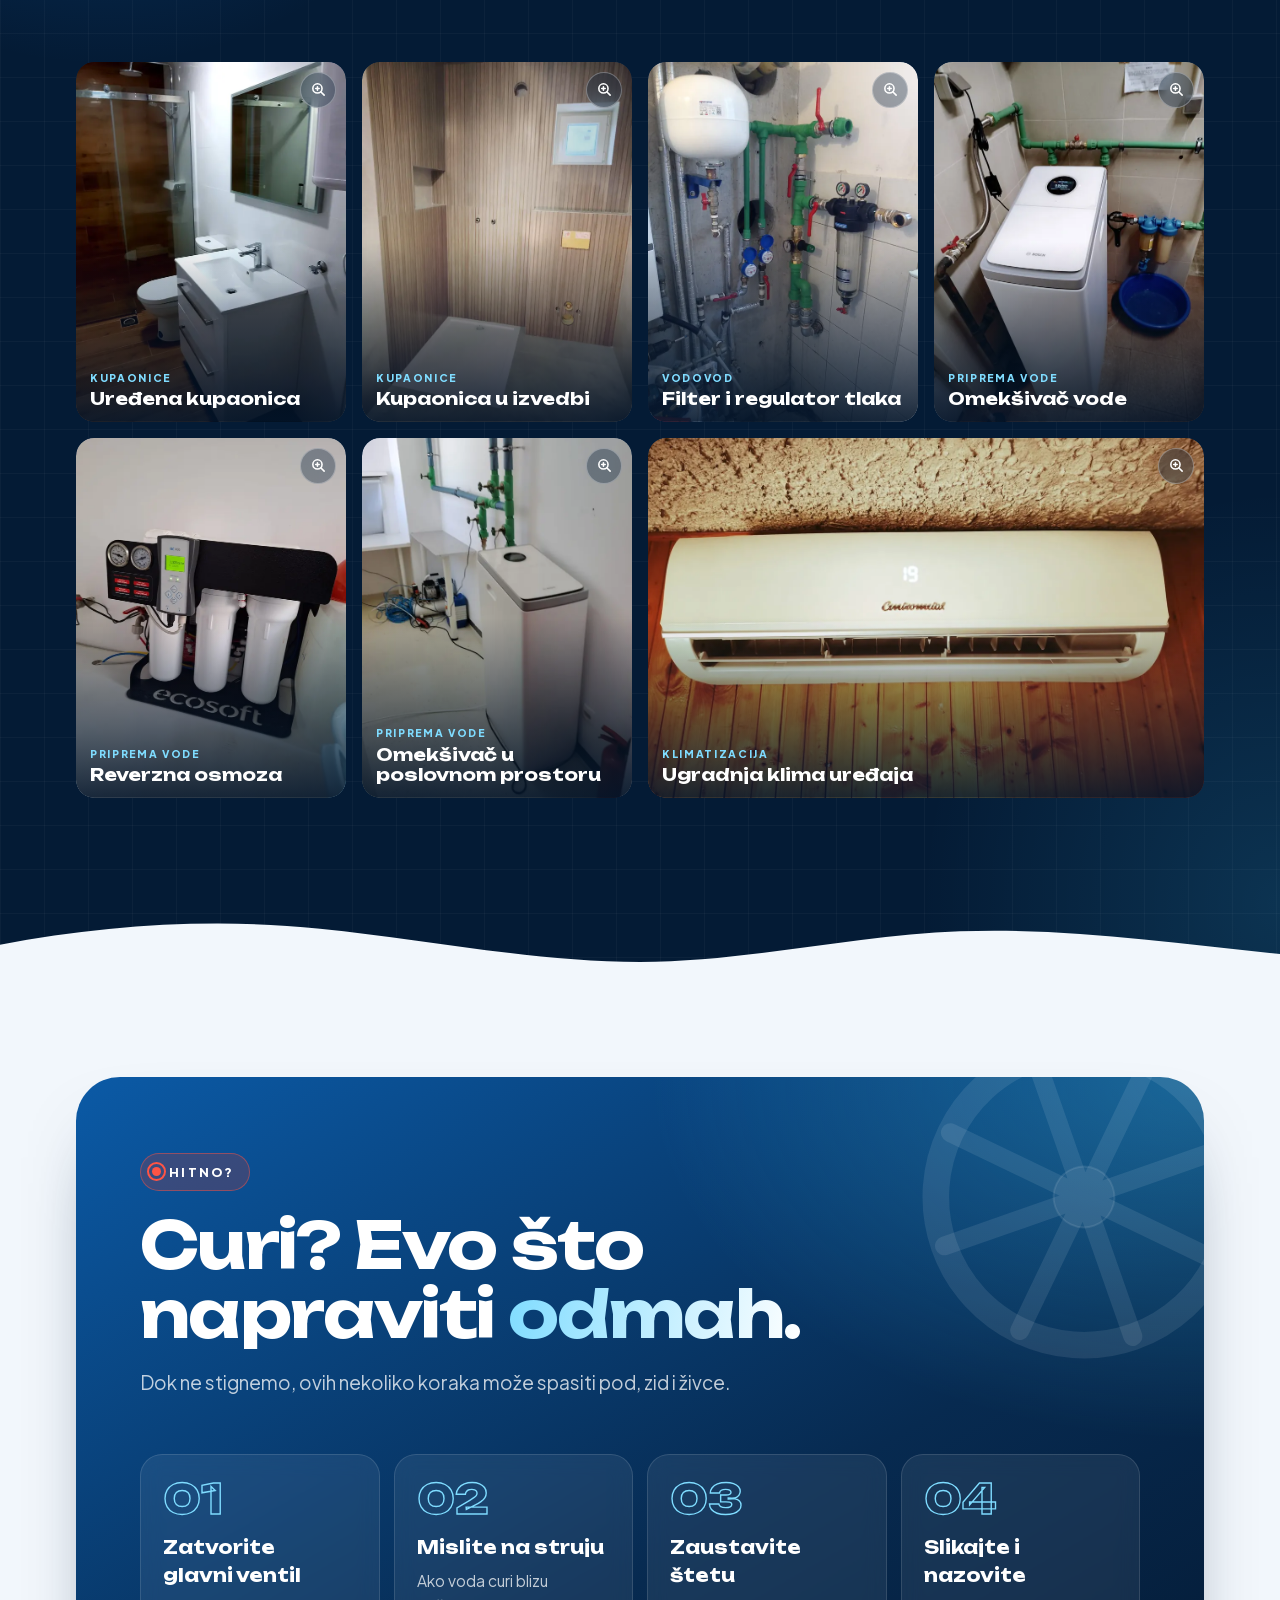
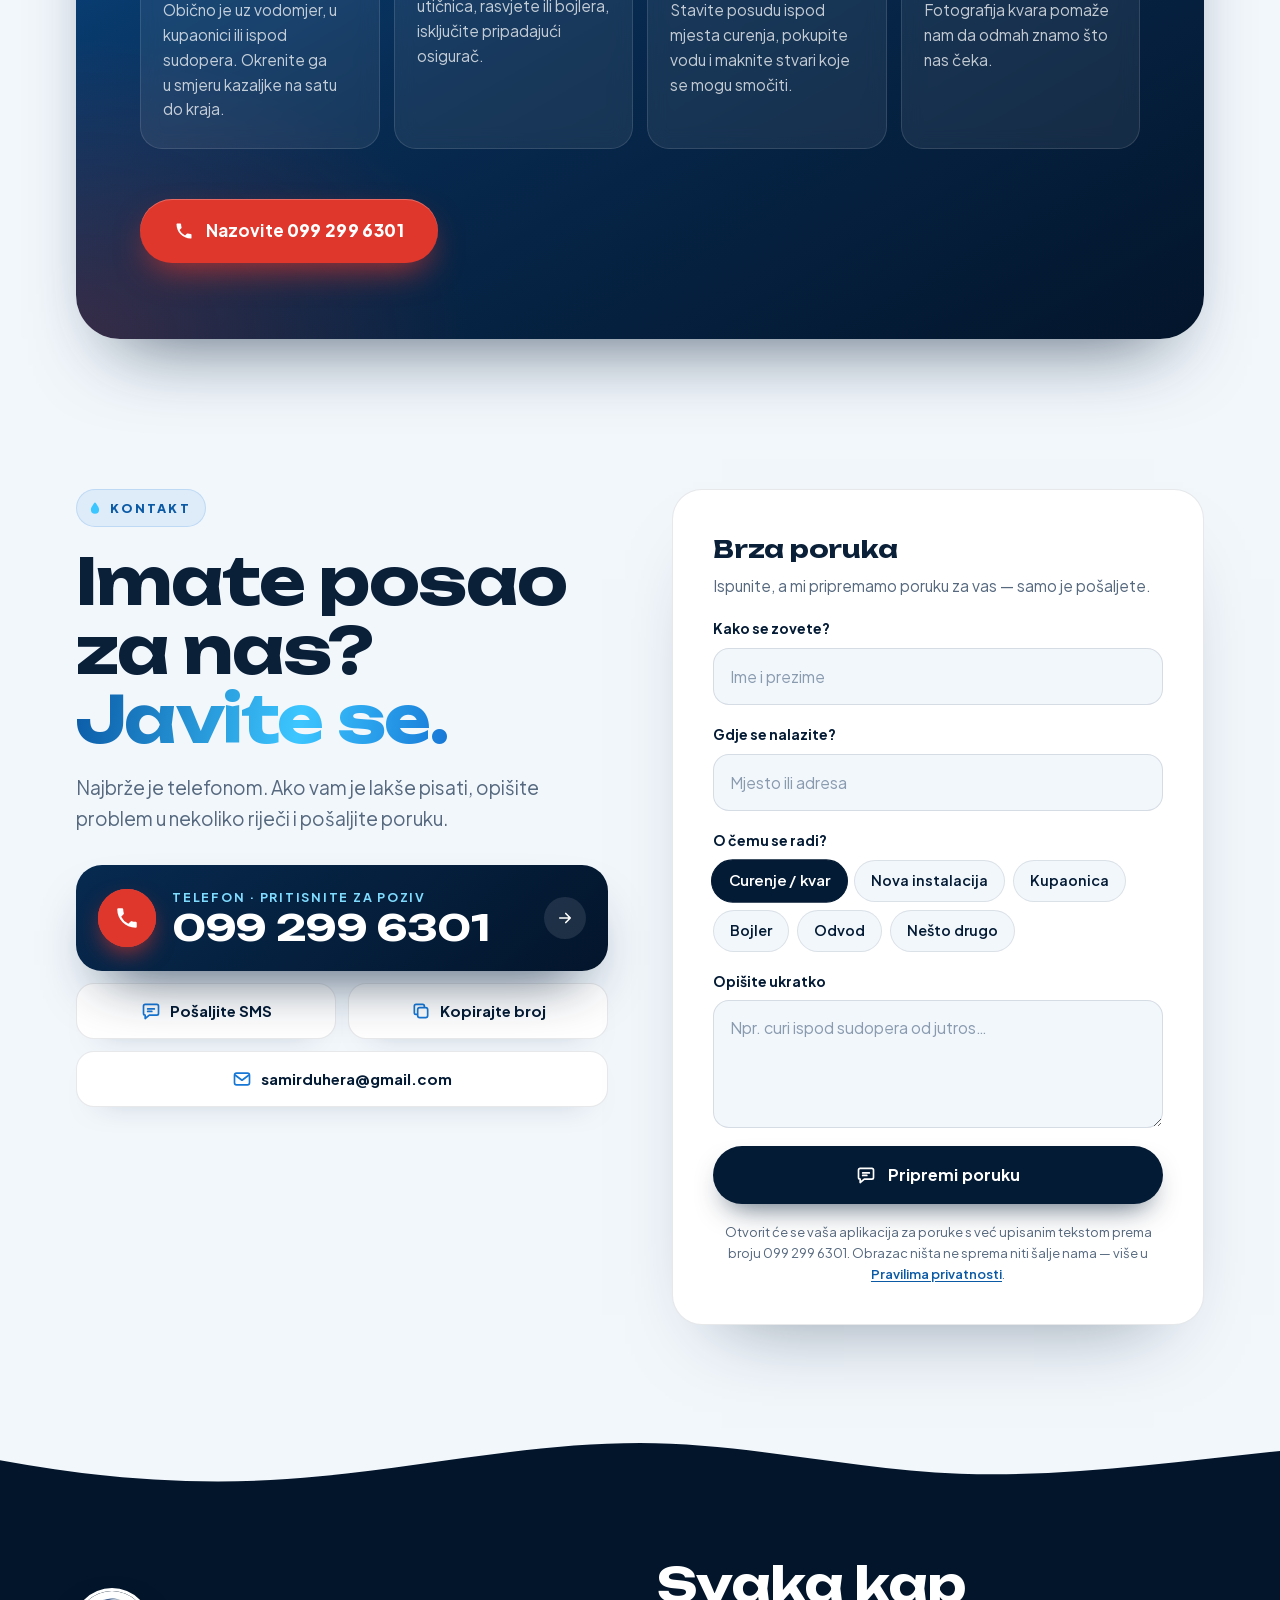
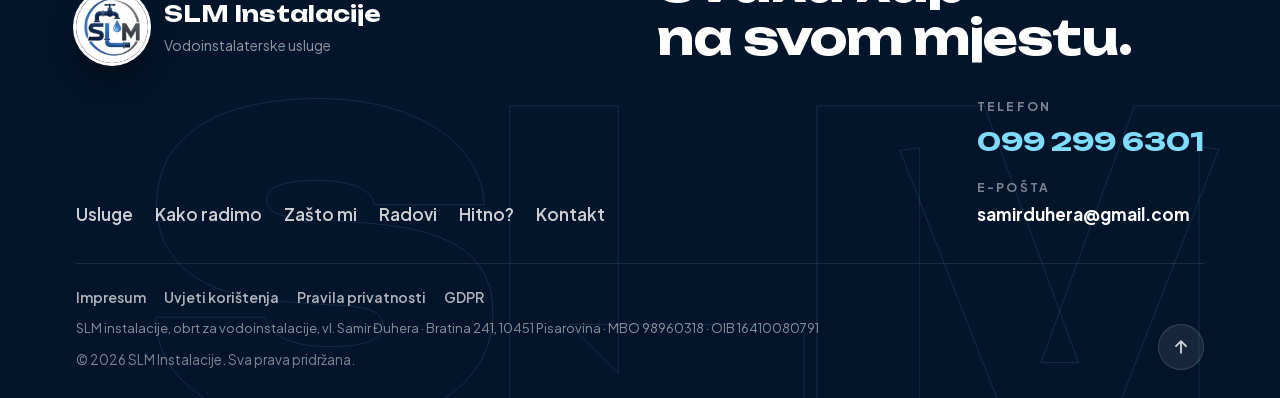
==== commit 40ab9392: "Galerija: naslov 'Posao koji smo odradili.' Co-Authored-By: Claude Opus 5.5 <noreply@anthropic.com>" ====
--- a/index.html
+++ b/index.html
@@ -457,7 +457,7 @@
       <div class="container">
         <header class="section-head section-head--light">
           <span class="kicker reveal"><svg><use href="#i-drop"/></svg>Naši radovi</span>
-          <h2 class="reveal" data-split>Posao koji <em>govori sam za sebe.</em></h2>
+          <h2 class="reveal" data-split>Posao koji <em>smo odradili.</em></h2>
           <p class="reveal" style="--d:2">Dio radova koje smo izveli — od kupaonica do sustava za omekšavanje i pročišćavanje vode. Pritisnite fotografiju za veći prikaz.</p>
         </header>
 
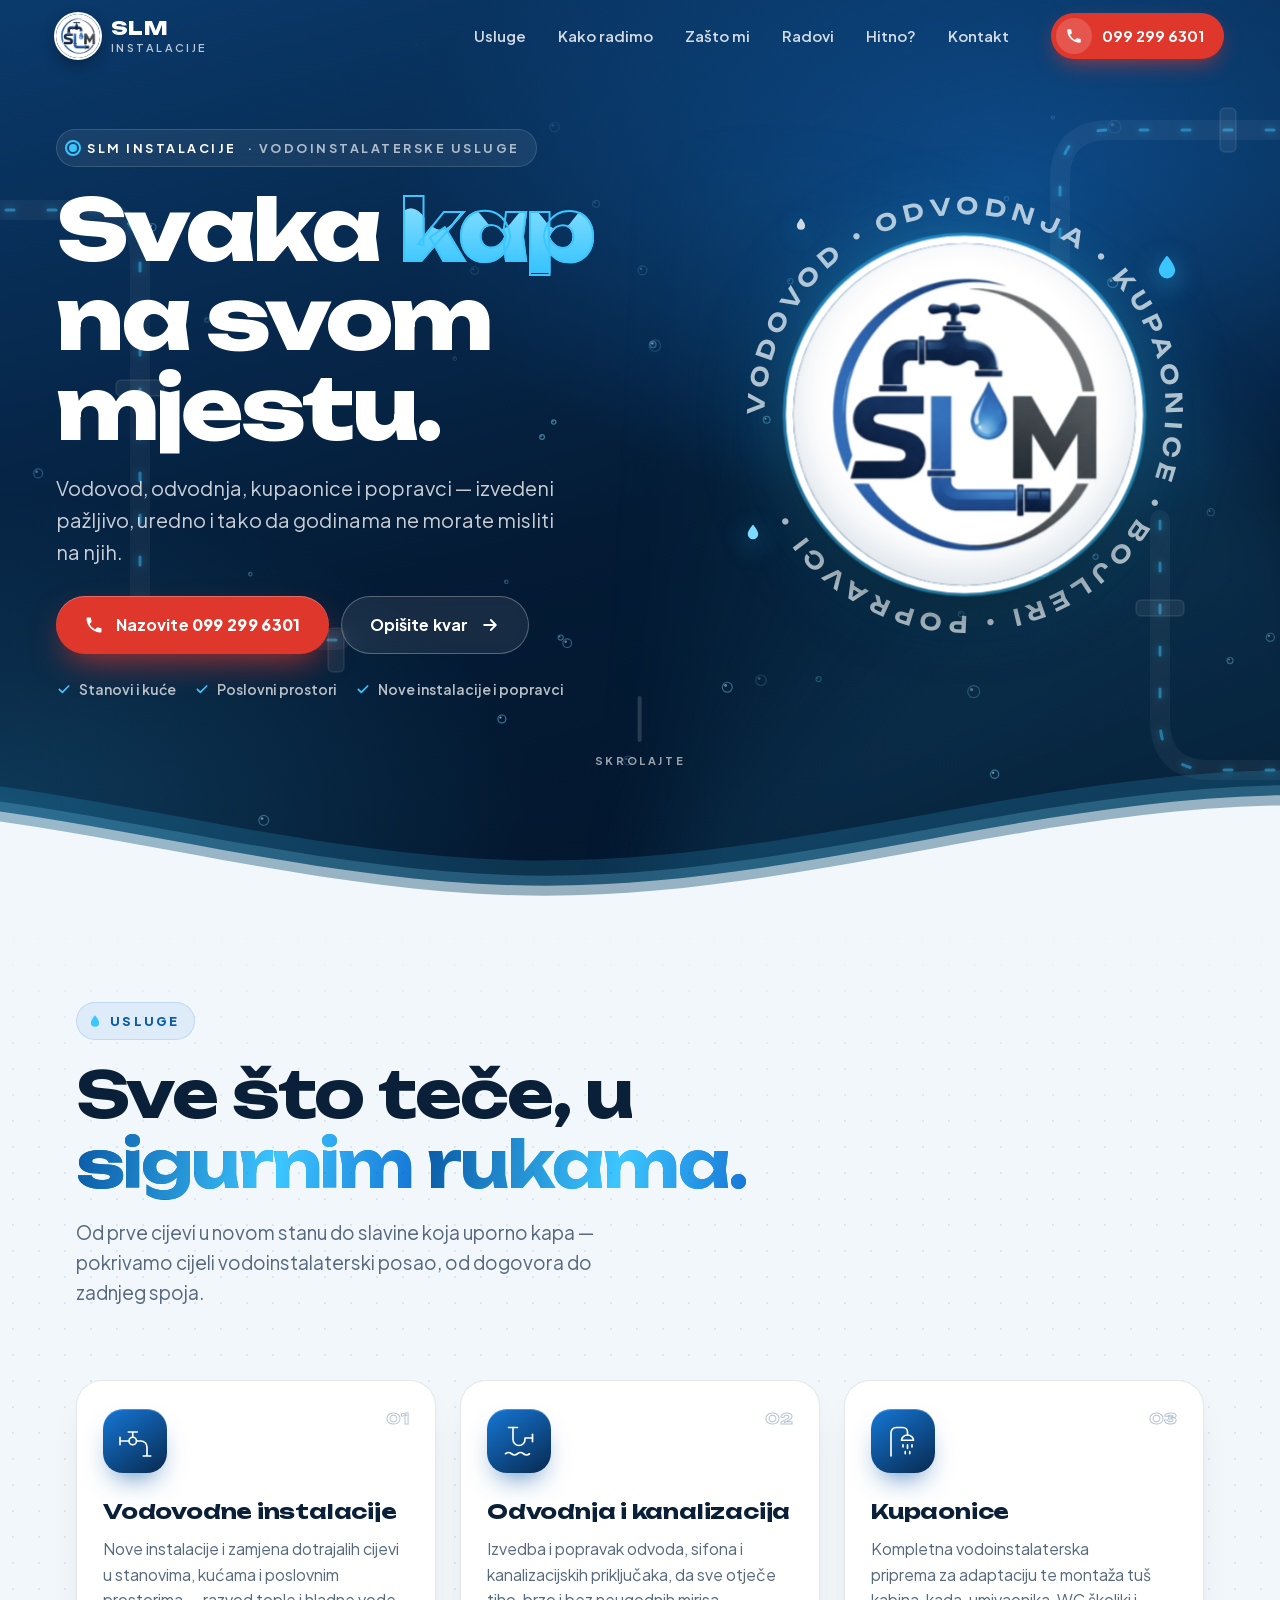
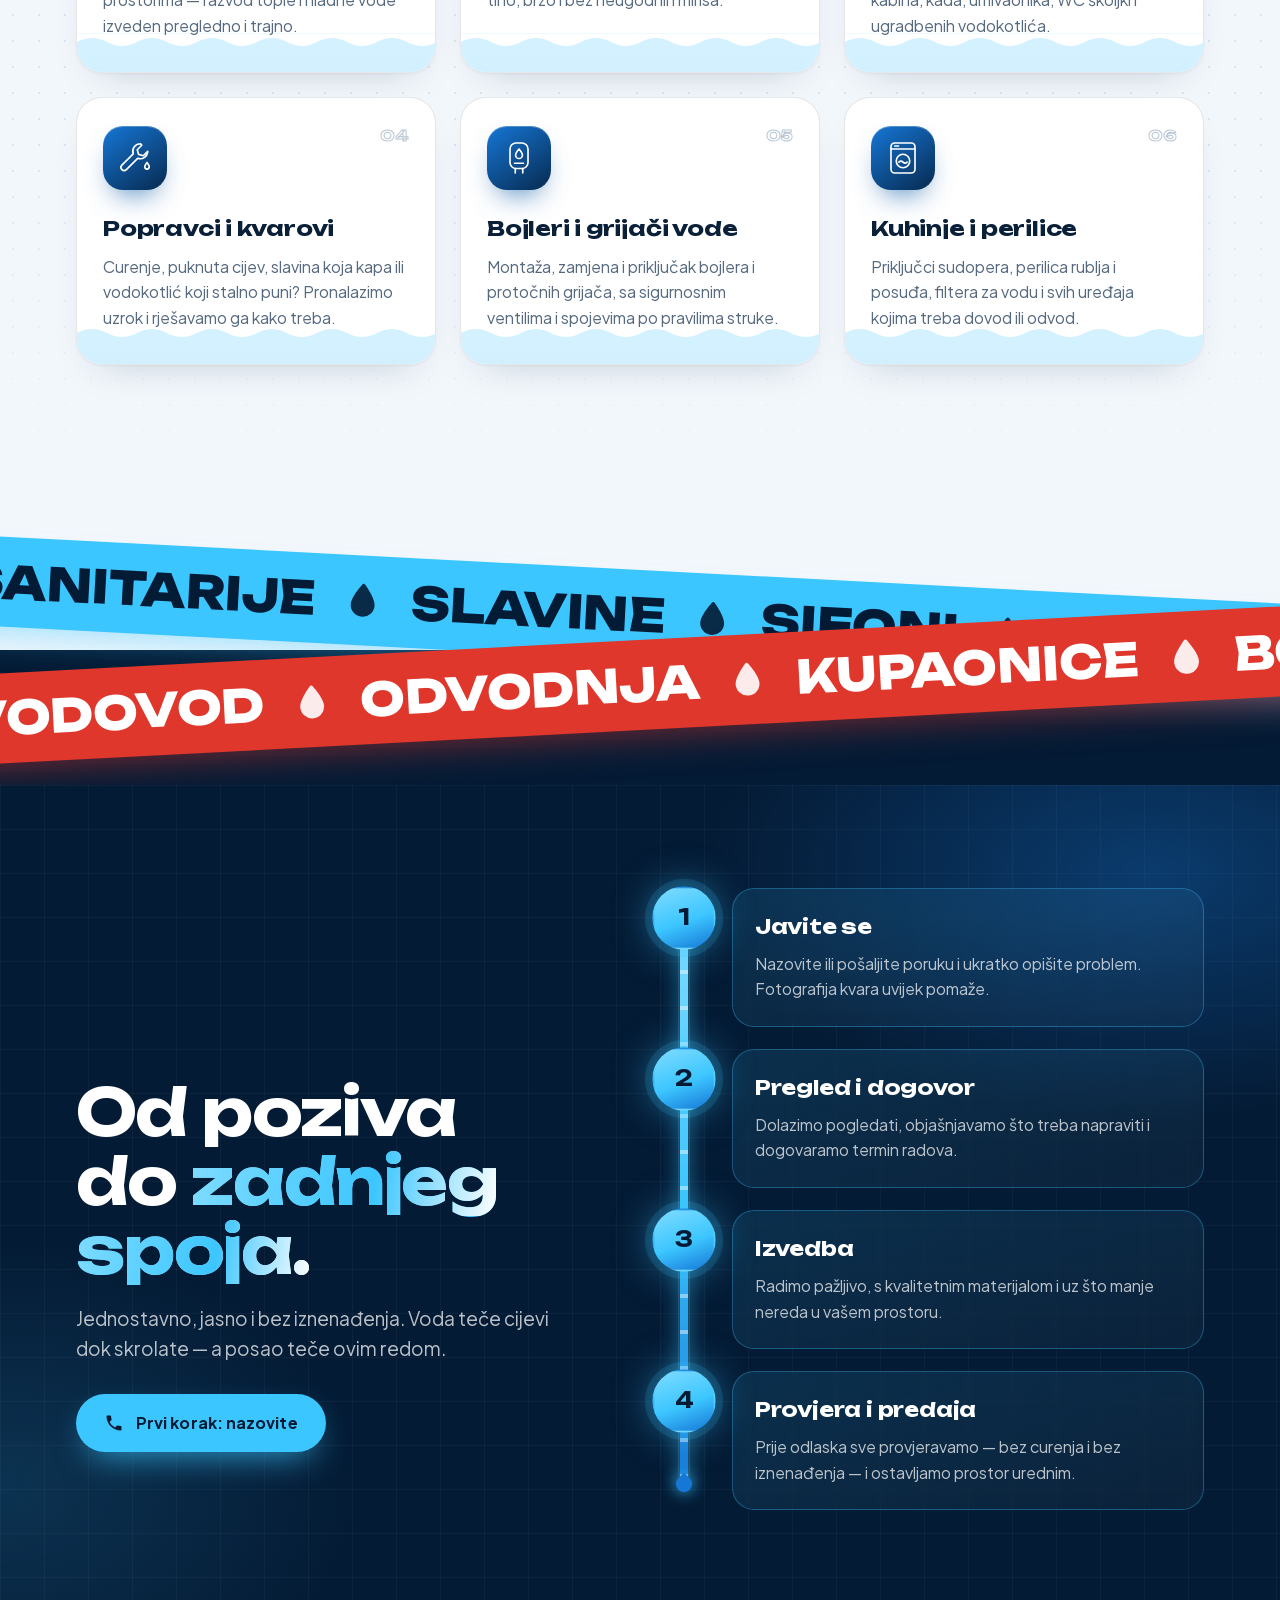
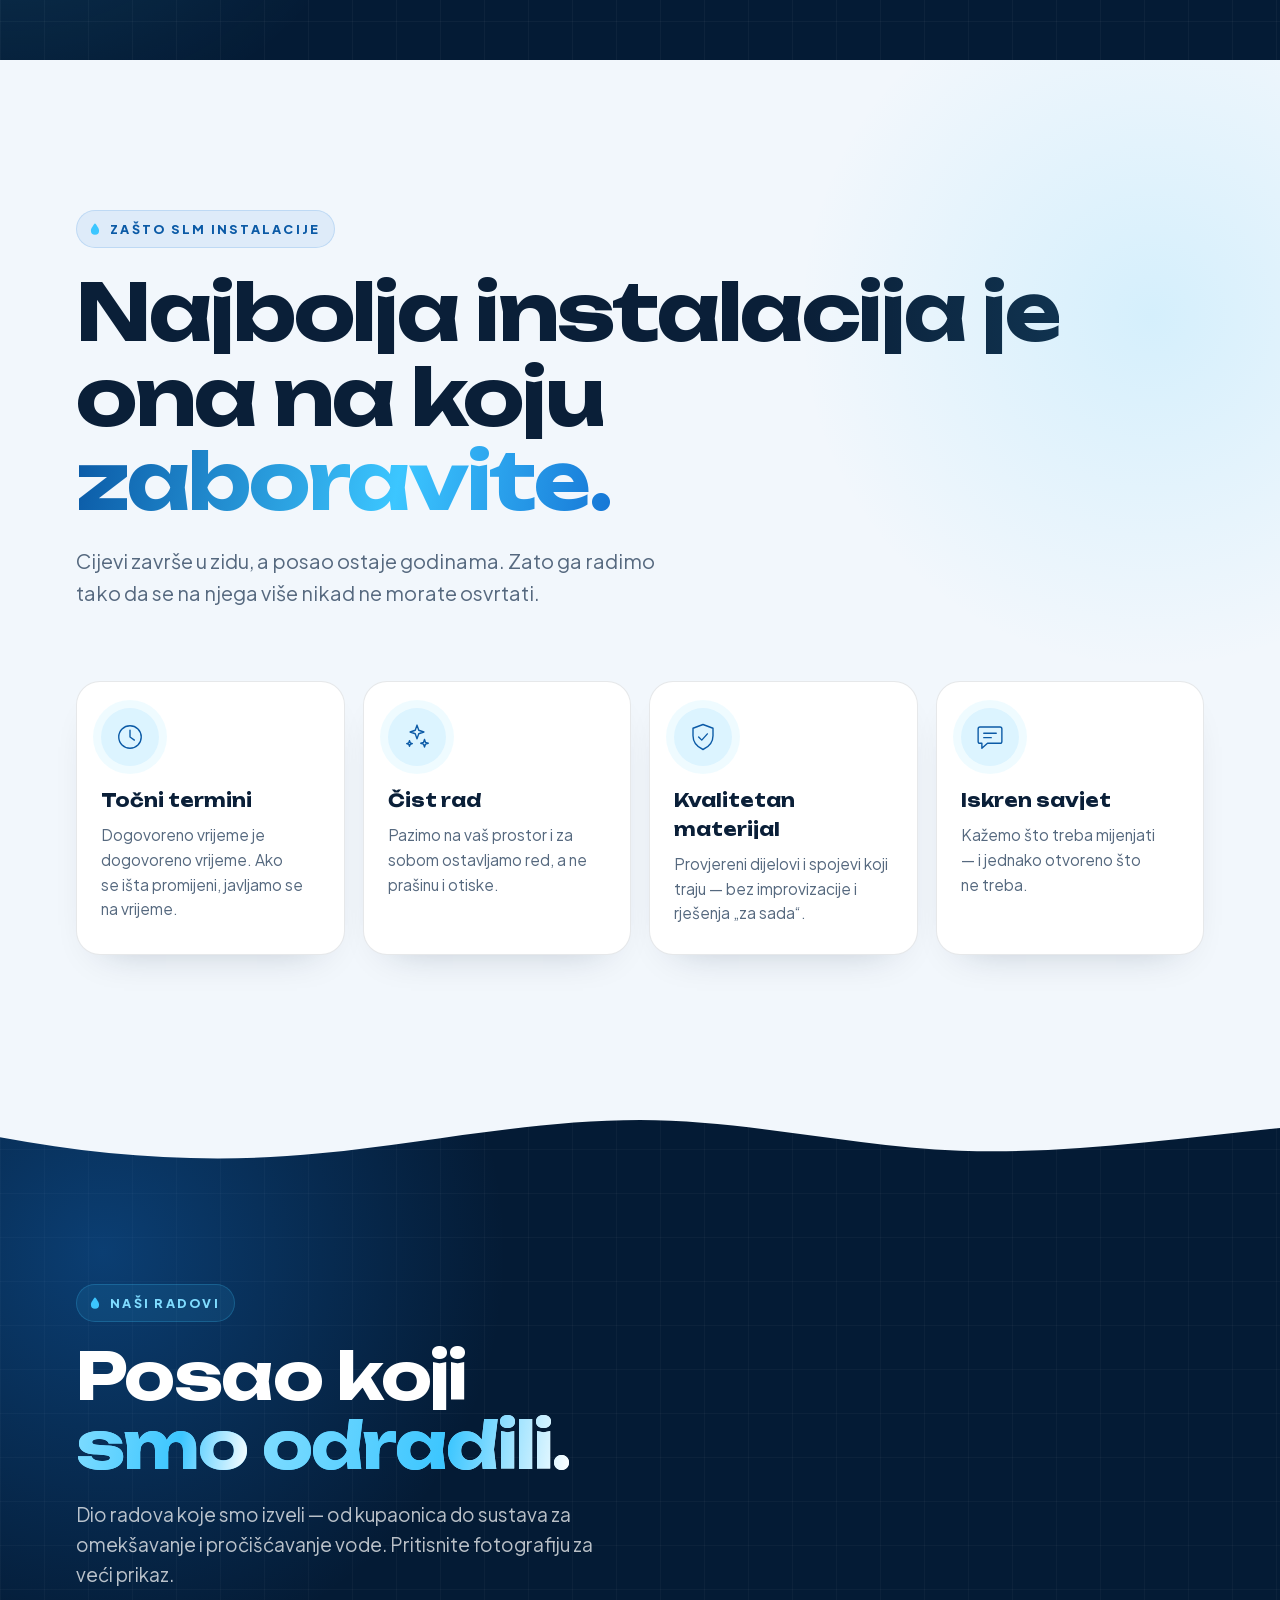
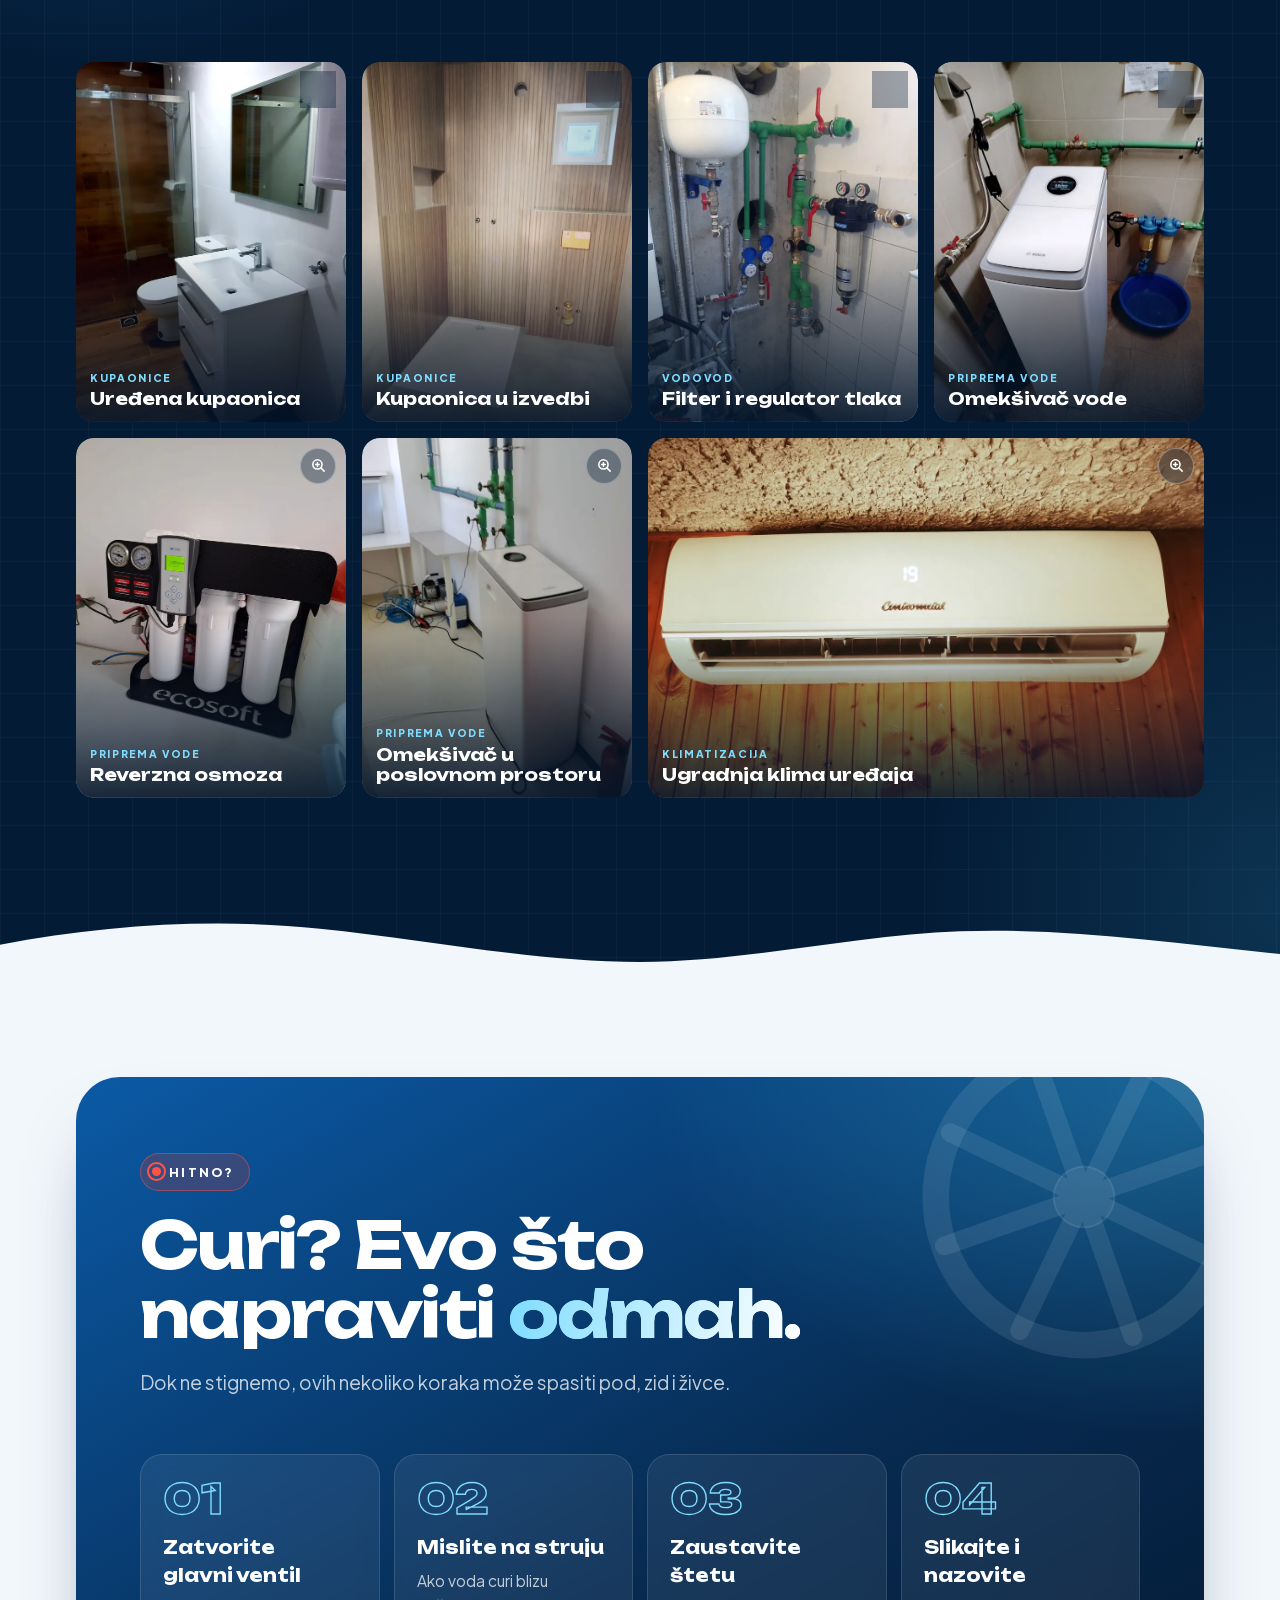
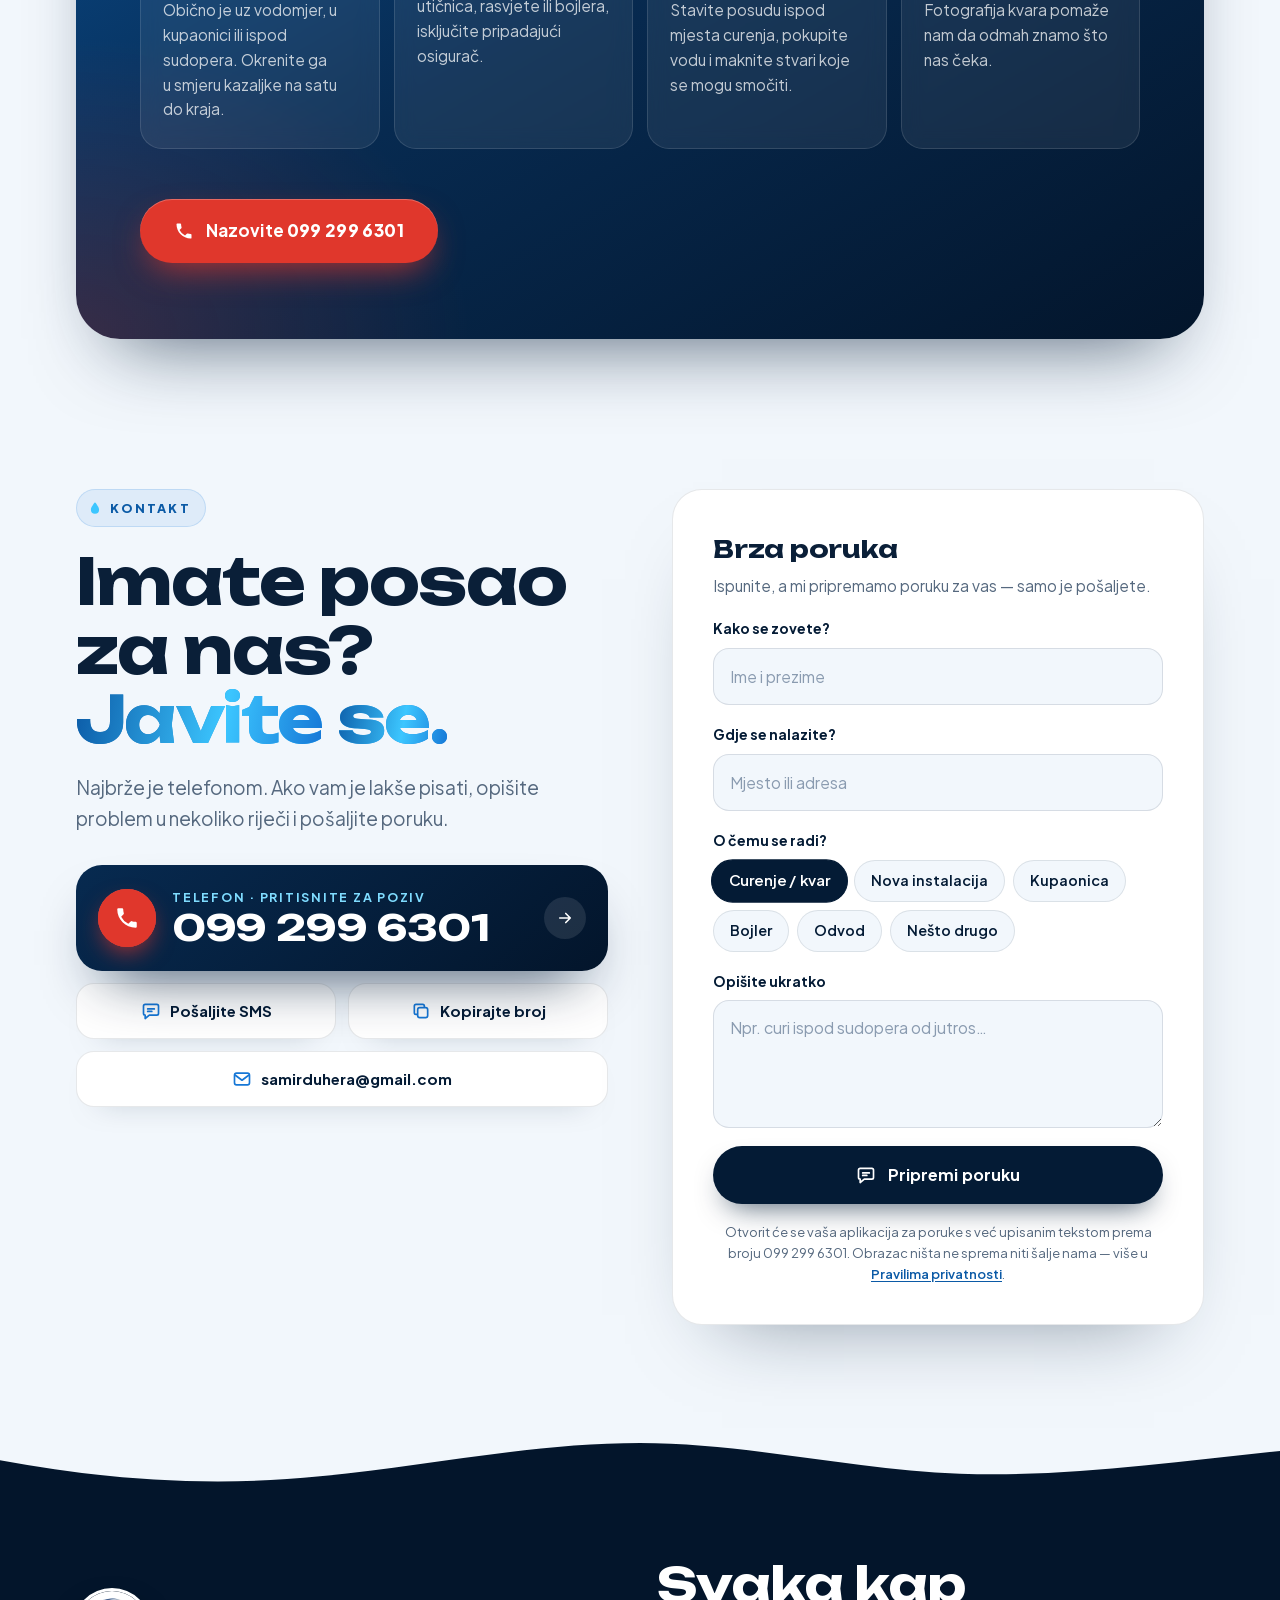
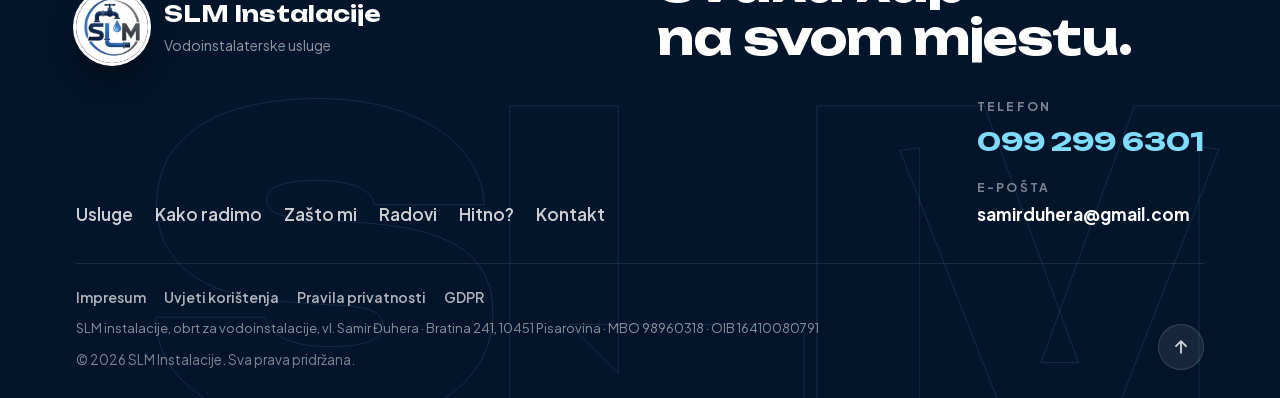
==== commit 479b1d96: "Oznaka verzije na CSS/JS da preglednici ne koriste staru verziju Co-Authored-By: Claude Opus 5.5 <no" ====
--- a/index.html
+++ b/index.html
@@ -29,9 +29,9 @@
 
   <link rel="preload" href="fonts/unbounded-latin.woff2" as="font" type="font/woff2" crossorigin>
   <link rel="preload" href="fonts/plus-jakarta-sans-latin.woff2" as="font" type="font/woff2" crossorigin>
-  <link rel="stylesheet" href="css/fonts.css">
+  <link rel="stylesheet" href="css/fonts.css?v=20261007b">
   <link rel="preload" as="image" href="img/logo.webp?v=2" type="image/webp">
-  <link rel="stylesheet" href="css/style.css">
+  <link rel="stylesheet" href="css/style.css?v=20261007b">
   <script>
     (function (d) {
       d.classList.replace('no-js', 'js');
@@ -706,6 +706,6 @@
 
   <div class="toast" role="status" aria-live="polite"></div>
 
-  <script src="js/main.js" defer></script>
+  <script src="js/main.js?v=20261007b" defer></script>
 </body>
 </html>
--- a/css/style.css
+++ b/css/style.css
@@ -343,13 +343,22 @@
   margin: 20px 0 18px;
 }
 .section-head h2 em, .contact h2 em, .urgent h2 em, .why__quote em {
-  background: linear-gradient(100deg, var(--blue-600), var(--aqua-400) 60%, var(--blue-500));
+  --grad: linear-gradient(100deg, var(--blue-600), var(--aqua-400) 60%, var(--blue-500));
+  background-image: var(--grad);
   -webkit-background-clip: text; background-clip: text; color: transparent;
+}
+/* Safari ne iscrtava gradijent roditelja kroz riječi koje se animiraju (transform),
+   pa nakon dijeljenja na riječi gradijent dobiva svaka riječ zasebno */
+.is-split em { background-image: none; }
+.is-split em .w > span {
+  background-image: var(--grad);
+  -webkit-background-clip: text; background-clip: text;
+  color: transparent; -webkit-text-fill-color: transparent;
 }
 .section-head p { font-size: clamp(17px, 2vw, 19px); color: var(--muted); max-width: 600px; }
 .section-head--light .kicker { color: var(--aqua-300); background: rgba(60, 198, 255, .1); border-color: rgba(60, 198, 255, .22); }
 .section-head--light h2 { color: #fff; }
-.section-head--light h2 em { background-image: linear-gradient(100deg, var(--aqua-300), var(--aqua-400) 60%, #fff); }
+.section-head--light h2 em { --grad: linear-gradient(100deg, var(--aqua-300), var(--aqua-400) 60%, #fff); }
 .section-head--light p { color: rgba(255, 255, 255, .72); }
 
 /* ---------- Reveal ---------- */
@@ -804,7 +813,7 @@
 .pulse::after { content: ""; position: absolute; inset: -5px; border-radius: 50%; border: 2px solid var(--red-400); animation: ping 1.6s var(--ease-out) infinite; }
 .urgent__head { max-width: 680px; margin-bottom: clamp(30px, 5vw, 56px); }
 .urgent__head p { color: rgba(255, 255, 255, .75); font-size: clamp(17px, 2vw, 19px); }
-.urgent h2 em { background-image: linear-gradient(100deg, var(--aqua-300), #fff); }
+.urgent h2 em { --grad: linear-gradient(100deg, var(--aqua-300), #fff); }
 .tips { display: grid; gap: 14px; counter-reset: tip; }
 @media (min-width: 640px) { .tips { grid-template-columns: repeat(2, 1fr); } }
 @media (min-width: 1100px) { .tips { grid-template-columns: repeat(4, 1fr); } }
